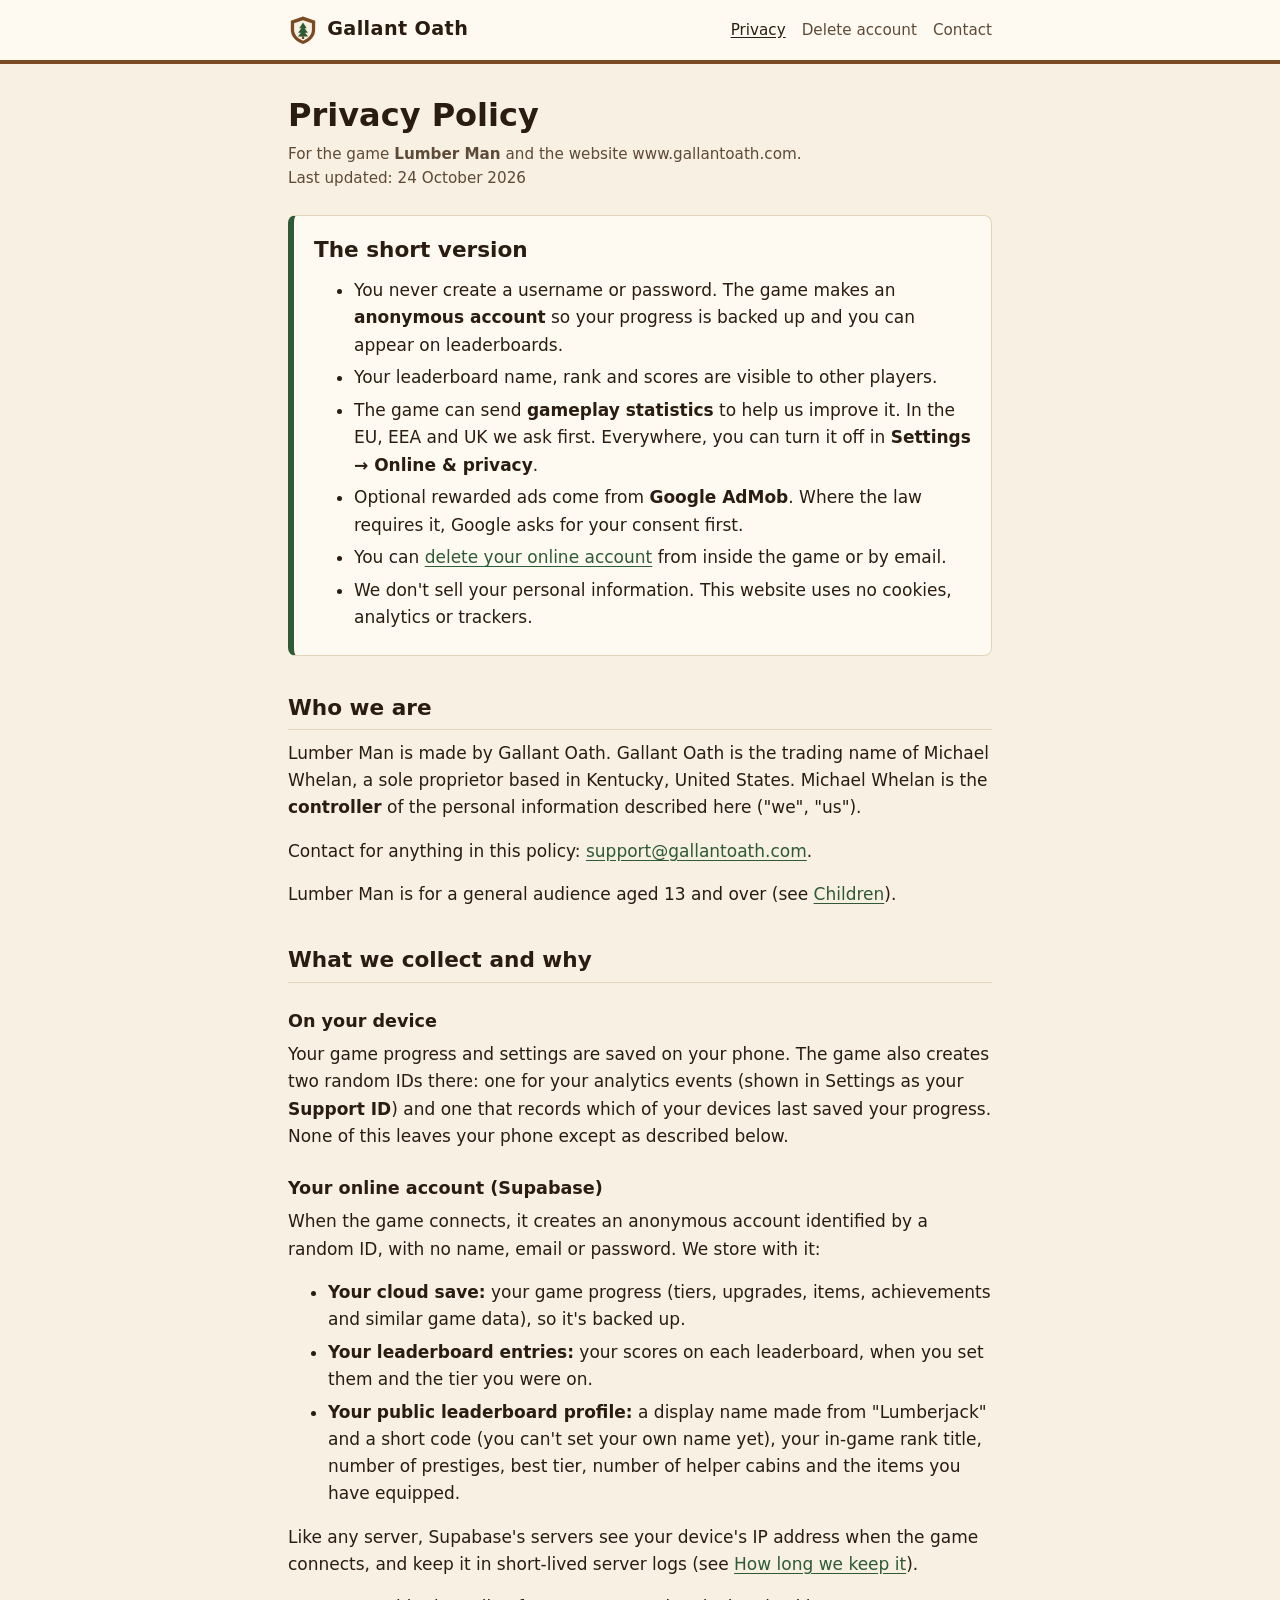
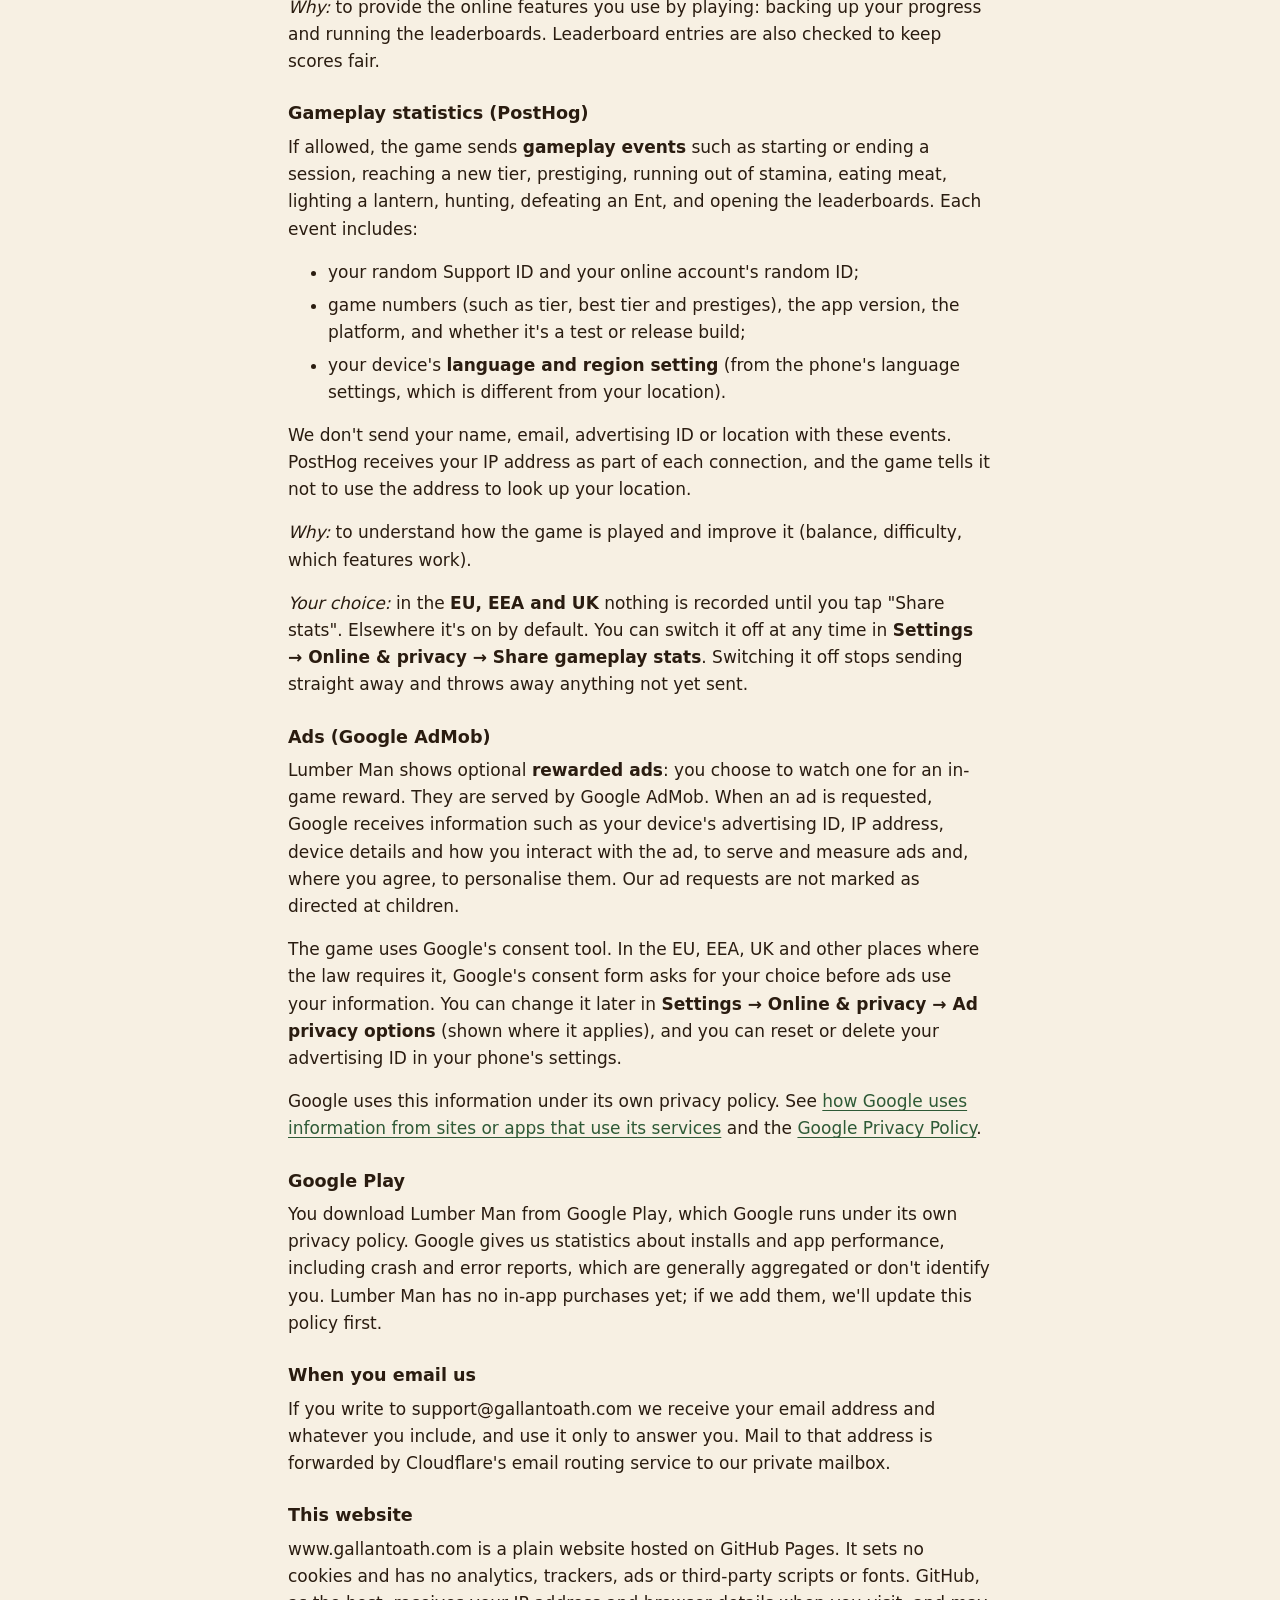
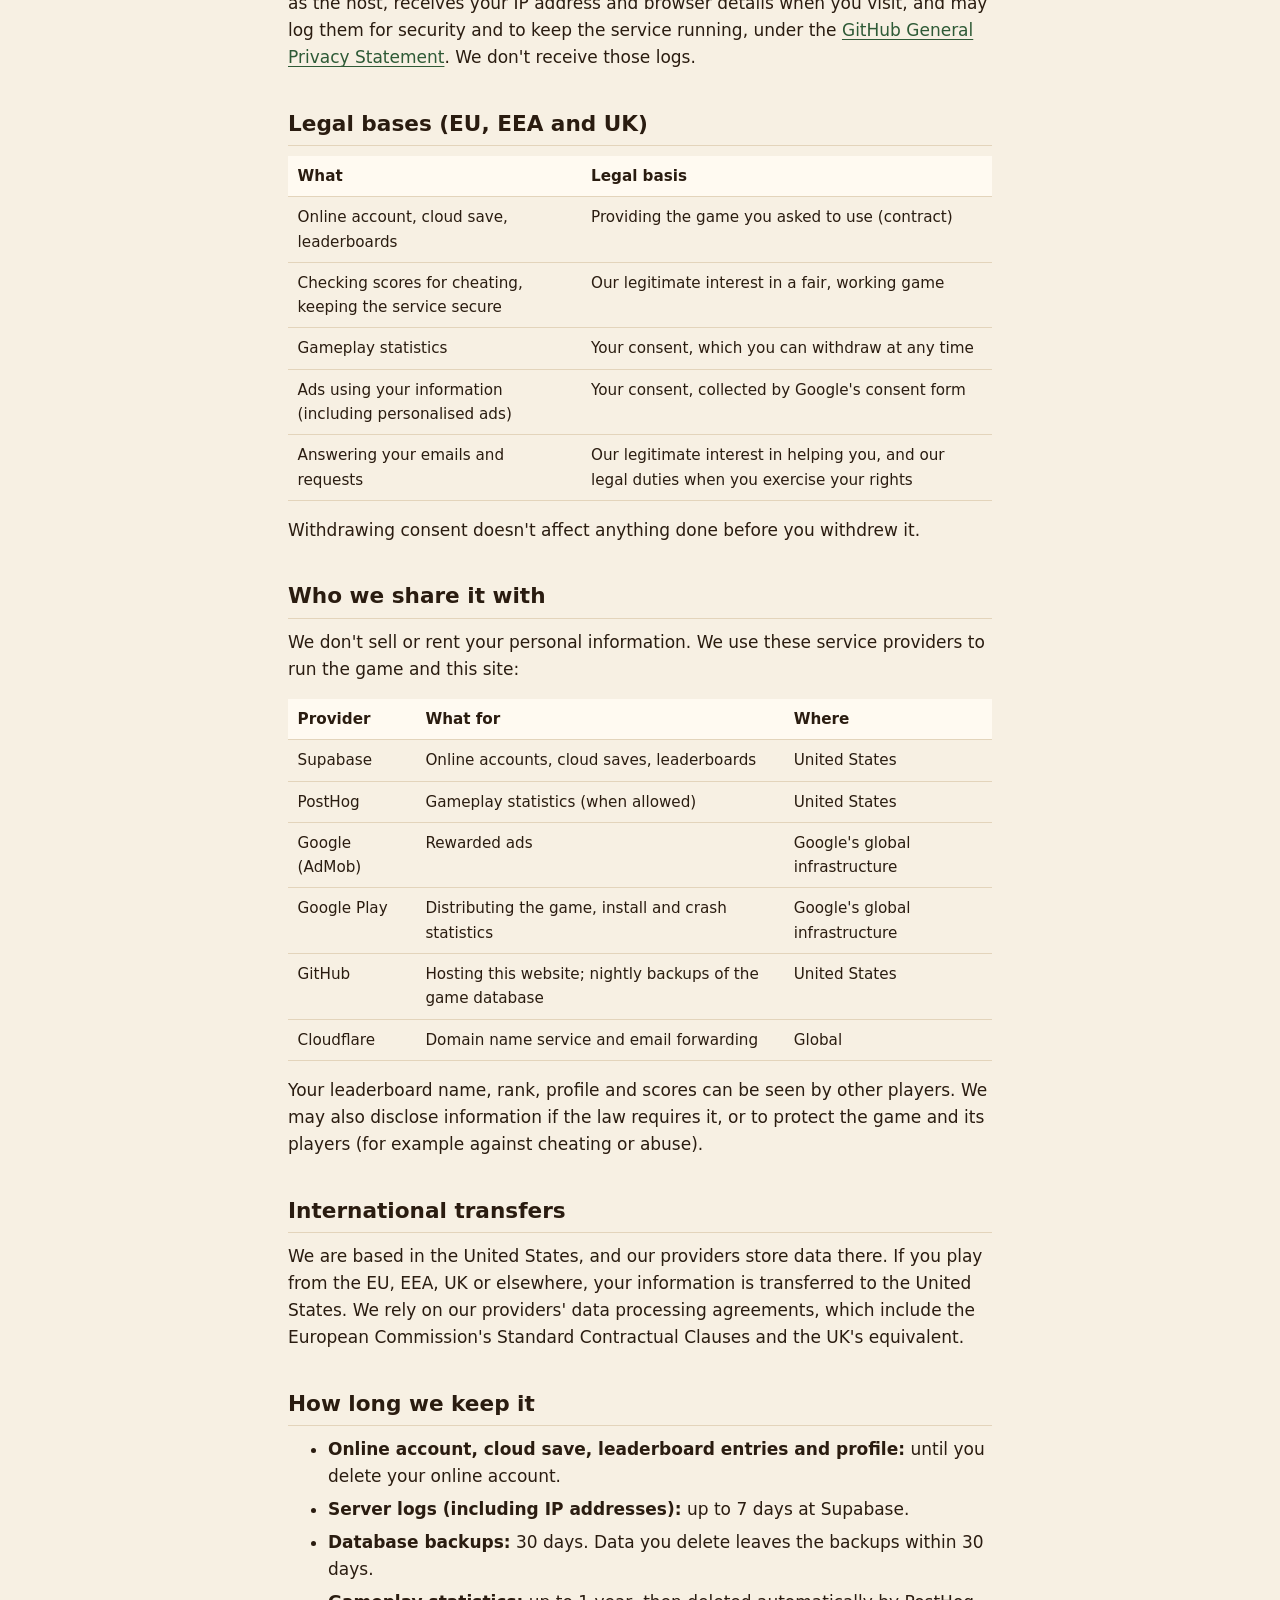
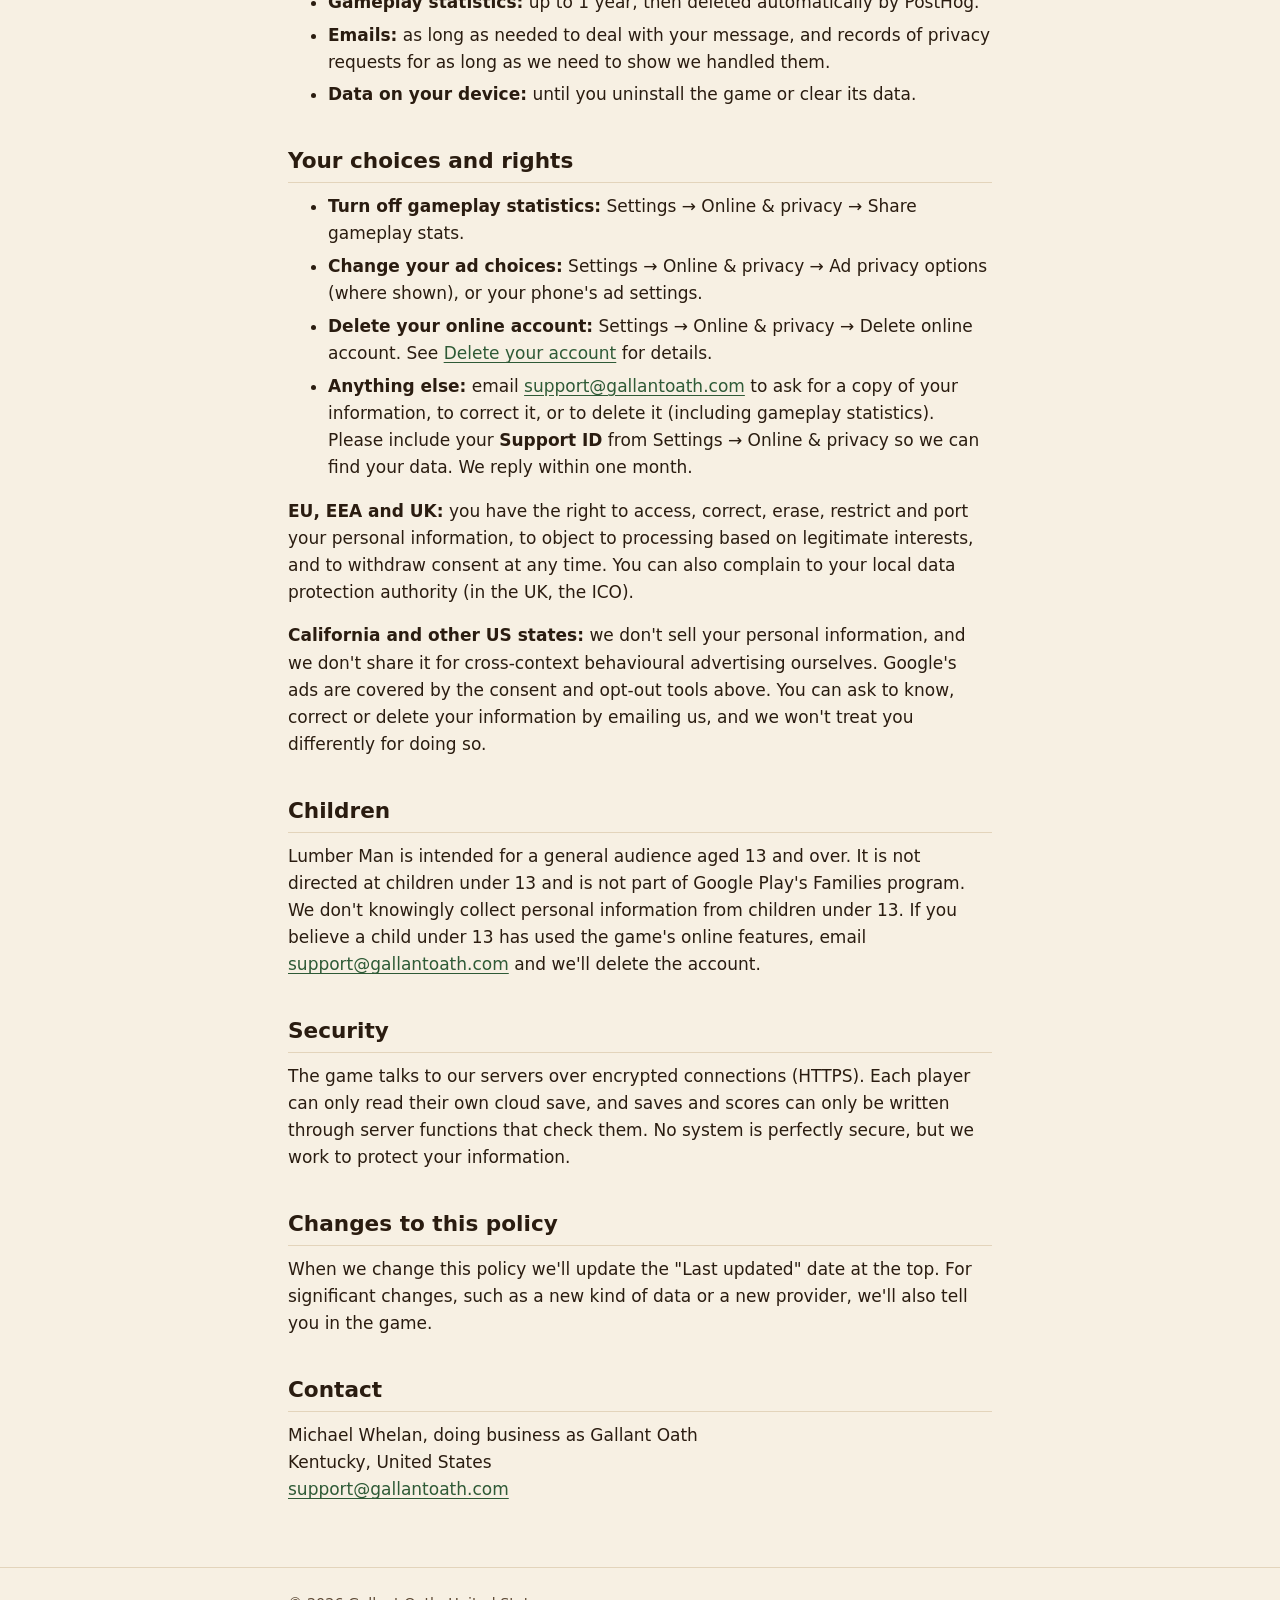
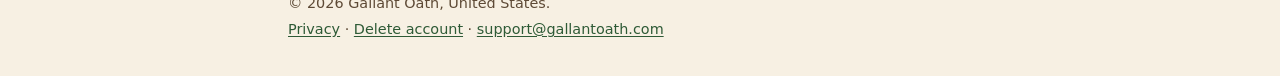
==== privacy/index.html @ 042e388b "Gallant Oath site: landing, privacy policy, account deletion, app-ads.txt, 404" ====
<!doctype html>
<html lang="en">
<head>
<meta charset="utf-8">
<meta name="viewport" content="width=device-width, initial-scale=1">
<title>Privacy Policy · Gallant Oath</title>
<meta name="description" content="How Lumber Man and the Gallant Oath website handle your information.">
<link rel="canonical" href="https://www.gallantoath.com/privacy/">
<link rel="icon" href="/favicon.svg" type="image/svg+xml">
<link rel="stylesheet" href="/style.css">
</head>
<body>
<header class="site">
	<div class="wrap">
		<a class="brand" href="/"><img src="/favicon.svg" alt="" width="30" height="30">Gallant Oath</a>
		<nav class="site" aria-label="Site">
			<a href="/privacy/" aria-current="page">Privacy</a>
			<a href="/delete-account/">Delete account</a>
			<a href="mailto:support@gallantoath.com">Contact</a>
		</nav>
	</div>
</header>

<main>
	<div class="wrap">
		<h1>Privacy Policy</h1>
		<p class="meta">For the game <strong>Lumber Man</strong> and the website www.gallantoath.com.<br>
			Last updated: 24 October 2026</p>

		<div class="card">
			<h2>The short version</h2>
			<ul>
				<li>You never create a username or password. The game makes an <strong>anonymous account</strong> so your
					progress is backed up and you can appear on leaderboards.</li>
				<li>Your leaderboard name, rank and scores are visible to other players.</li>
				<li>The game can send <strong>gameplay statistics</strong> to help us improve it. In the EU, EEA and UK we ask
					first. Everywhere, you can turn it off in <strong>Settings → Online &amp; privacy</strong>.</li>
				<li>Optional rewarded ads come from <strong>Google AdMob</strong>. Where the law requires it, Google asks for
					your consent first.</li>
				<li>You can <a href="/delete-account/">delete your online account</a> from inside the game or by email.</li>
				<li>We don't sell your personal information. This website uses no cookies, analytics or trackers.</li>
			</ul>
		</div>

		<h2 id="who">Who we are</h2>
		<p>Lumber Man is made by Gallant Oath. Gallant Oath is the trading name of Michael Whelan, a sole proprietor
			based in Kentucky, United States. Michael Whelan is the <strong>controller</strong> of the personal
			information described here ("we", "us").</p>
		<p>Contact for anything in this policy: <a href="mailto:support@gallantoath.com">support@gallantoath.com</a>.</p>
		<p>Lumber Man is for a general audience aged 13 and over (see <a href="#children">Children</a>).</p>

		<h2 id="collect">What we collect and why</h2>

		<h3>On your device</h3>
		<p>Your game progress and settings are saved on your phone. The game also creates two random IDs there: one for
			your analytics events (shown in Settings as your <strong>Support ID</strong>) and one that records which of
			your devices last saved your progress. None of this leaves your phone except as described below.</p>

		<h3>Your online account (Supabase)</h3>
		<p>When the game connects, it creates an anonymous account identified by a random ID, with no name, email or
			password. We store with it:</p>
		<ul>
			<li><strong>Your cloud save:</strong> your game progress (tiers, upgrades, items, achievements and similar game
				data), so it's backed up.</li>
			<li><strong>Your leaderboard entries:</strong> your scores on each leaderboard, when you set them and the tier
				you were on.</li>
			<li><strong>Your public leaderboard profile:</strong> a display name made from "Lumberjack" and a short code
				(you can't set your own name yet), your in-game rank title, number of prestiges, best tier, number of helper
				cabins and the items you have equipped.</li>
		</ul>
		<p>Like any server, Supabase's servers see your device's IP address when the game connects, and keep it in
			short-lived server logs (see <a href="#retention">How long we keep it</a>).</p>
		<p><em>Why:</em> to provide the online features you use by playing: backing up your progress and running the
			leaderboards. Leaderboard entries are also checked to keep scores fair.</p>

		<h3>Gameplay statistics (PostHog)</h3>
		<p>If allowed, the game sends <strong>gameplay events</strong> such as starting or ending a session, reaching a
			new tier, prestiging, running out of stamina, eating meat, lighting a lantern, hunting, defeating an Ent,
			and opening the leaderboards. Each event includes:</p>
		<ul>
			<li>your random Support ID and your online account's random ID;</li>
			<li>game numbers (such as tier, best tier and prestiges), the app version, the platform, and whether it's a test
				or release build;</li>
			<li>your device's <strong>language and region setting</strong> (from the phone's language settings, which is
				different from your location).</li>
		</ul>
		<p>We don't send your name, email, advertising ID or location with these events. PostHog receives your IP
			address as part of each connection, and the game tells it not to use the address to look up your
			location.</p>
		<p><em>Why:</em> to understand how the game is played and improve it (balance, difficulty, which features
			work).</p>
		<p><em>Your choice:</em> in the <strong>EU, EEA and UK</strong> nothing is recorded until you tap "Share stats".
			Elsewhere it's on by default. You can switch it off at any time in <strong>Settings → Online &amp; privacy →
			Share gameplay stats</strong>. Switching it off stops sending straight away and throws away anything
			not yet sent.</p>

		<h3>Ads (Google AdMob)</h3>
		<p>Lumber Man shows optional <strong>rewarded ads</strong>: you choose to watch one for an in-game reward. They
			are served by Google AdMob. When an ad is requested, Google receives information such as your device's
			advertising ID, IP address, device details and how you interact with the ad, to serve and measure ads and,
			where you agree, to personalise them. Our ad requests are not marked as directed at children.</p>
		<p>The game uses Google's consent tool. In the EU, EEA, UK and other places where the law requires it, Google's
			consent form asks for your choice before ads use your information. You can change it later in
			<strong>Settings → Online &amp; privacy → Ad privacy options</strong> (shown where it applies), and you can
			reset or delete your advertising ID in your phone's settings.</p>
		<p>Google uses this information under its own privacy policy. See
			<a href="https://policies.google.com/technologies/partner-sites">how Google uses information from sites or
			apps that use its services</a> and the <a href="https://policies.google.com/privacy">Google Privacy
			Policy</a>.</p>

		<h3>Google Play</h3>
		<p>You download Lumber Man from Google Play, which Google runs under its own privacy policy. Google gives us
			statistics about installs and app performance, including crash and error reports, which are generally
			aggregated or don't identify you. Lumber Man has no in-app purchases yet; if we add them, we'll update this
			policy first.</p>

		<h3>When you email us</h3>
		<p>If you write to support@gallantoath.com we receive your email address and whatever you include, and use it
			only to answer you. Mail to that address is forwarded by Cloudflare's email routing service to our private
			mailbox.</p>

		<h3>This website</h3>
		<p>www.gallantoath.com is a plain website hosted on GitHub Pages. It sets no cookies and has no analytics,
			trackers, ads or third-party scripts or fonts. GitHub, as the host, receives your IP address and browser
			details when you visit, and may log them for security and to keep the service running, under the
			<a href="https://docs.github.com/en/site-policy/privacy-policies/github-general-privacy-statement">GitHub
			General Privacy Statement</a>. We don't receive those logs.</p>

		<h2 id="bases">Legal bases (EU, EEA and UK)</h2>
		<div class="table-wrap">
			<table>
				<thead><tr><th>What</th><th>Legal basis</th></tr></thead>
				<tbody>
					<tr><td>Online account, cloud save, leaderboards</td><td>Providing the game you asked to use (contract)</td></tr>
					<tr><td>Checking scores for cheating, keeping the service secure</td><td>Our legitimate interest in a fair, working game</td></tr>
					<tr><td>Gameplay statistics</td><td>Your consent, which you can withdraw at any time</td></tr>
					<tr><td>Ads using your information (including personalised ads)</td><td>Your consent, collected by Google's consent form</td></tr>
					<tr><td>Answering your emails and requests</td><td>Our legitimate interest in helping you, and our legal duties when you exercise your rights</td></tr>
				</tbody>
			</table>
		</div>
		<p>Withdrawing consent doesn't affect anything done before you withdrew it.</p>

		<h2 id="share">Who we share it with</h2>
		<p>We don't sell or rent your personal information. We use these service providers to run the game and this
			site:</p>
		<div class="table-wrap">
			<table>
				<thead><tr><th>Provider</th><th>What for</th><th>Where</th></tr></thead>
				<tbody>
					<tr><td>Supabase</td><td>Online accounts, cloud saves, leaderboards</td><td>United States</td></tr>
					<tr><td>PostHog</td><td>Gameplay statistics (when allowed)</td><td>United States</td></tr>
					<tr><td>Google (AdMob)</td><td>Rewarded ads</td><td>Google's global infrastructure</td></tr>
					<tr><td>Google Play</td><td>Distributing the game, install and crash statistics</td><td>Google's global infrastructure</td></tr>
					<tr><td>GitHub</td><td>Hosting this website; nightly backups of the game database</td><td>United States</td></tr>
					<tr><td>Cloudflare</td><td>Domain name service and email forwarding</td><td>Global</td></tr>
				</tbody>
			</table>
		</div>
		<p>Your leaderboard name, rank, profile and scores can be seen by other players. We may also disclose information
			if the law requires it, or to protect the game and its players (for example against cheating or abuse).</p>

		<h2 id="transfers">International transfers</h2>
		<p>We are based in the United States, and our providers store data there. If you play from the EU, EEA, UK or
			elsewhere, your information is transferred to the United States. We rely on our providers' data processing
			agreements, which include the European Commission's Standard Contractual Clauses and the UK's equivalent.</p>

		<h2 id="retention">How long we keep it</h2>
		<ul>
			<li><strong>Online account, cloud save, leaderboard entries and profile:</strong> until you delete your
				online account.</li>
			<li><strong>Server logs (including IP addresses):</strong> up to 7 days at Supabase.</li>
			<li><strong>Database backups:</strong> 30 days. Data you delete leaves the backups within 30 days.</li>
			<li><strong>Gameplay statistics:</strong> up to 1 year, then deleted automatically by PostHog.</li>
			<li><strong>Emails:</strong> as long as needed to deal with your message, and records of privacy requests
				for as long as we need to show we handled them.</li>
			<li><strong>Data on your device:</strong> until you uninstall the game or clear its data.</li>
		</ul>

		<h2 id="rights">Your choices and rights</h2>
		<ul>
			<li><strong>Turn off gameplay statistics:</strong> Settings → Online &amp; privacy → Share gameplay
				stats.</li>
			<li><strong>Change your ad choices:</strong> Settings → Online &amp; privacy → Ad privacy options (where
				shown), or your phone's ad settings.</li>
			<li><strong>Delete your online account:</strong> Settings → Online &amp; privacy → Delete online account.
				See <a href="/delete-account/">Delete your account</a> for details.</li>
			<li><strong>Anything else:</strong> email <a href="mailto:support@gallantoath.com">support@gallantoath.com</a>
				to ask for a copy of your information, to correct it, or to delete it (including gameplay statistics).
				Please include your <strong>Support ID</strong> from Settings → Online &amp; privacy so we can find your
				data. We reply within one month.</li>
		</ul>
		<p><strong>EU, EEA and UK:</strong> you have the right to access, correct, erase, restrict and port your
			personal information, to object to processing based on legitimate interests, and to withdraw consent at any
			time. You can also complain to your local data protection authority (in the UK, the ICO).</p>
		<p><strong>California and other US states:</strong> we don't sell your personal information, and we don't
			share it for cross-context behavioural advertising ourselves. Google's ads are covered by the consent and
			opt-out tools above. You can ask to know, correct or delete your information by emailing us, and we won't
			treat you differently for doing so.</p>

		<h2 id="children">Children</h2>
		<p>Lumber Man is intended for a general audience aged 13 and over. It is not directed at children under 13
			and is not part of Google Play's Families program. We don't knowingly collect personal information from
			children under 13. If you believe a child under 13 has used the game's online features, email
			<a href="mailto:support@gallantoath.com">support@gallantoath.com</a> and we'll delete the account.</p>

		<h2 id="security">Security</h2>
		<p>The game talks to our servers over encrypted connections (HTTPS). Each player can only read their own cloud
			save, and saves and scores can only be written through server functions that check them. No system is
			perfectly secure, but we work to protect your information.</p>

		<h2 id="changes">Changes to this policy</h2>
		<p>When we change this policy we'll update the "Last updated" date at the top. For significant changes, such as
			a new kind of data or a new provider, we'll also tell you in the game.</p>

		<h2 id="contact">Contact</h2>
		<p>Michael Whelan, doing business as Gallant Oath<br>
			Kentucky, United States<br>
			<a href="mailto:support@gallantoath.com">support@gallantoath.com</a></p>
	</div>
</main>

<footer class="site">
	<div class="wrap">
		<p>&copy; 2026 Gallant Oath, United States.</p>
		<p><a href="/privacy/">Privacy</a> &middot; <a href="/delete-account/">Delete account</a> &middot;
			<a href="mailto:support@gallantoath.com">support@gallantoath.com</a></p>
	</div>
</footer>
</body>
</html>
---- style.css ----
/* Gallant Oath: one small stylesheet, system fonts only. */

:root {
	--bg: #f7f0e3;
	--paper: #fffaf1;
	--ink: #2a1c10;
	--muted: #5e4a36;
	--wood: #7a4a22;
	--forest: #2e5a36;
	--line: #e3d4bb;
	--todo-bg: #ffe7a3;
	--todo-ink: #4a3300;
	color-scheme: light dark;
}

@media (prefers-color-scheme: dark) {
	:root {
		--bg: #1b140d;
		--paper: #241a11;
		--ink: #f3e8d6;
		--muted: #cbb699;
		--wood: #e0a76a;
		--forest: #8fc79a;
		--line: #3d2e1f;
		--todo-bg: #5a4300;
		--todo-ink: #ffefc2;
	}
}

* { box-sizing: border-box; }

html { -webkit-text-size-adjust: 100%; }

body {
	margin: 0;
	background: var(--bg);
	color: var(--ink);
	font: 1.0625rem/1.6 system-ui, -apple-system, "Segoe UI", Roboto, "Helvetica Neue", Arial, sans-serif;
}

a { color: var(--forest); text-underline-offset: 0.15em; }
a:hover { color: var(--wood); }

.wrap { max-width: 46rem; margin: 0 auto; padding: 0 1rem; }

header.site {
	border-bottom: 4px solid var(--wood);
	background: var(--paper);
}
header.site .wrap {
	display: flex;
	flex-wrap: wrap;
	align-items: center;
	justify-content: space-between;
	gap: 0.5rem 1.25rem;
	padding-top: 0.9rem;
	padding-bottom: 0.9rem;
}
.brand {
	display: inline-flex;
	align-items: center;
	gap: 0.55rem;
	color: var(--ink);
	font-weight: 700;
	font-size: 1.2rem;
	letter-spacing: 0.02em;
	text-decoration: none;
}
.brand img { width: 1.9rem; height: 1.9rem; flex: none; }
nav.site { display: flex; flex-wrap: wrap; gap: 0.25rem 1rem; font-size: 0.95rem; }
nav.site a { color: var(--muted); text-decoration: none; }
nav.site a:hover, nav.site a[aria-current="page"] { color: var(--ink); text-decoration: underline; }

main { padding: 2rem 0 3rem; }

h1 { font-size: 2rem; line-height: 1.2; margin: 0 0 0.5rem; }
h2 { font-size: 1.35rem; margin: 2.2rem 0 0.6rem; padding-bottom: 0.25rem; border-bottom: 1px solid var(--line); }
h3 { font-size: 1.1rem; margin: 1.5rem 0 0.4rem; }
p, ul, ol { margin: 0 0 1rem; }
li { margin-bottom: 0.35rem; }

.lede { font-size: 1.2rem; color: var(--muted); }
.meta { color: var(--muted); font-size: 0.95rem; }

.card {
	background: var(--paper);
	border: 1px solid var(--line);
	border-left: 6px solid var(--forest);
	border-radius: 8px;
	padding: 1.1rem 1.25rem;
	margin: 1.5rem 0;
}
.card h2, .card h3 { margin-top: 0; border: 0; padding: 0; }
.card > :last-child { margin-bottom: 0; }

.hero { padding: 1rem 0 0.5rem; }
.hero h1 { font-size: 2.4rem; }

.links { list-style: none; padding: 0; }
.links li { margin-bottom: 0.6rem; }

.table-wrap { overflow-x: auto; margin: 0 0 1rem; }
table { border-collapse: collapse; width: 100%; font-size: 0.95rem; }
th, td { text-align: left; vertical-align: top; padding: 0.5rem 0.6rem; border-bottom: 1px solid var(--line); }
th { background: var(--paper); }

.todo {
	background: var(--todo-bg);
	color: var(--todo-ink);
	padding: 0.05rem 0.3rem;
	border-radius: 3px;
	font-weight: 600;
}

footer.site {
	border-top: 1px solid var(--line);
	color: var(--muted);
	font-size: 0.9rem;
	padding: 1.25rem 0 2rem;
}
footer.site p { margin: 0.2rem 0; }
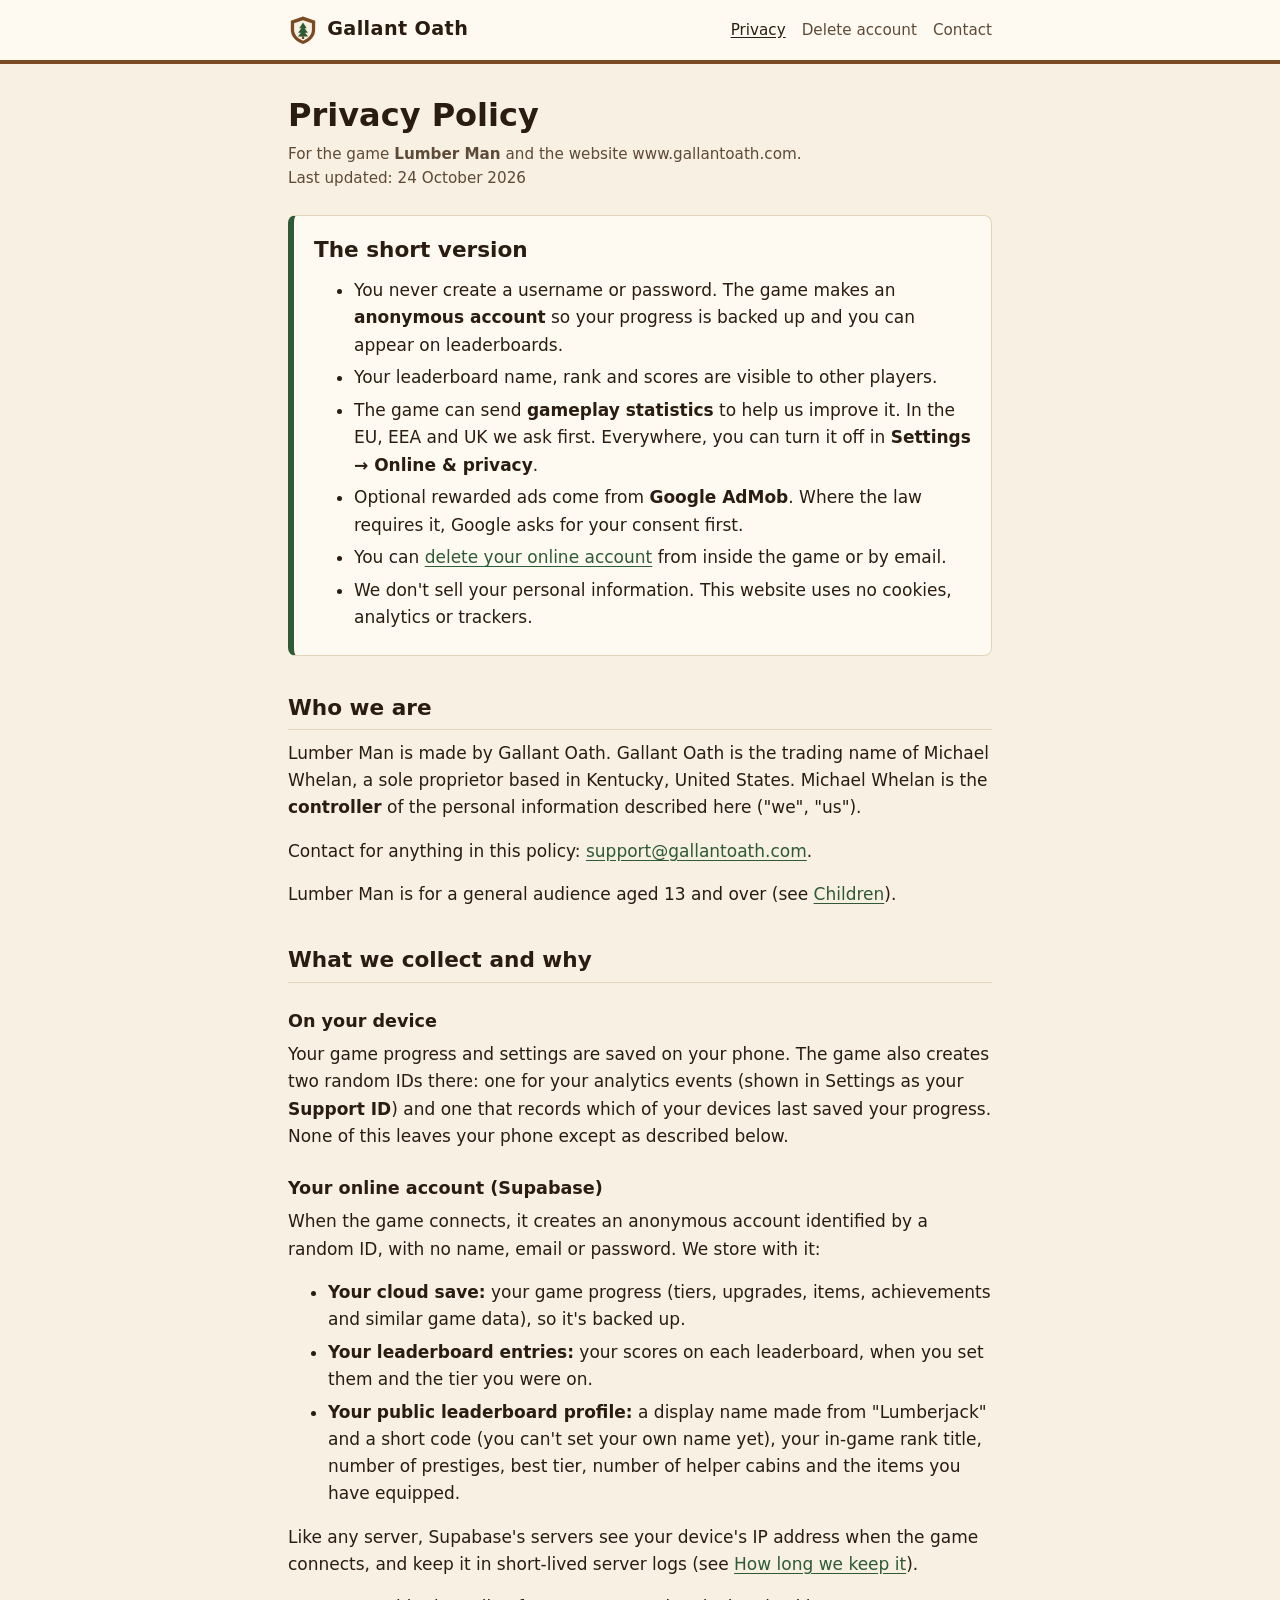
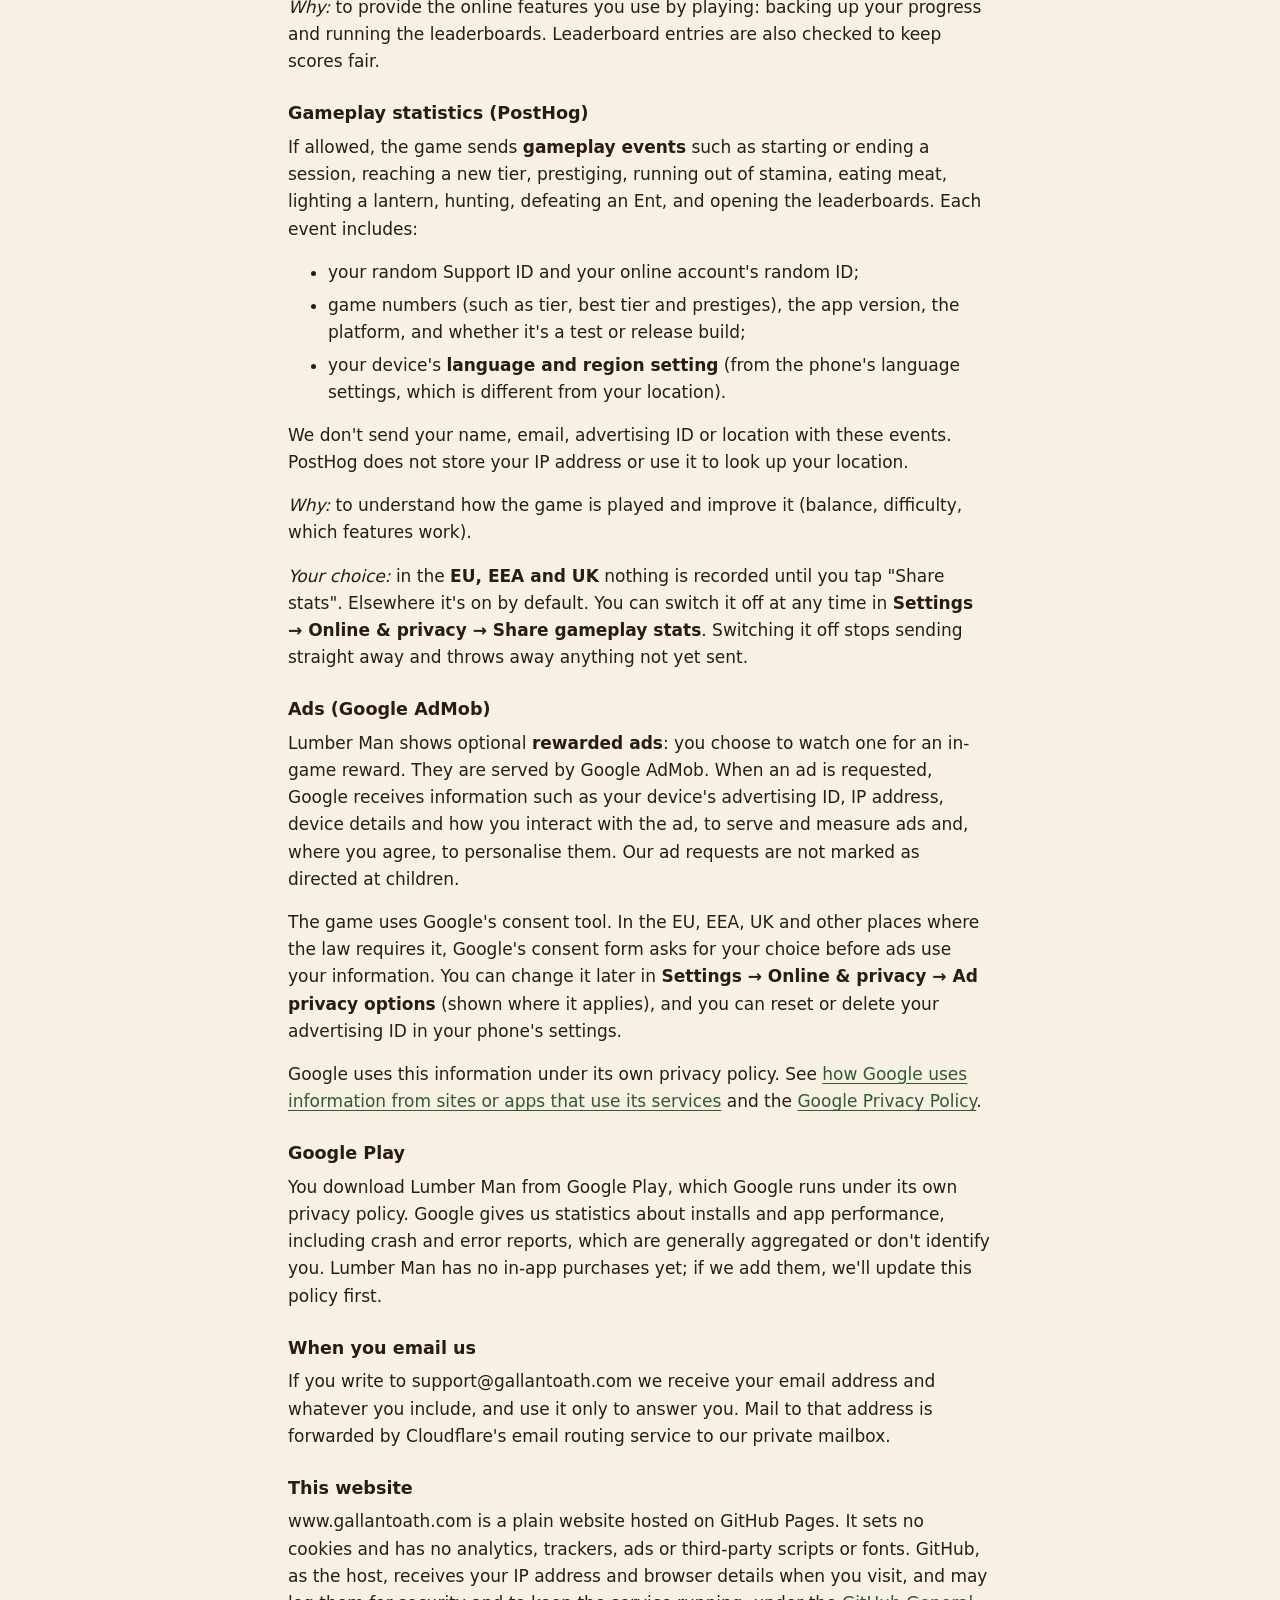
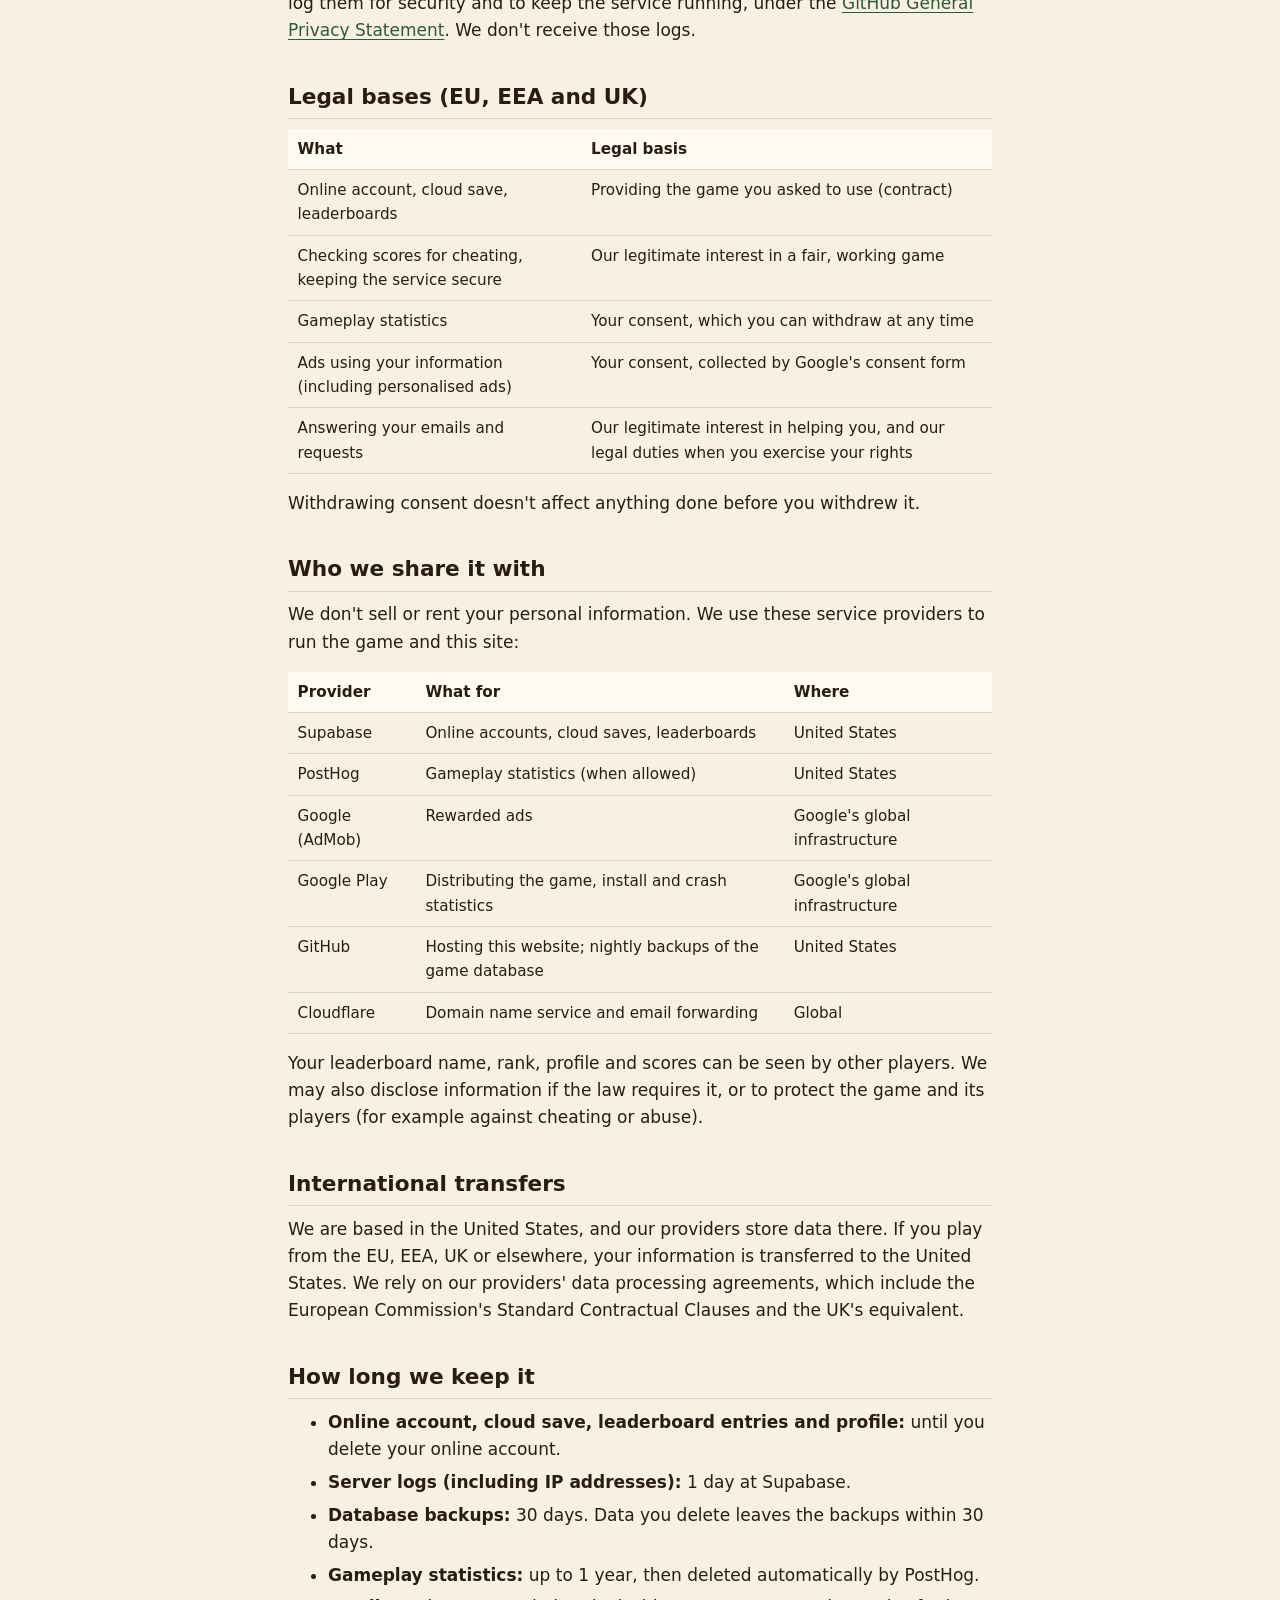
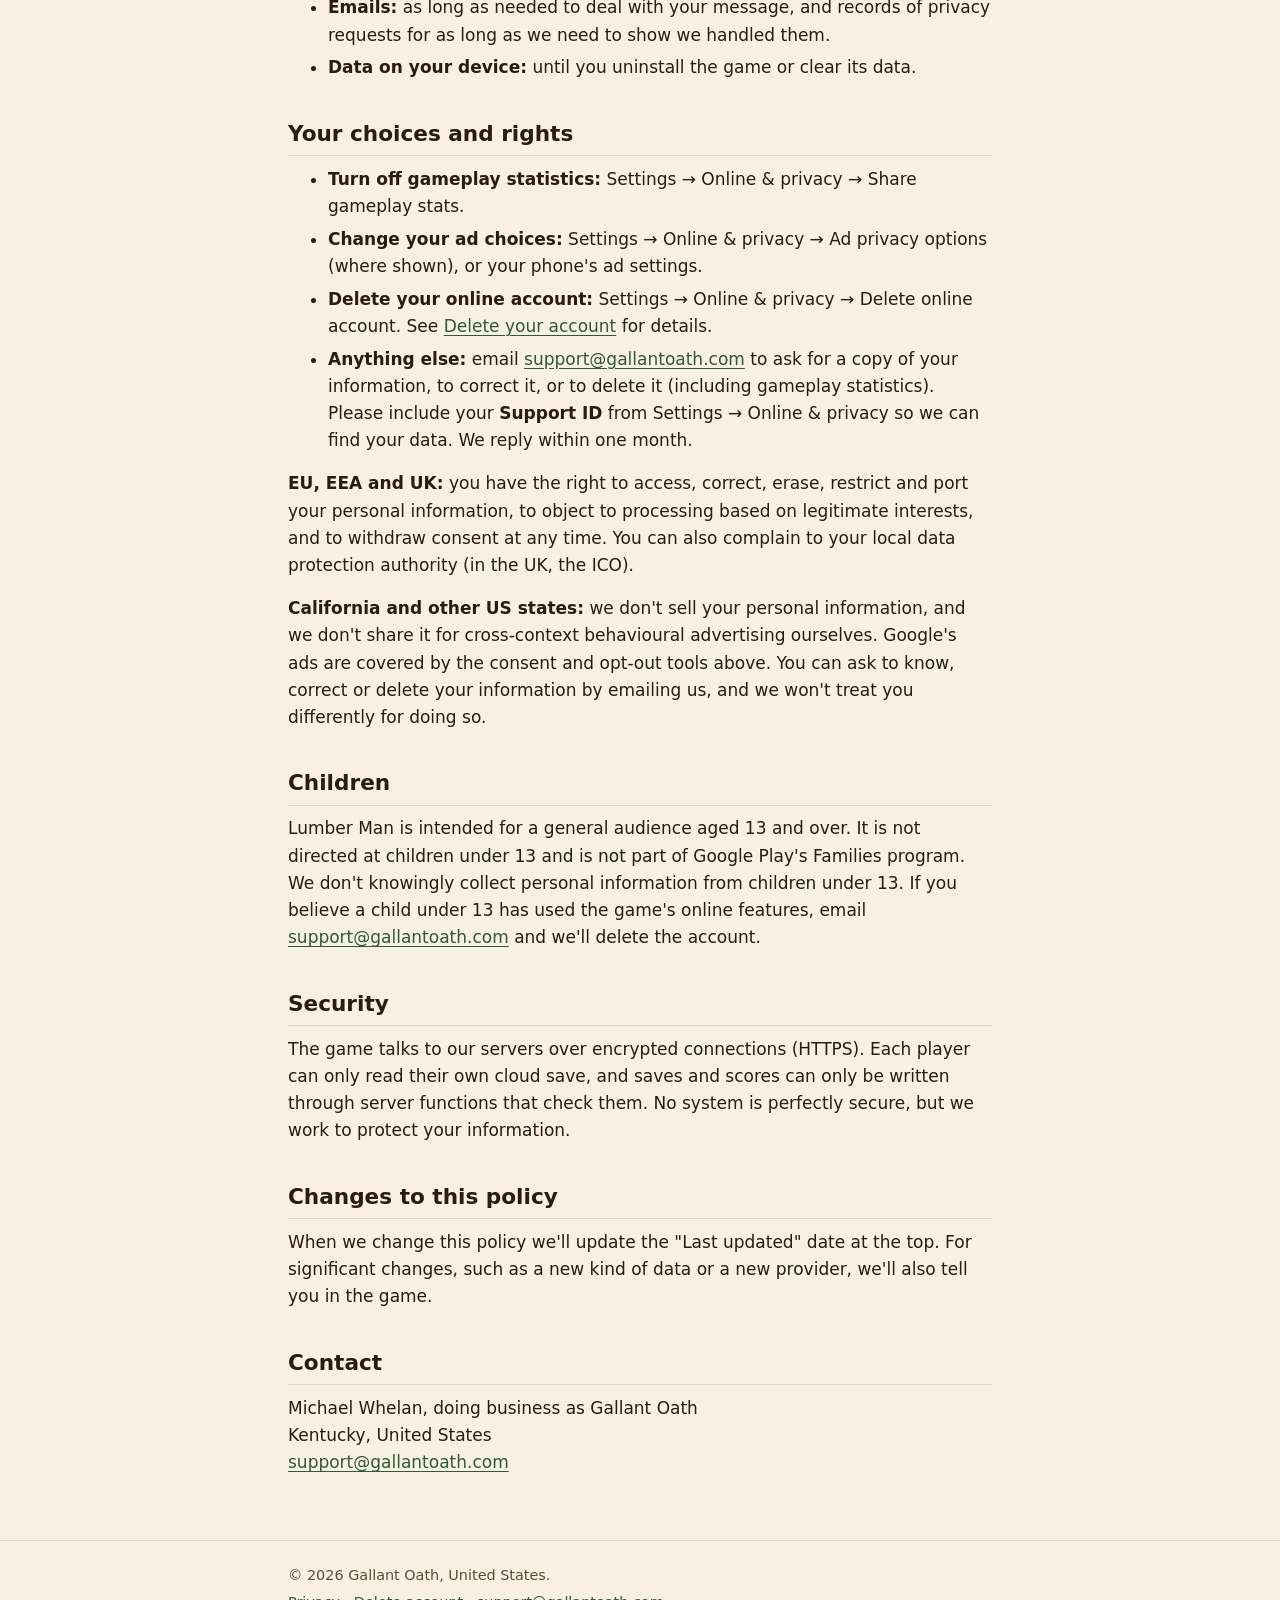
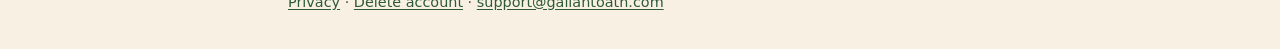
==== commit 2015904d: "Privacy policy: Supabase logs kept 1 day, PostHog stores no IP addresses" ====
--- a/privacy/index.html
+++ b/privacy/index.html
@@ -84,9 +84,8 @@
 			<li>your device's <strong>language and region setting</strong> (from the phone's language settings, which is
 				different from your location).</li>
 		</ul>
-		<p>We don't send your name, email, advertising ID or location with these events. PostHog receives your IP
-			address as part of each connection, and the game tells it not to use the address to look up your
-			location.</p>
+		<p>We don't send your name, email, advertising ID or location with these events. PostHog does not store your
+			IP address or use it to look up your location.</p>
 		<p><em>Why:</em> to understand how the game is played and improve it (balance, difficulty, which features
 			work).</p>
 		<p><em>Your choice:</em> in the <strong>EU, EEA and UK</strong> nothing is recorded until you tap "Share stats".
@@ -169,7 +168,7 @@
 		<ul>
 			<li><strong>Online account, cloud save, leaderboard entries and profile:</strong> until you delete your
 				online account.</li>
-			<li><strong>Server logs (including IP addresses):</strong> up to 7 days at Supabase.</li>
+			<li><strong>Server logs (including IP addresses):</strong> 1 day at Supabase.</li>
 			<li><strong>Database backups:</strong> 30 days. Data you delete leaves the backups within 30 days.</li>
 			<li><strong>Gameplay statistics:</strong> up to 1 year, then deleted automatically by PostHog.</li>
 			<li><strong>Emails:</strong> as long as needed to deal with your message, and records of privacy requests
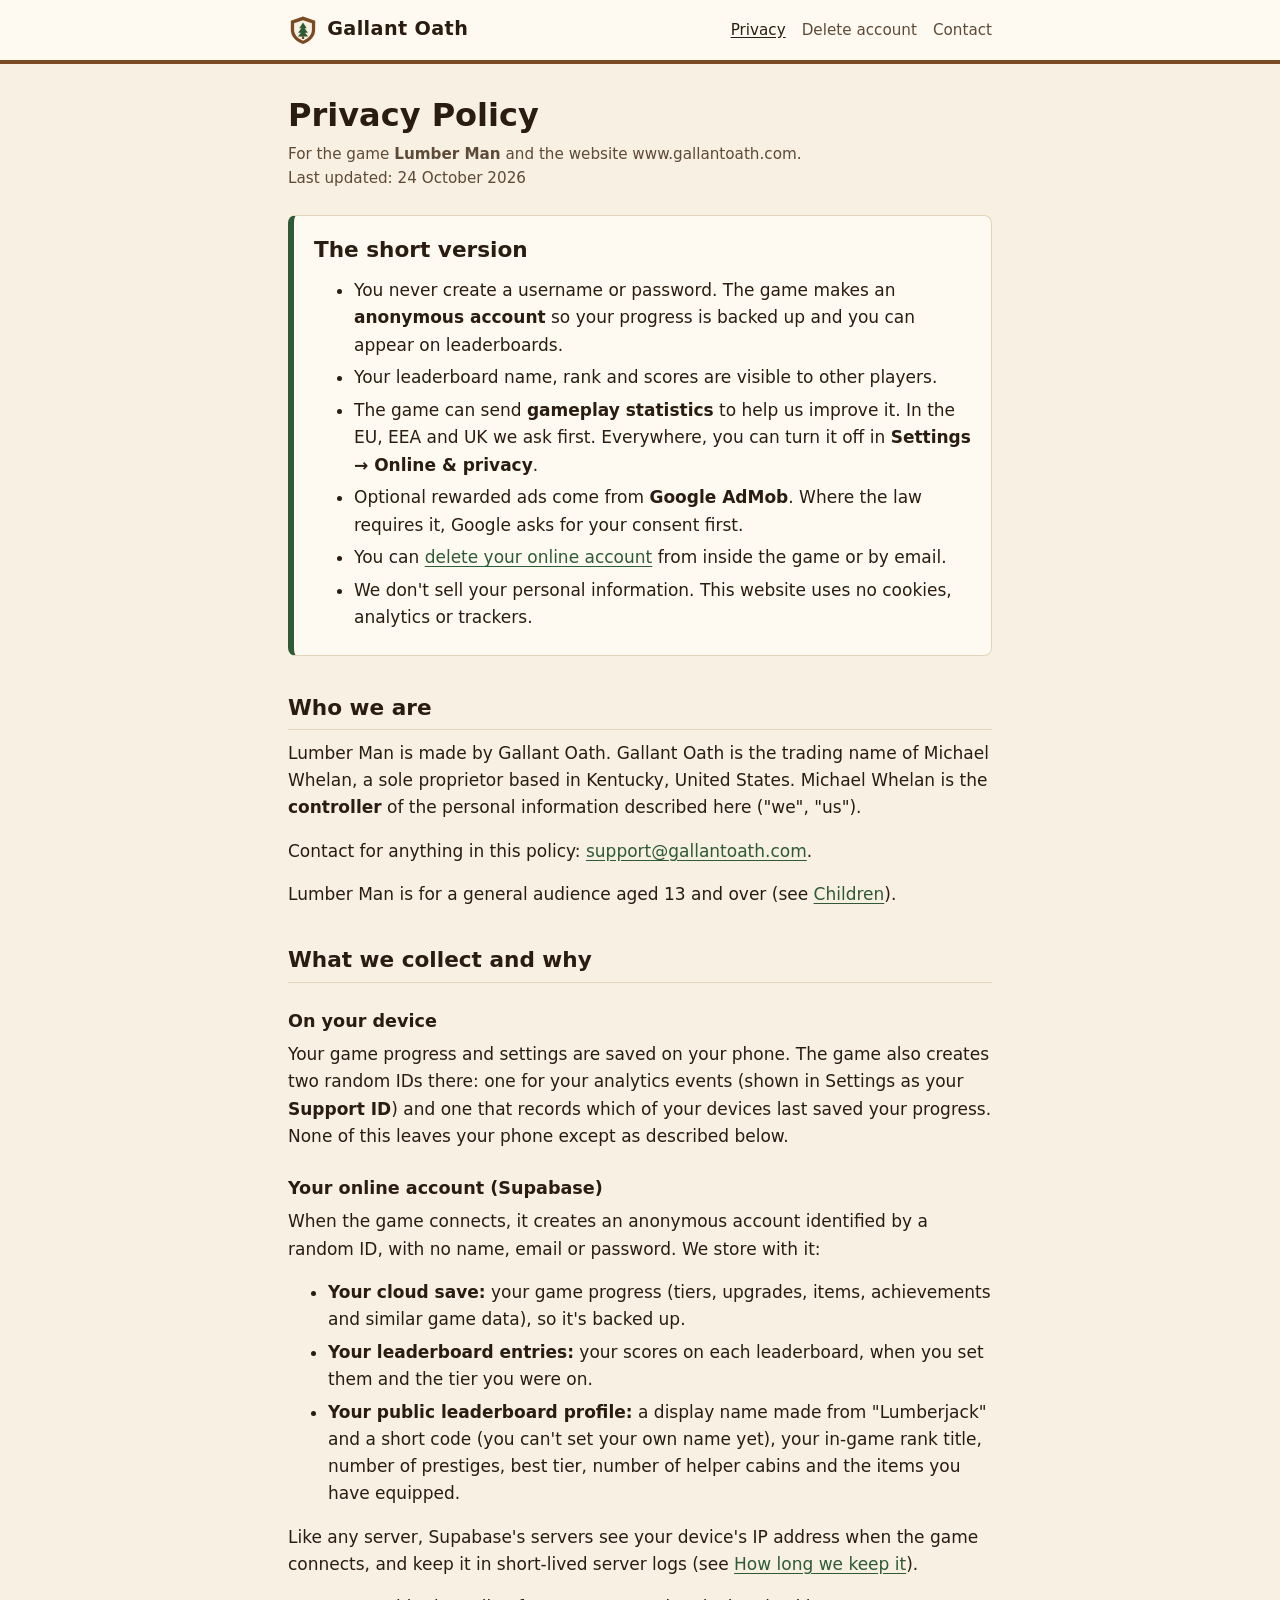
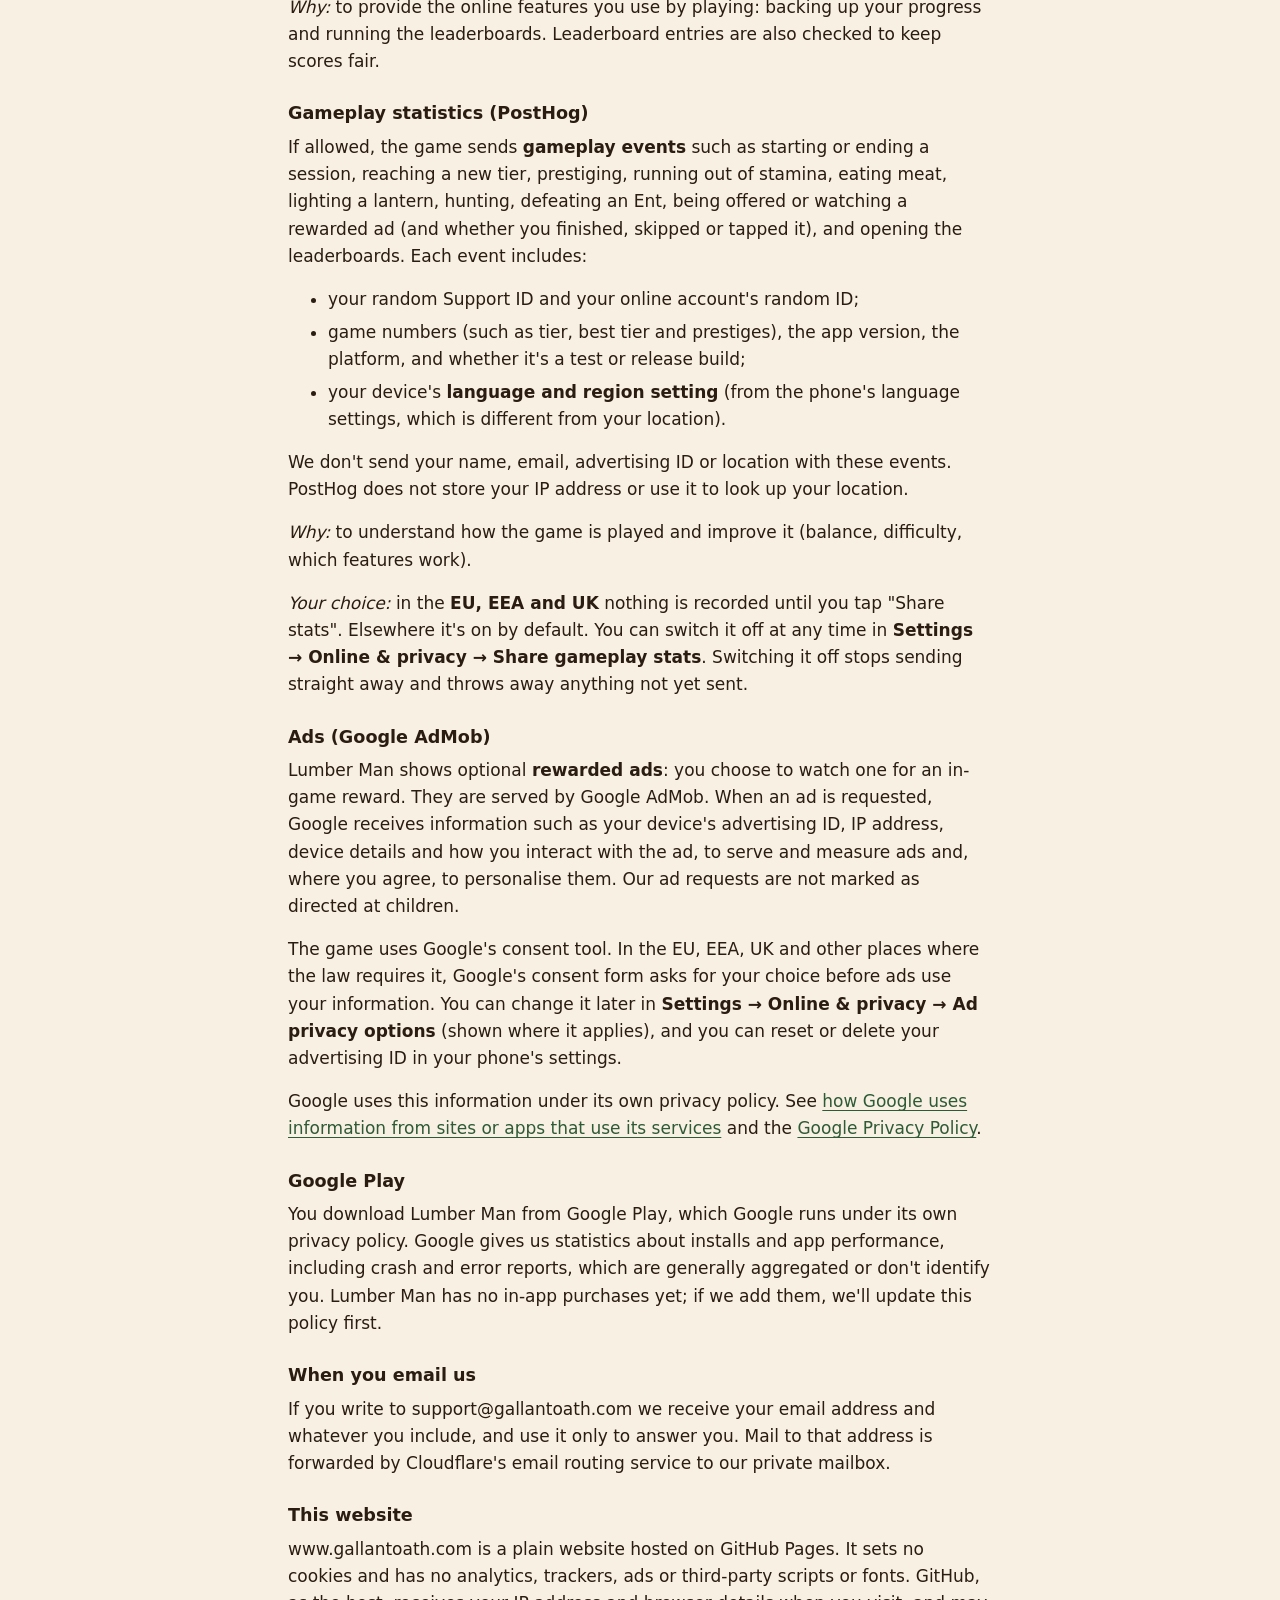
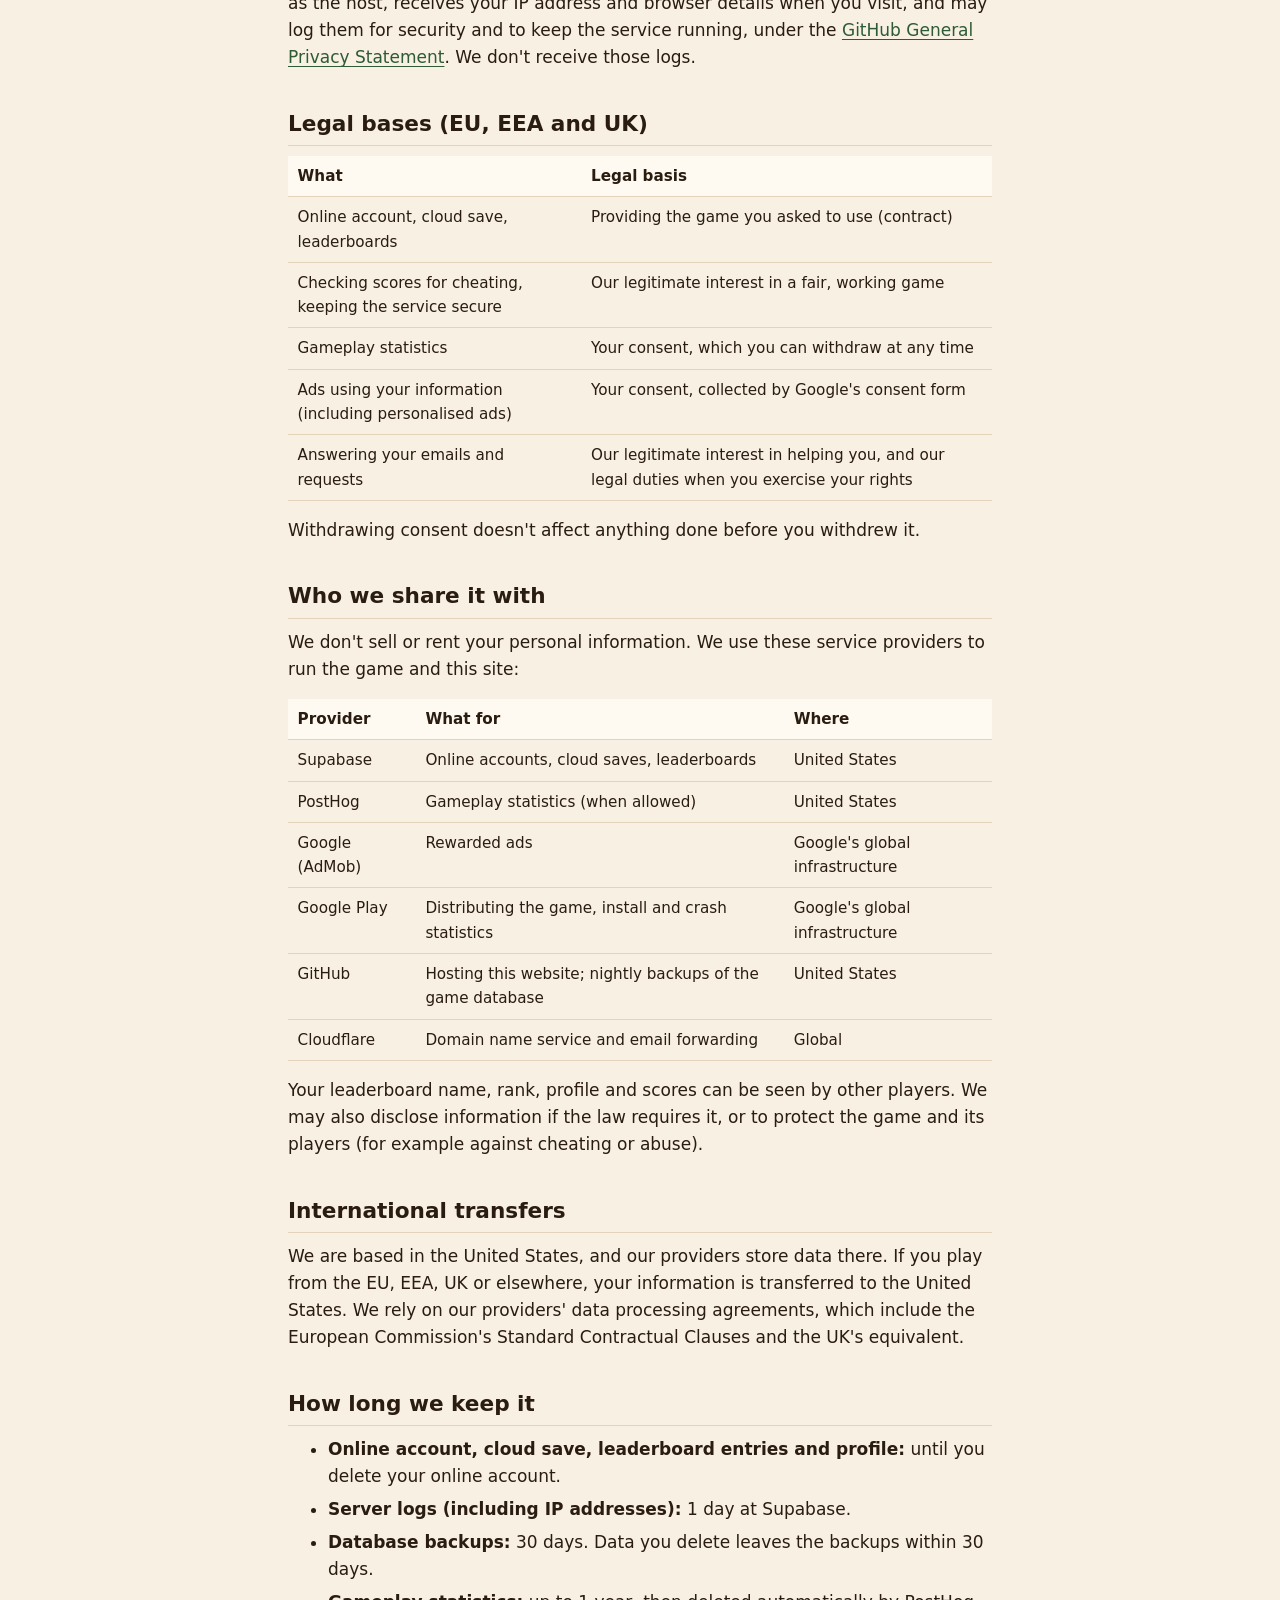
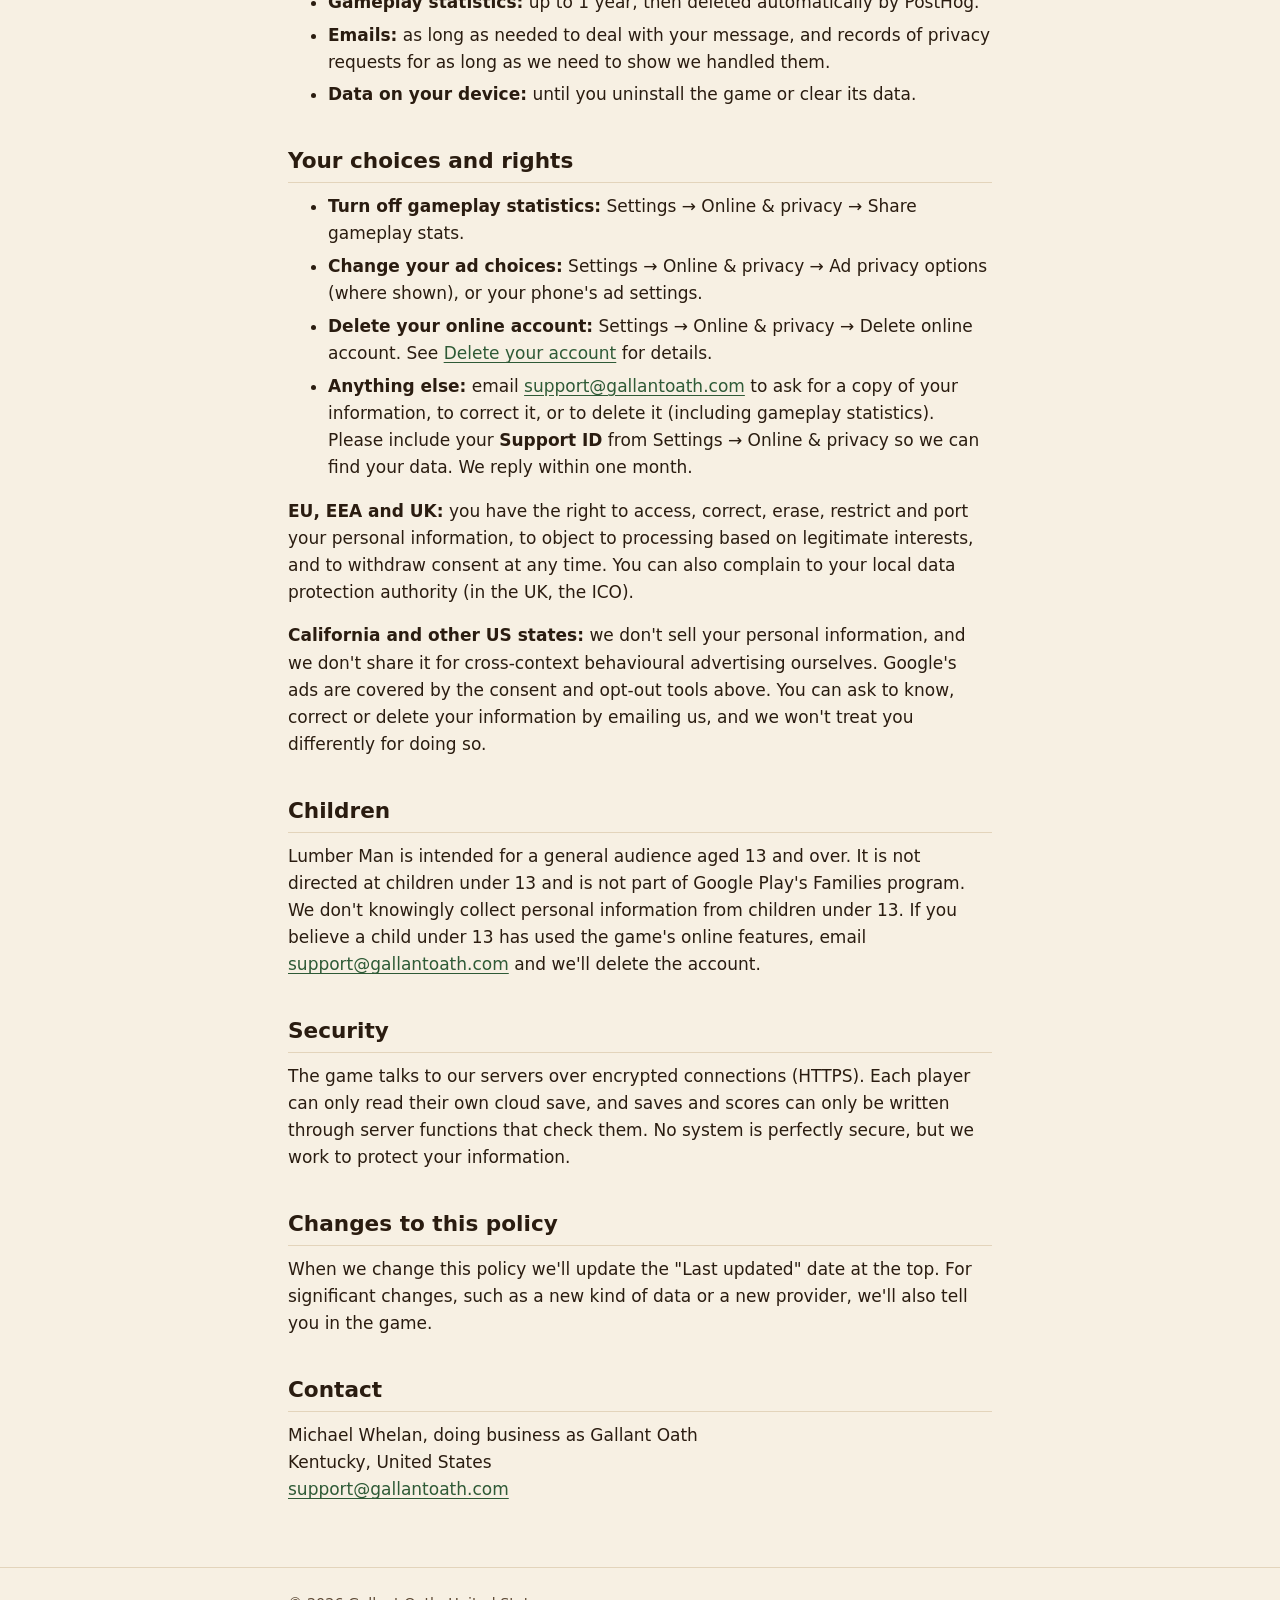
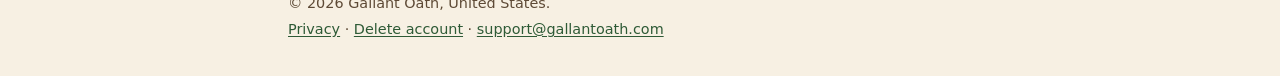
==== commit 6ba83e0a: "Privacy policy: rewarded-ad analytics events" ====
--- a/privacy/index.html
+++ b/privacy/index.html
@@ -76,7 +76,8 @@
 		<h3>Gameplay statistics (PostHog)</h3>
 		<p>If allowed, the game sends <strong>gameplay events</strong> such as starting or ending a session, reaching a
 			new tier, prestiging, running out of stamina, eating meat, lighting a lantern, hunting, defeating an Ent,
-			and opening the leaderboards. Each event includes:</p>
+			being offered or watching a rewarded ad (and whether you finished, skipped or tapped it), and opening the
+			leaderboards. Each event includes:</p>
 		<ul>
 			<li>your random Support ID and your online account's random ID;</li>
 			<li>game numbers (such as tier, best tier and prestiges), the app version, the platform, and whether it's a test
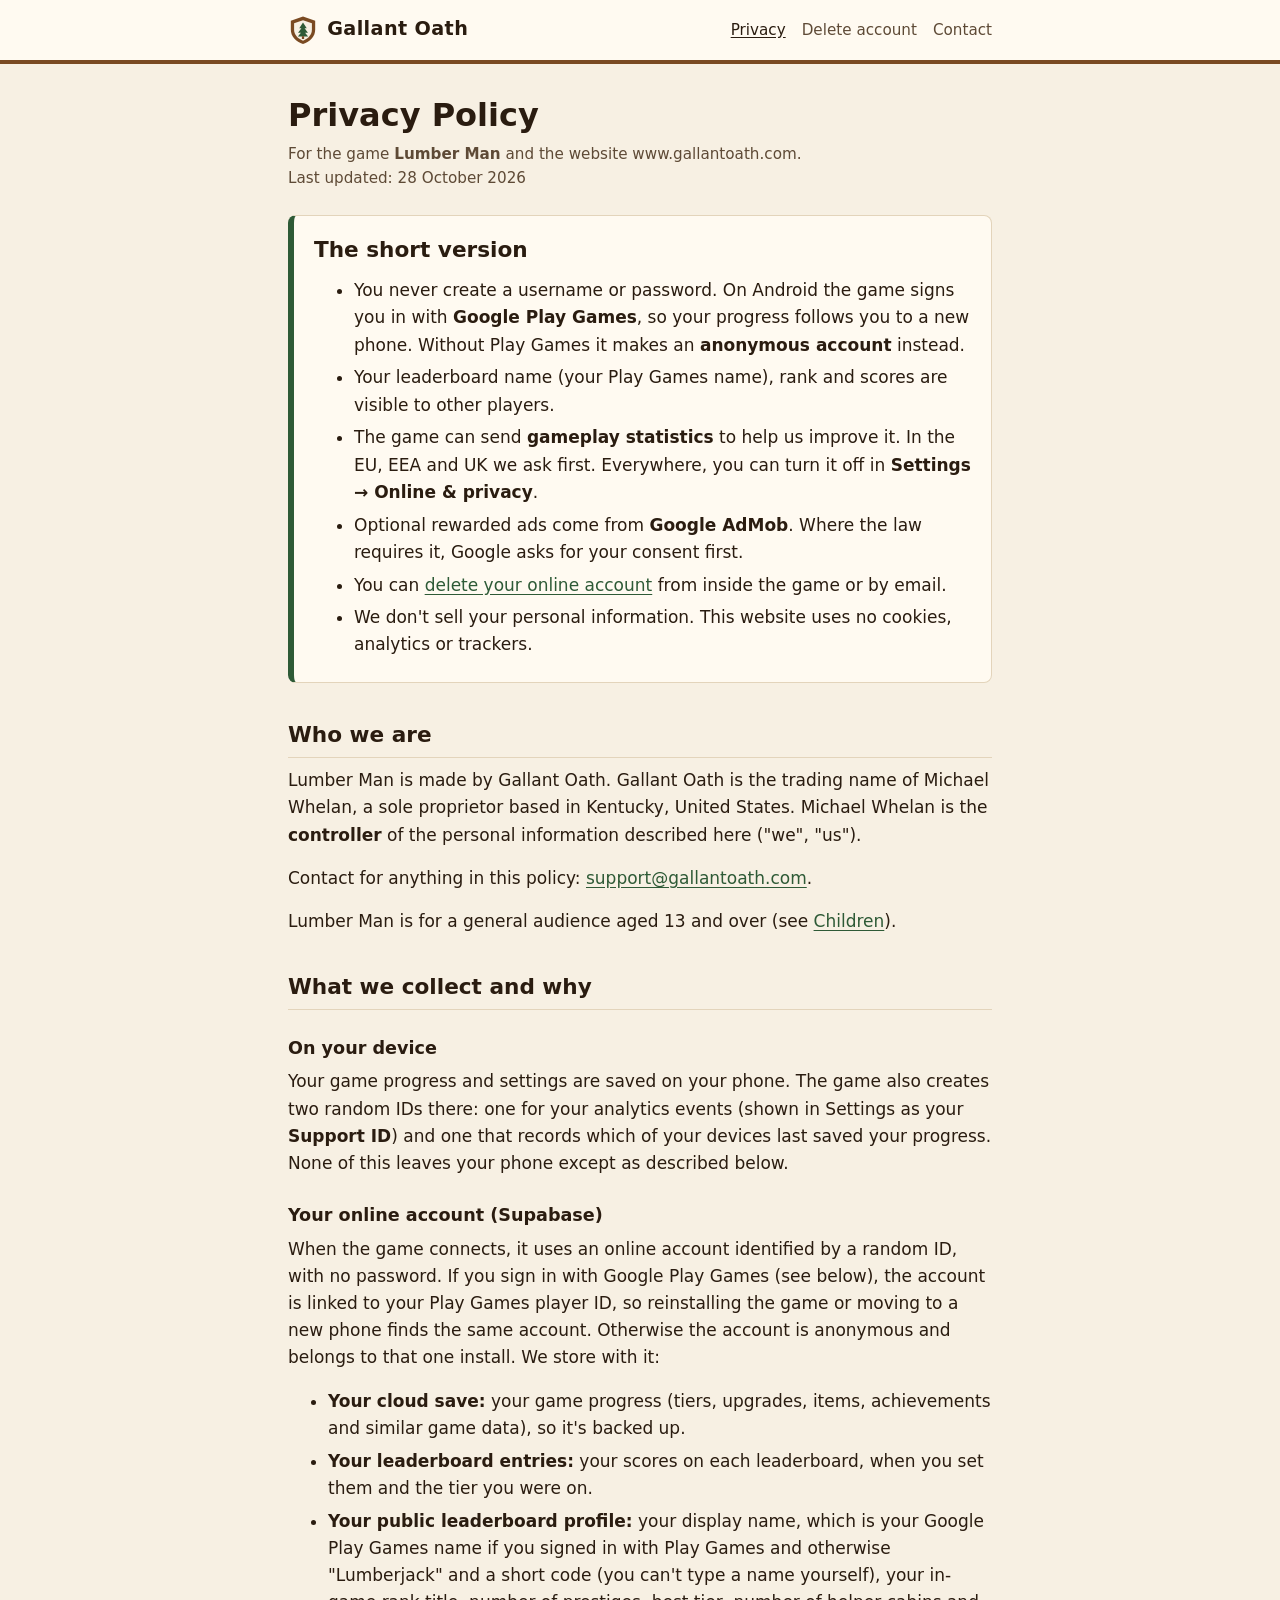
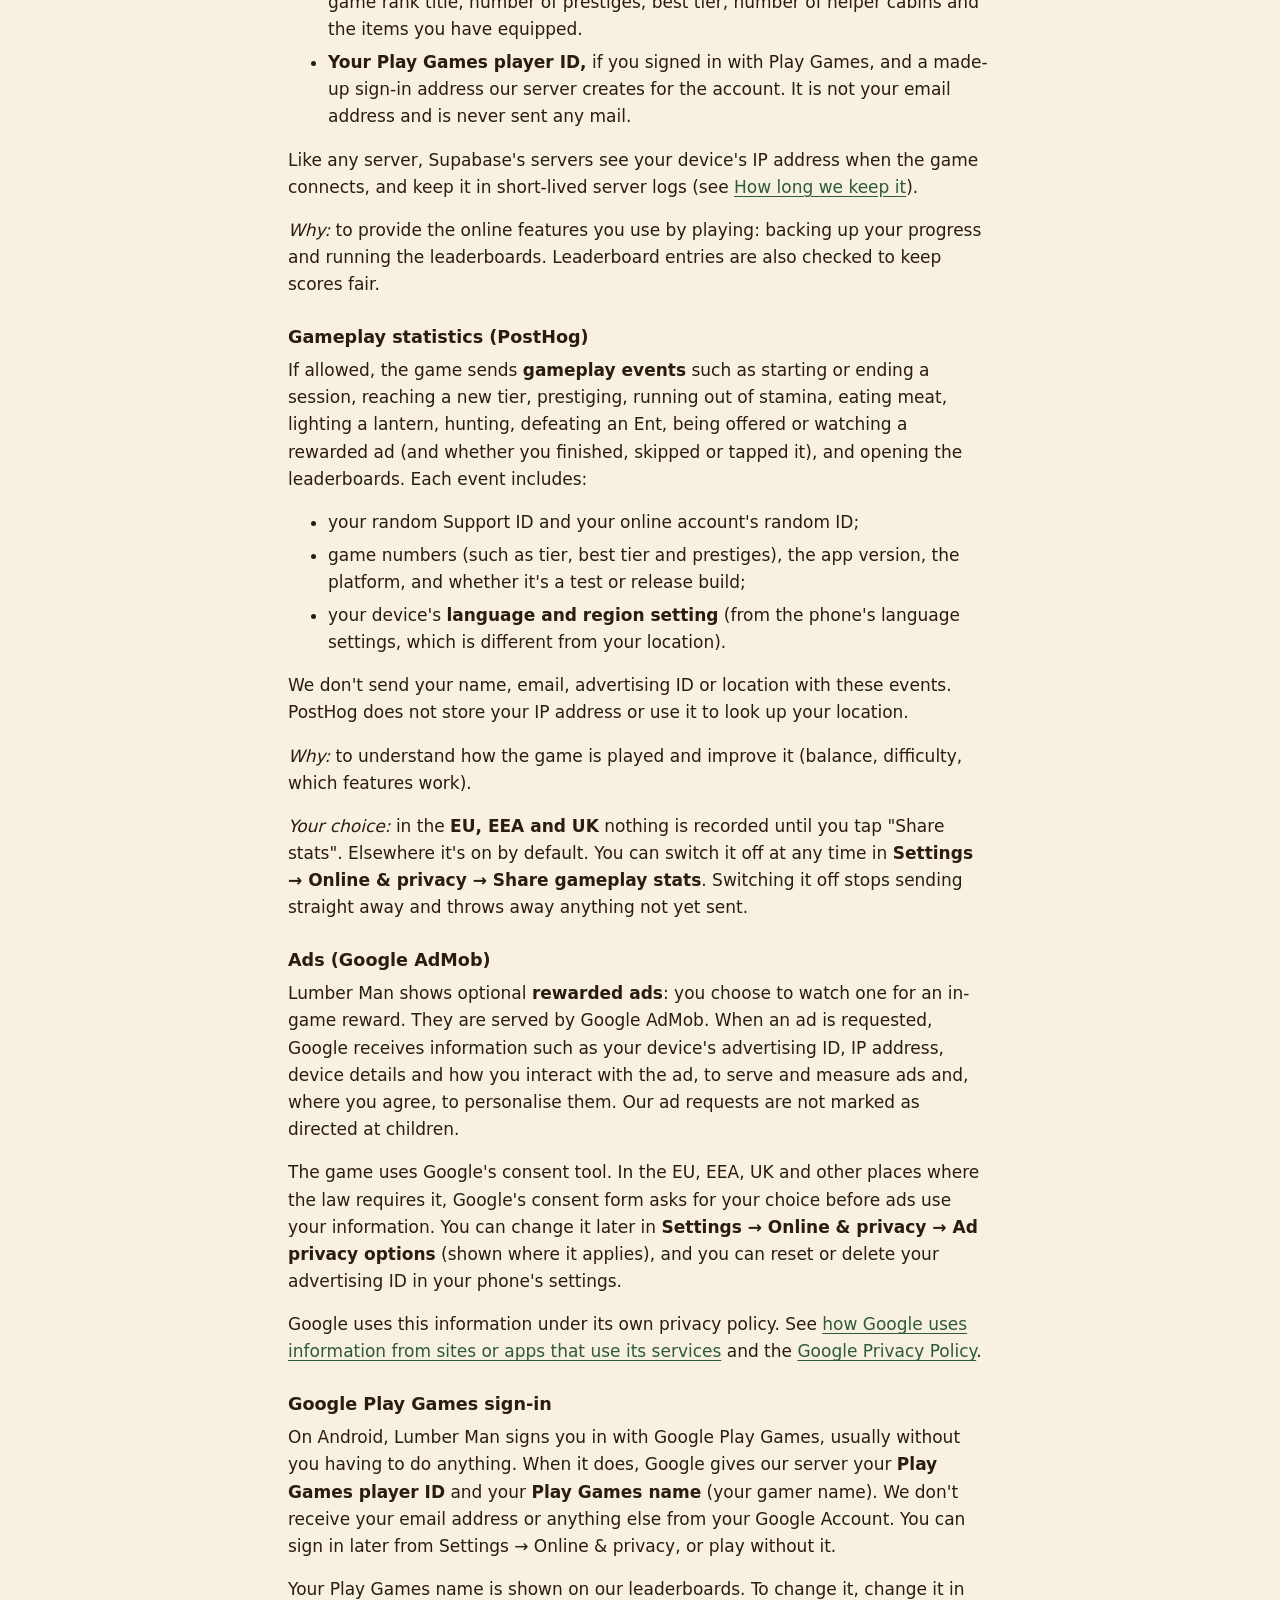
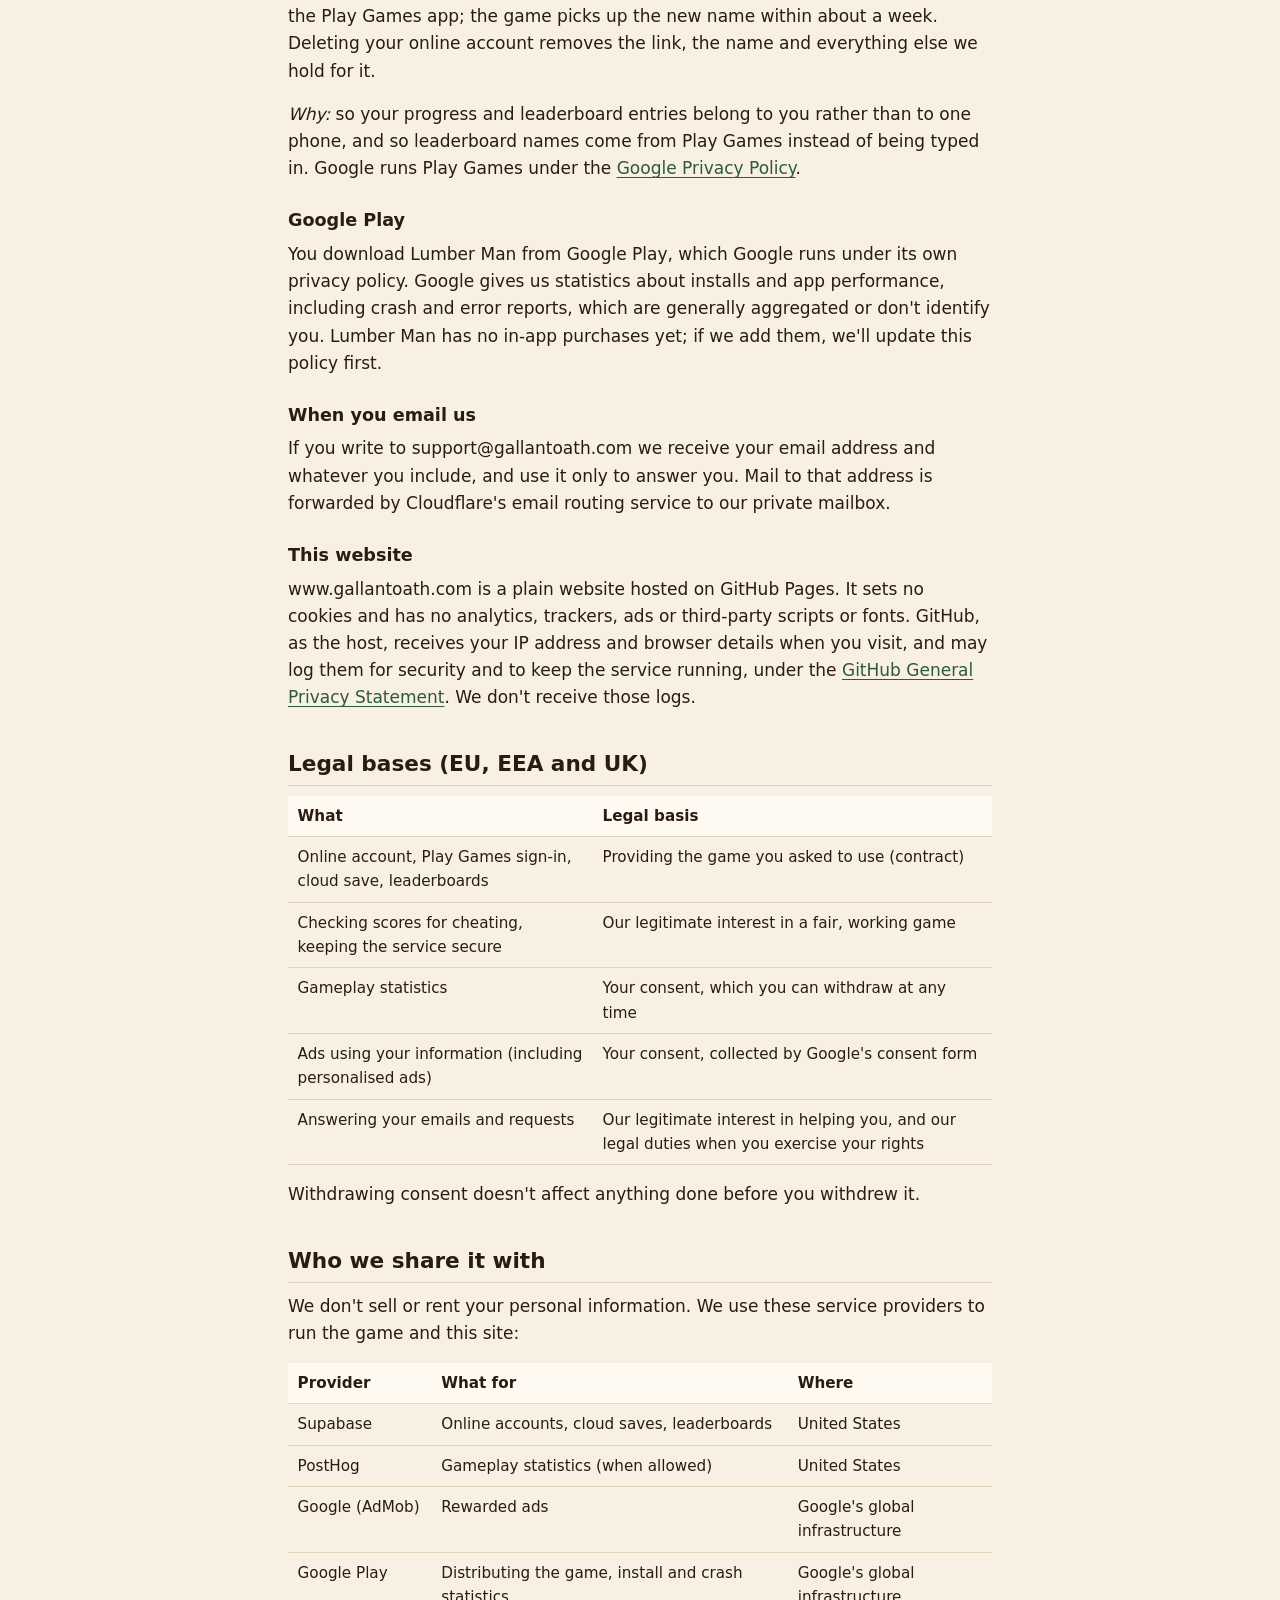
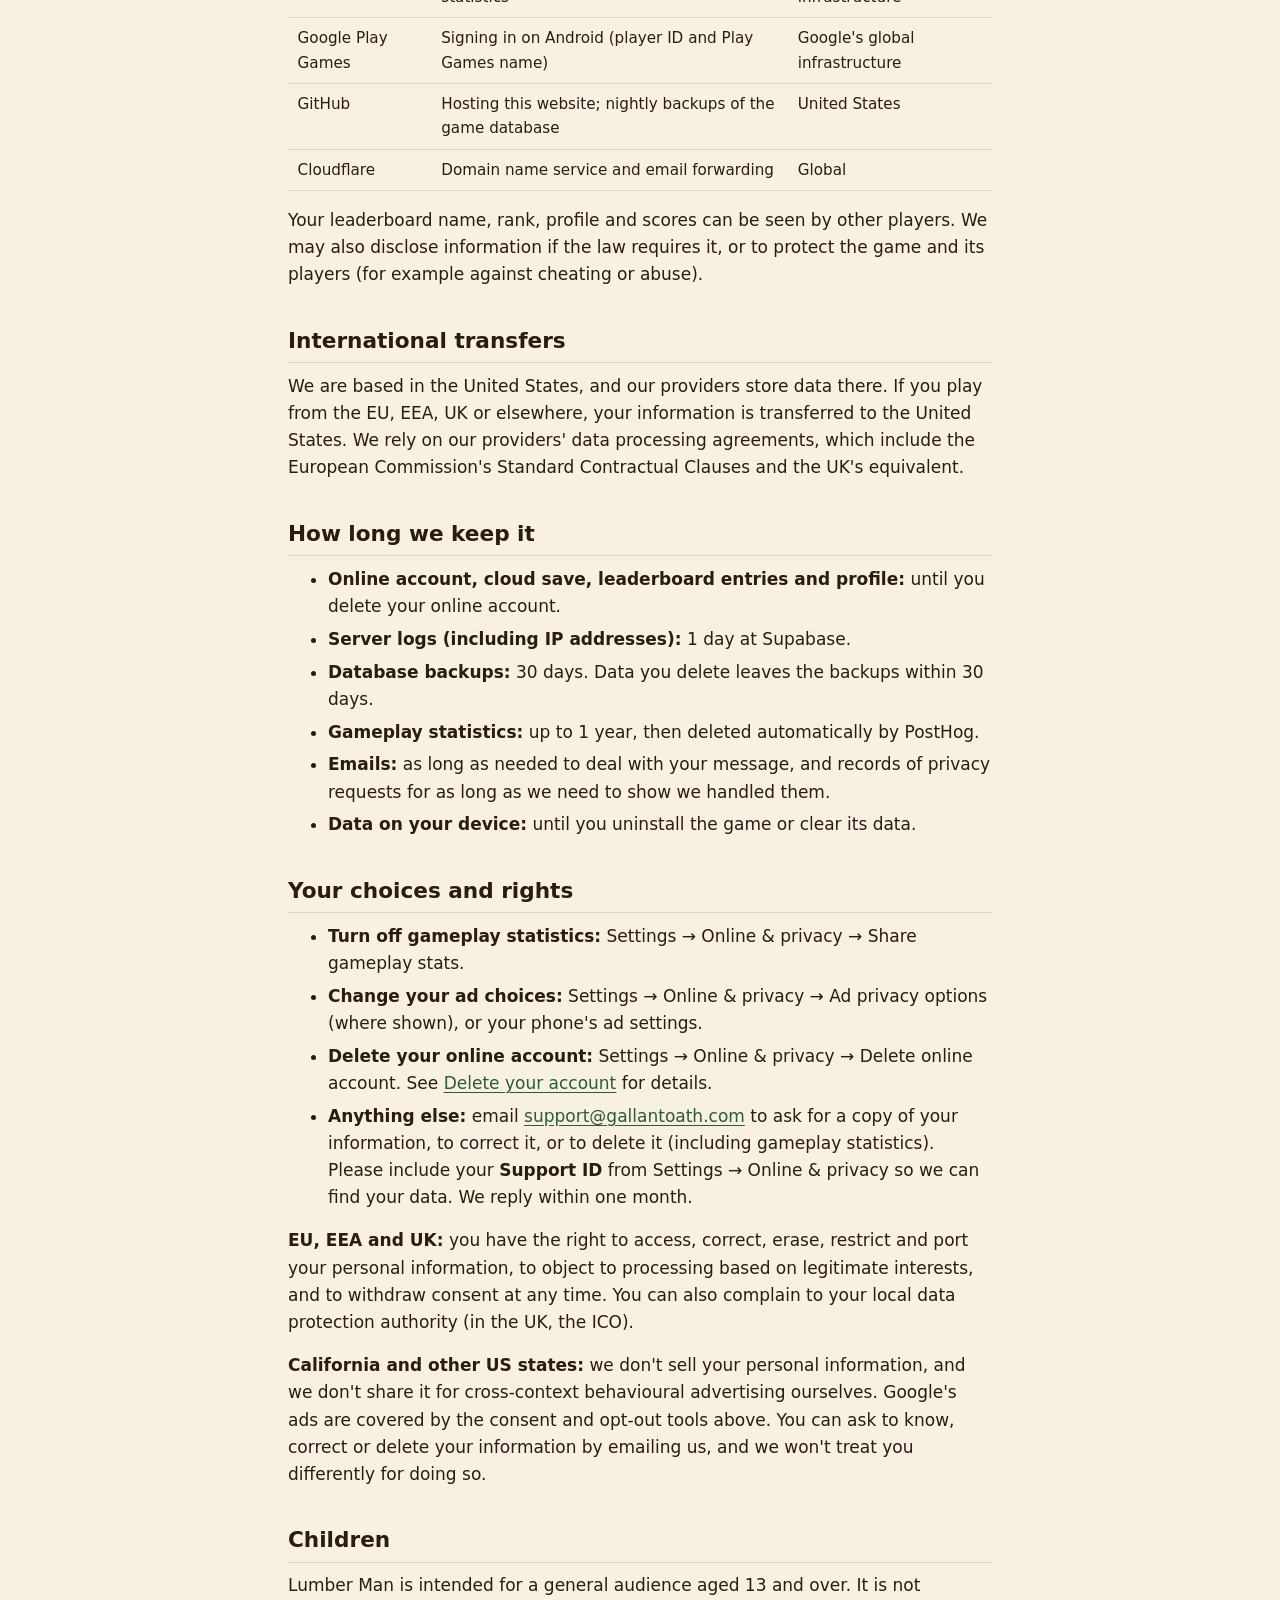
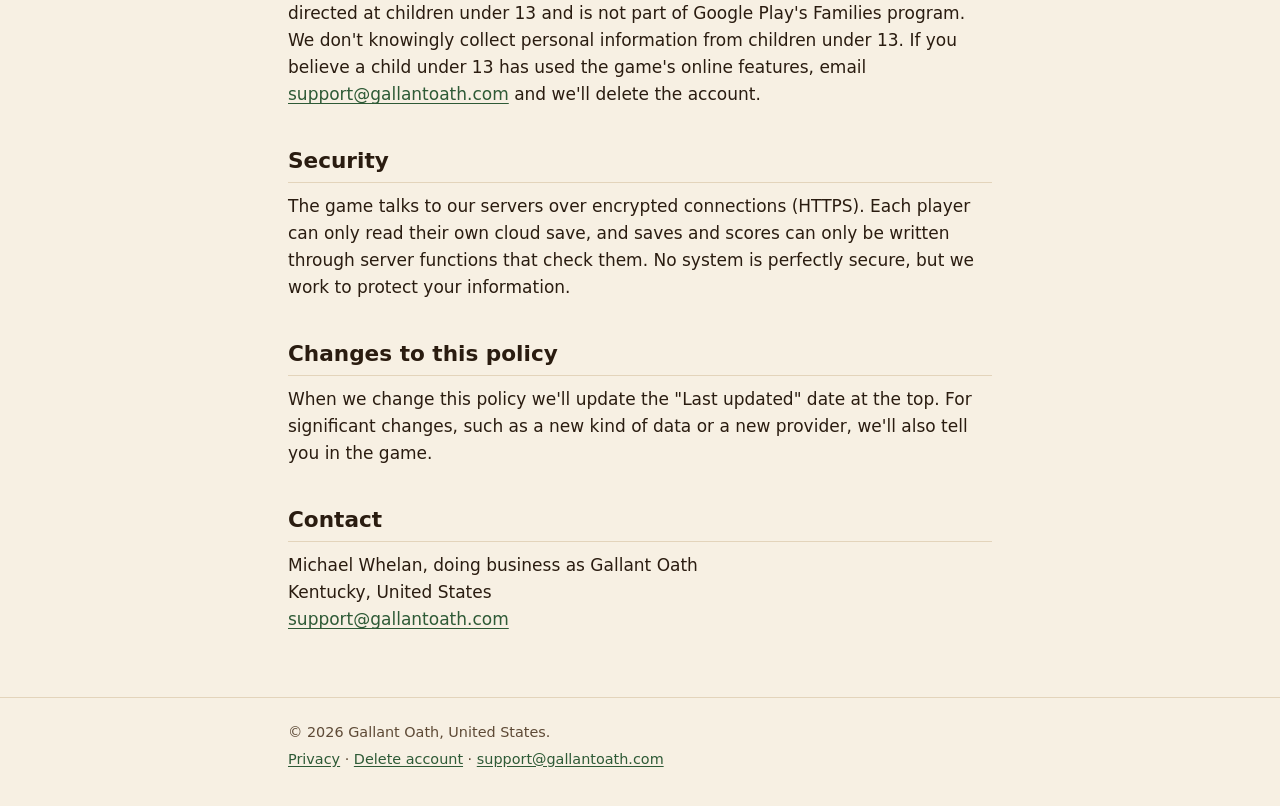
==== commit c8b4a7f8: "Privacy policy and deletion page: Google Play Games sign-in (player ID, Play Games name on leaderboa" ====
--- a/privacy/index.html
+++ b/privacy/index.html
@@ -25,14 +25,15 @@
 	<div class="wrap">
 		<h1>Privacy Policy</h1>
 		<p class="meta">For the game <strong>Lumber Man</strong> and the website www.gallantoath.com.<br>
-			Last updated: 24 October 2026</p>
+			Last updated: 28 October 2026</p>
 
 		<div class="card">
 			<h2>The short version</h2>
 			<ul>
-				<li>You never create a username or password. The game makes an <strong>anonymous account</strong> so your
-					progress is backed up and you can appear on leaderboards.</li>
-				<li>Your leaderboard name, rank and scores are visible to other players.</li>
+				<li>You never create a username or password. On Android the game signs you in with <strong>Google Play
+					Games</strong>, so your progress follows you to a new phone. Without Play Games it makes an
+					<strong>anonymous account</strong> instead.</li>
+				<li>Your leaderboard name (your Play Games name), rank and scores are visible to other players.</li>
 				<li>The game can send <strong>gameplay statistics</strong> to help us improve it. In the EU, EEA and UK we ask
 					first. Everywhere, you can turn it off in <strong>Settings → Online &amp; privacy</strong>.</li>
 				<li>Optional rewarded ads come from <strong>Google AdMob</strong>. Where the law requires it, Google asks for
@@ -57,16 +58,21 @@
 			your devices last saved your progress. None of this leaves your phone except as described below.</p>
 
 		<h3>Your online account (Supabase)</h3>
-		<p>When the game connects, it creates an anonymous account identified by a random ID, with no name, email or
-			password. We store with it:</p>
+		<p>When the game connects, it uses an online account identified by a random ID, with no password. If you sign in
+			with Google Play Games (see below), the account is linked to your Play Games player ID, so reinstalling the game
+			or moving to a new phone finds the same account. Otherwise the account is anonymous and belongs to that one
+			install. We store with it:</p>
 		<ul>
 			<li><strong>Your cloud save:</strong> your game progress (tiers, upgrades, items, achievements and similar game
 				data), so it's backed up.</li>
 			<li><strong>Your leaderboard entries:</strong> your scores on each leaderboard, when you set them and the tier
 				you were on.</li>
-			<li><strong>Your public leaderboard profile:</strong> a display name made from "Lumberjack" and a short code
-				(you can't set your own name yet), your in-game rank title, number of prestiges, best tier, number of helper
-				cabins and the items you have equipped.</li>
+			<li><strong>Your public leaderboard profile:</strong> your display name, which is your Google Play Games name
+				if you signed in with Play Games and otherwise "Lumberjack" and a short code (you can't type a name
+				yourself), your in-game rank title, number of prestiges, best tier, number of helper cabins and the items
+				you have equipped.</li>
+			<li><strong>Your Play Games player ID,</strong> if you signed in with Play Games, and a made-up sign-in address
+				our server creates for the account. It is not your email address and is never sent any mail.</li>
 		</ul>
 		<p>Like any server, Supabase's servers see your device's IP address when the game connects, and keep it in
 			short-lived server logs (see <a href="#retention">How long we keep it</a>).</p>
@@ -108,6 +114,18 @@
 			apps that use its services</a> and the <a href="https://policies.google.com/privacy">Google Privacy
 			Policy</a>.</p>
 
+		<h3>Google Play Games sign-in</h3>
+		<p>On Android, Lumber Man signs you in with Google Play Games, usually without you having to do anything. When it
+			does, Google gives our server your <strong>Play Games player ID</strong> and your <strong>Play Games
+			name</strong> (your gamer name). We don't receive your email address or anything else from your Google
+			Account. You can sign in later from Settings → Online &amp; privacy, or play without it.</p>
+		<p>Your Play Games name is shown on our leaderboards. To change it, change it in the Play Games app; the game
+			picks up the new name within about a week. Deleting your online account removes the link,
+			the name and everything else we hold for it.</p>
+		<p><em>Why:</em> so your progress and leaderboard entries belong to you rather than to one phone, and so
+			leaderboard names come from Play Games instead of being typed in. Google runs Play Games under the
+			<a href="https://policies.google.com/privacy">Google Privacy Policy</a>.</p>
+
 		<h3>Google Play</h3>
 		<p>You download Lumber Man from Google Play, which Google runs under its own privacy policy. Google gives us
 			statistics about installs and app performance, including crash and error reports, which are generally
@@ -131,7 +149,7 @@
 			<table>
 				<thead><tr><th>What</th><th>Legal basis</th></tr></thead>
 				<tbody>
-					<tr><td>Online account, cloud save, leaderboards</td><td>Providing the game you asked to use (contract)</td></tr>
+					<tr><td>Online account, Play Games sign-in, cloud save, leaderboards</td><td>Providing the game you asked to use (contract)</td></tr>
 					<tr><td>Checking scores for cheating, keeping the service secure</td><td>Our legitimate interest in a fair, working game</td></tr>
 					<tr><td>Gameplay statistics</td><td>Your consent, which you can withdraw at any time</td></tr>
 					<tr><td>Ads using your information (including personalised ads)</td><td>Your consent, collected by Google's consent form</td></tr>
@@ -152,6 +170,7 @@
 					<tr><td>PostHog</td><td>Gameplay statistics (when allowed)</td><td>United States</td></tr>
 					<tr><td>Google (AdMob)</td><td>Rewarded ads</td><td>Google's global infrastructure</td></tr>
 					<tr><td>Google Play</td><td>Distributing the game, install and crash statistics</td><td>Google's global infrastructure</td></tr>
+					<tr><td>Google Play Games</td><td>Signing in on Android (player ID and Play Games name)</td><td>Google's global infrastructure</td></tr>
 					<tr><td>GitHub</td><td>Hosting this website; nightly backups of the game database</td><td>United States</td></tr>
 					<tr><td>Cloudflare</td><td>Domain name service and email forwarding</td><td>Global</td></tr>
 				</tbody>
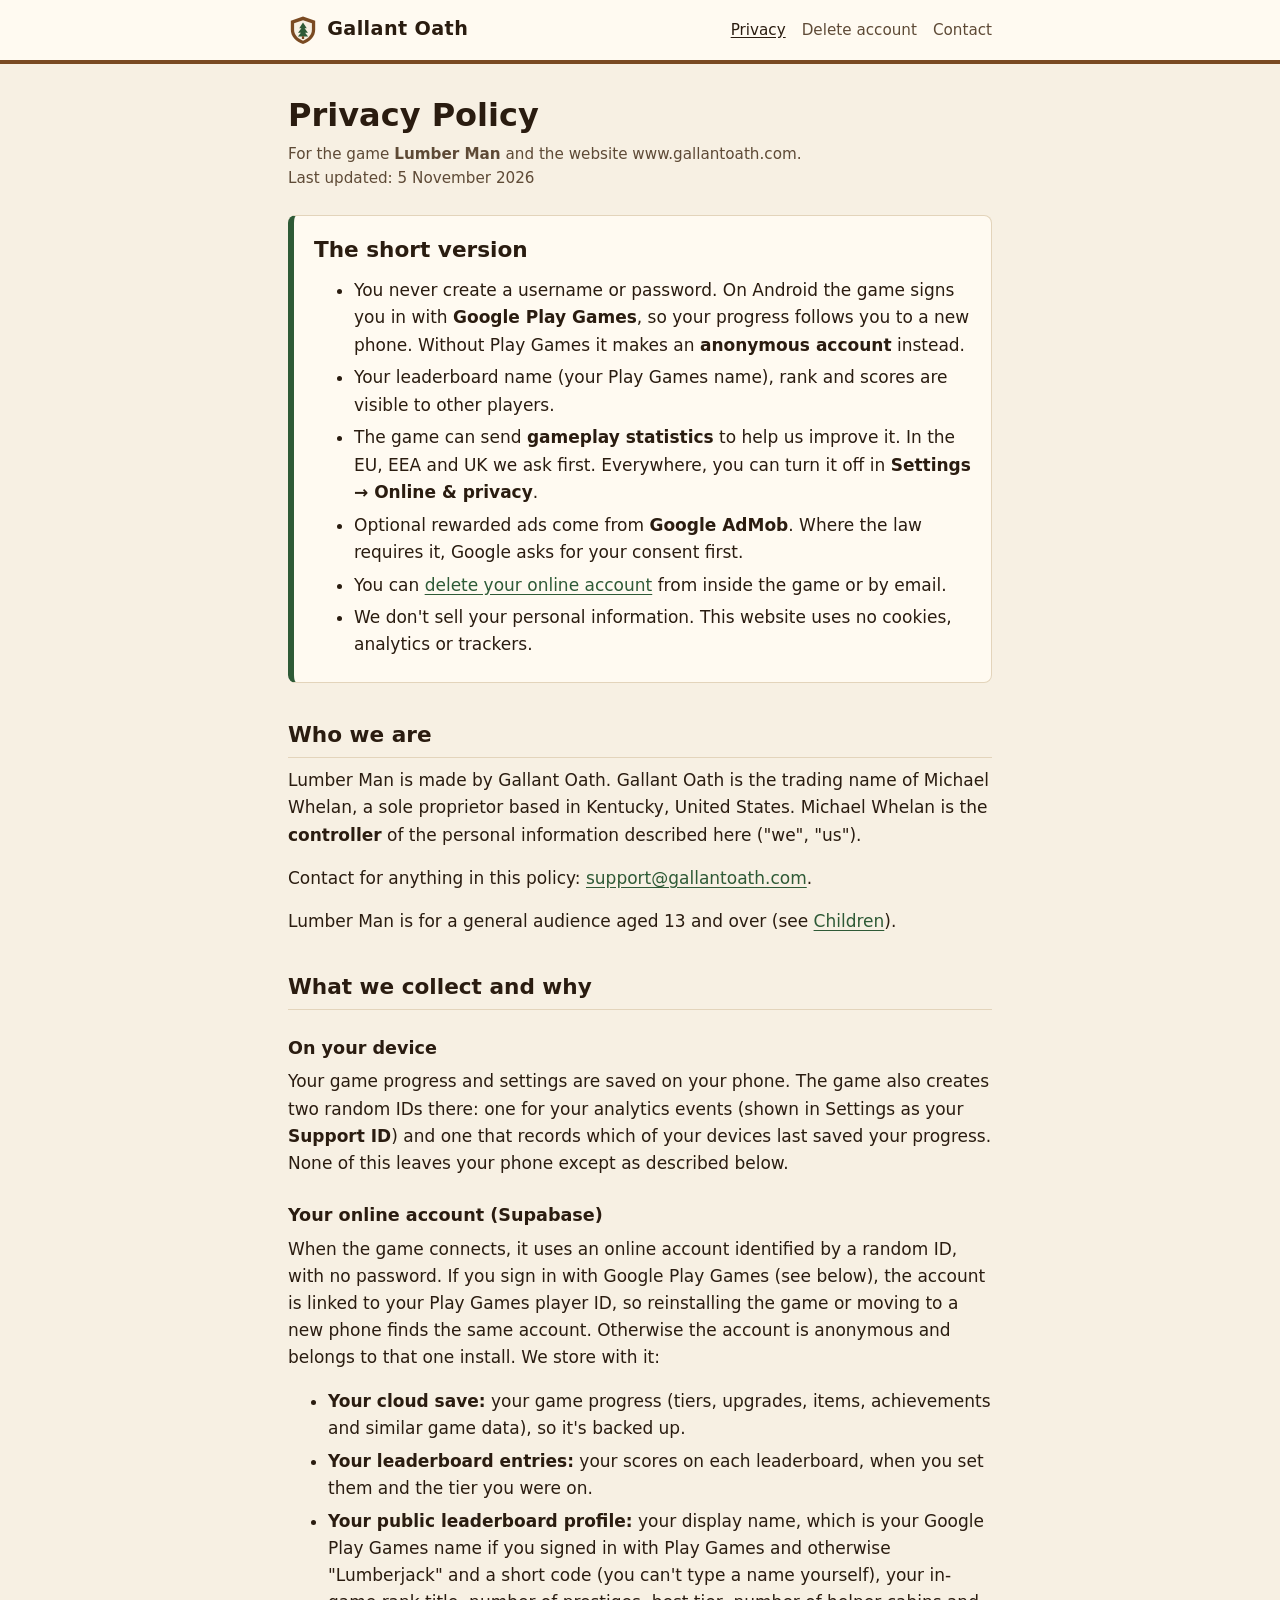
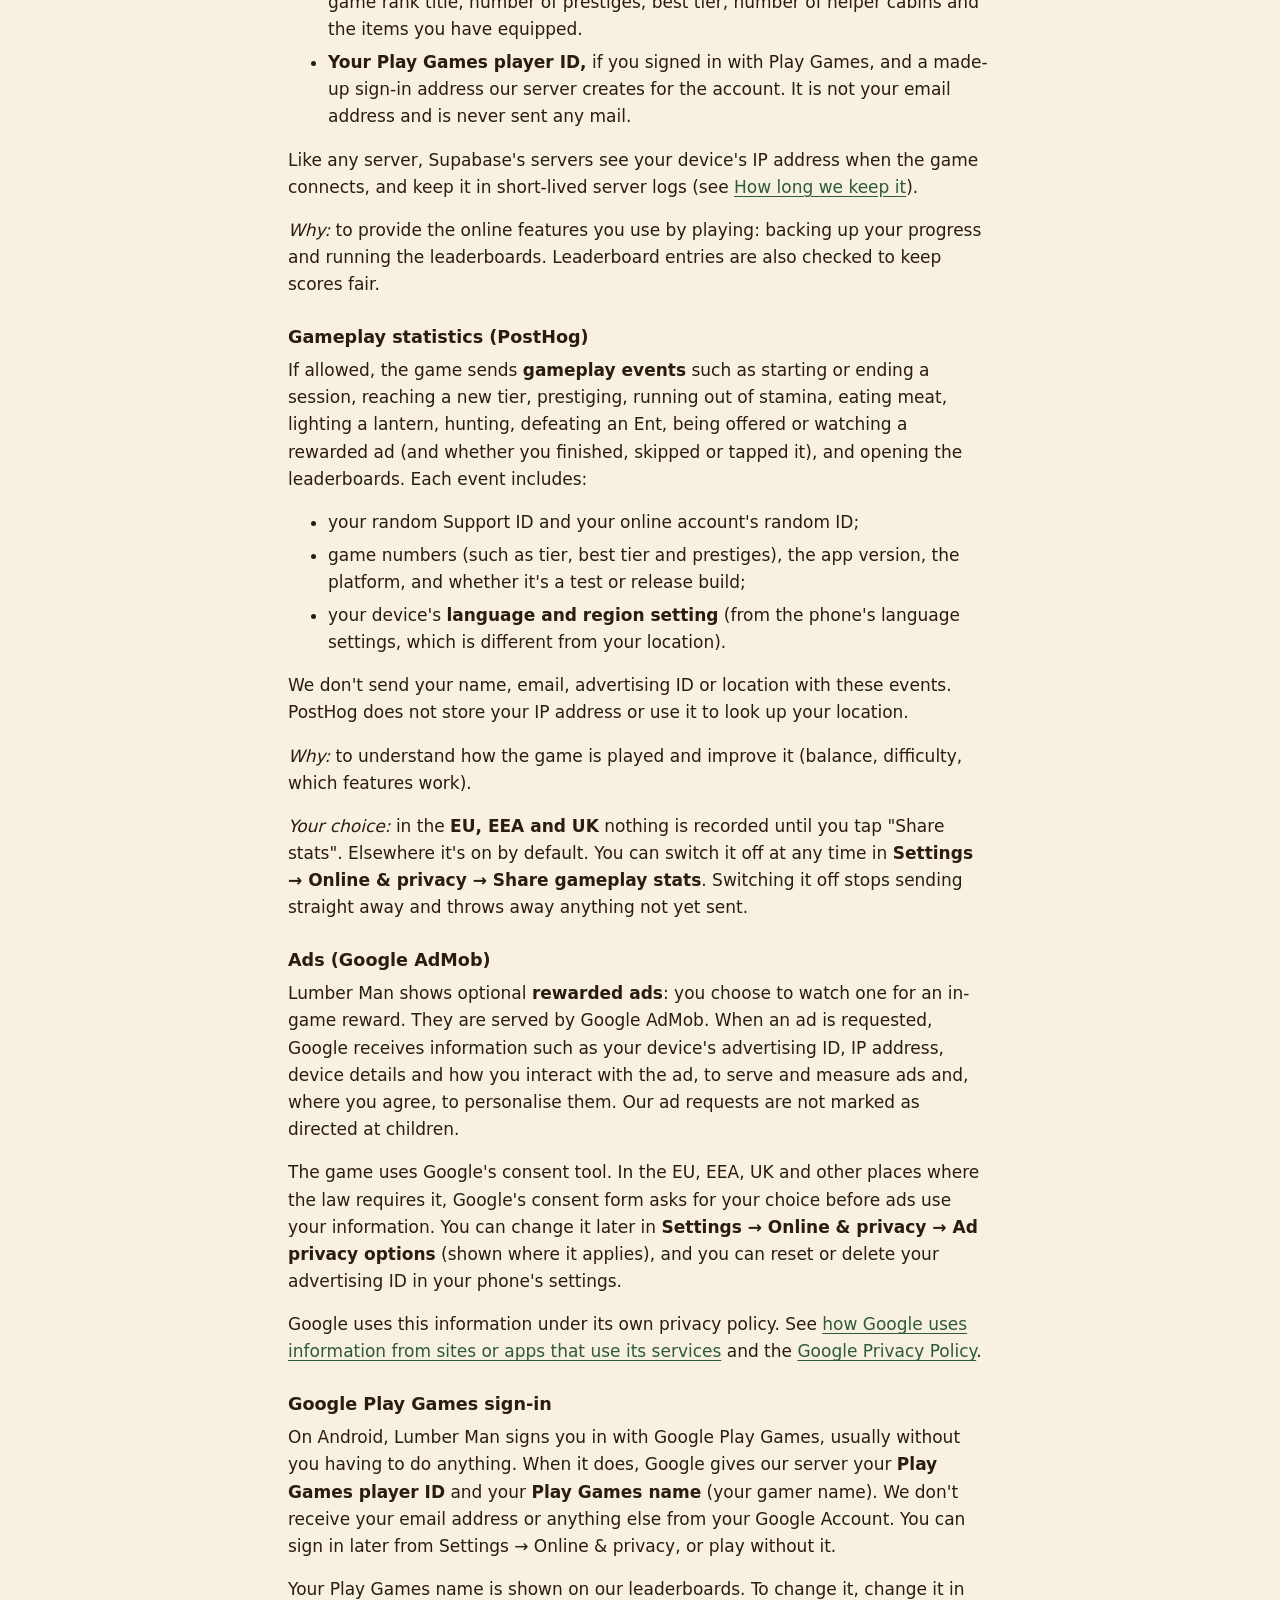
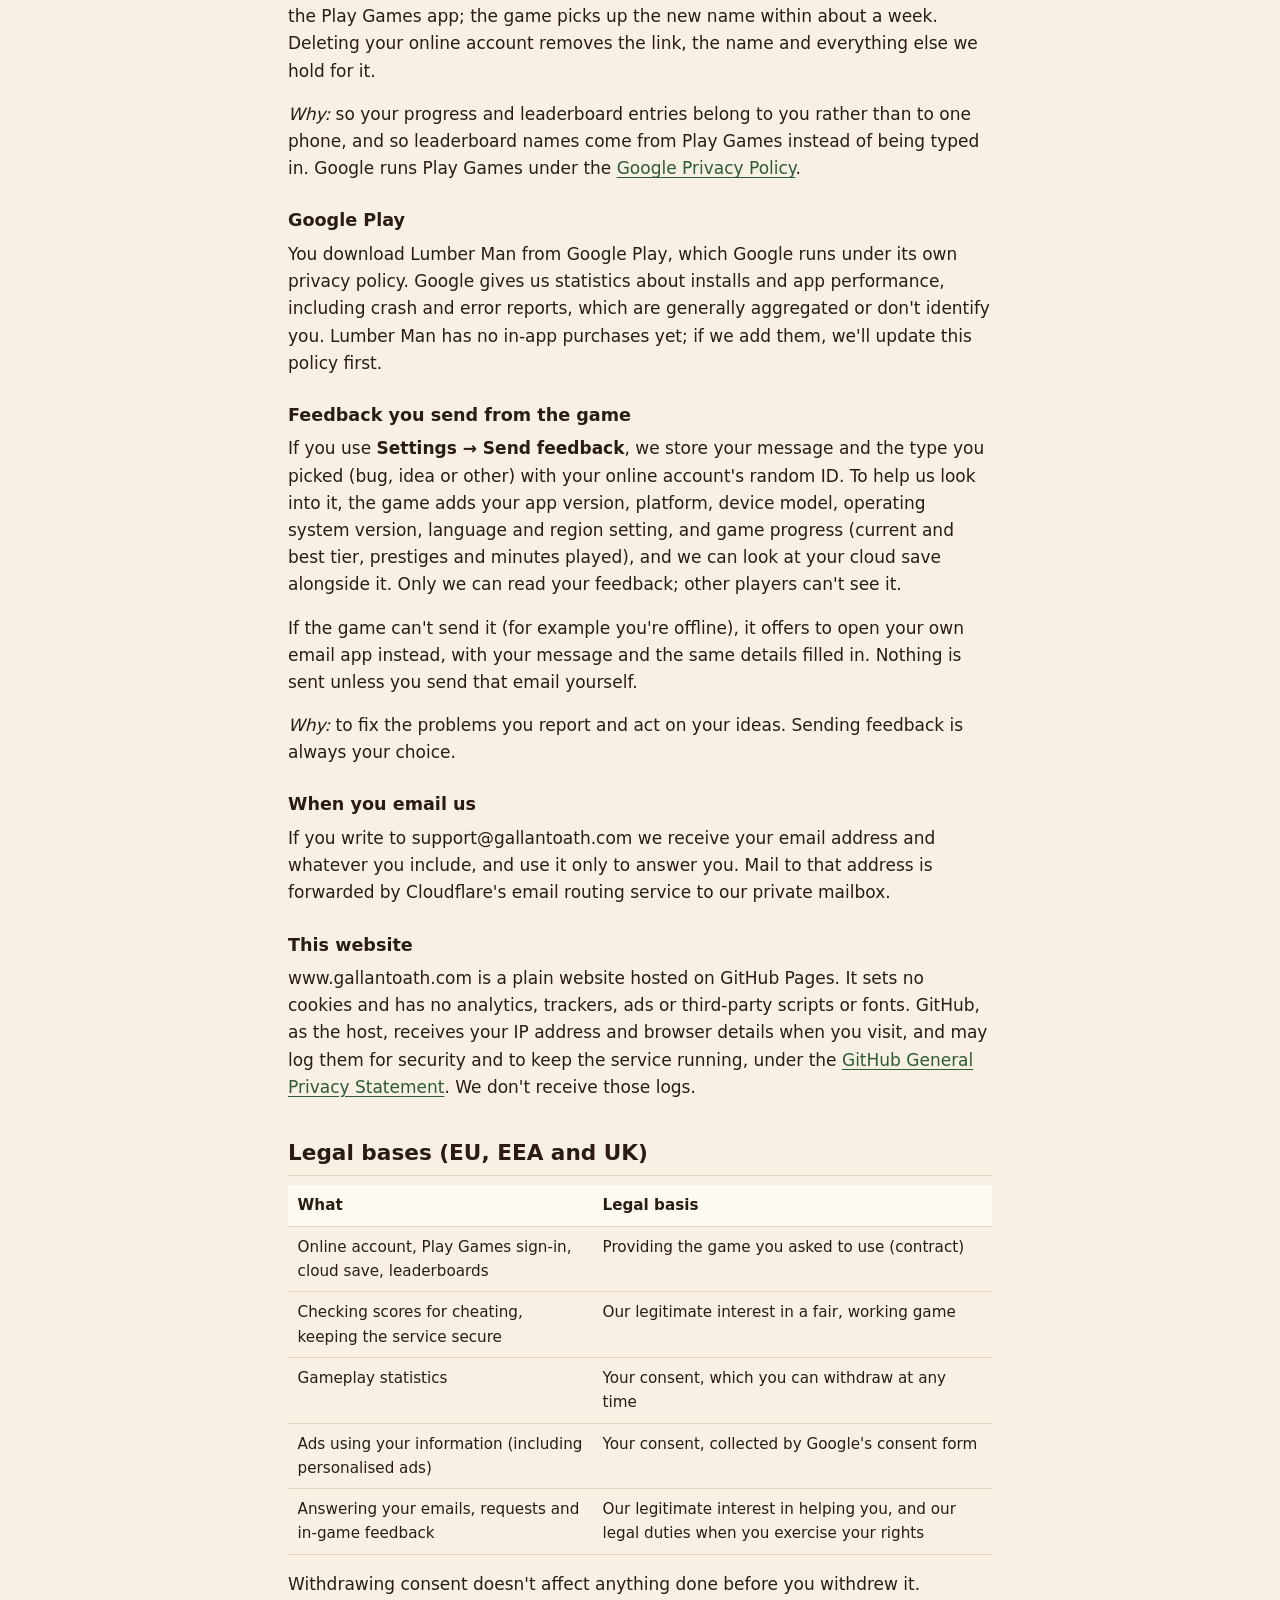
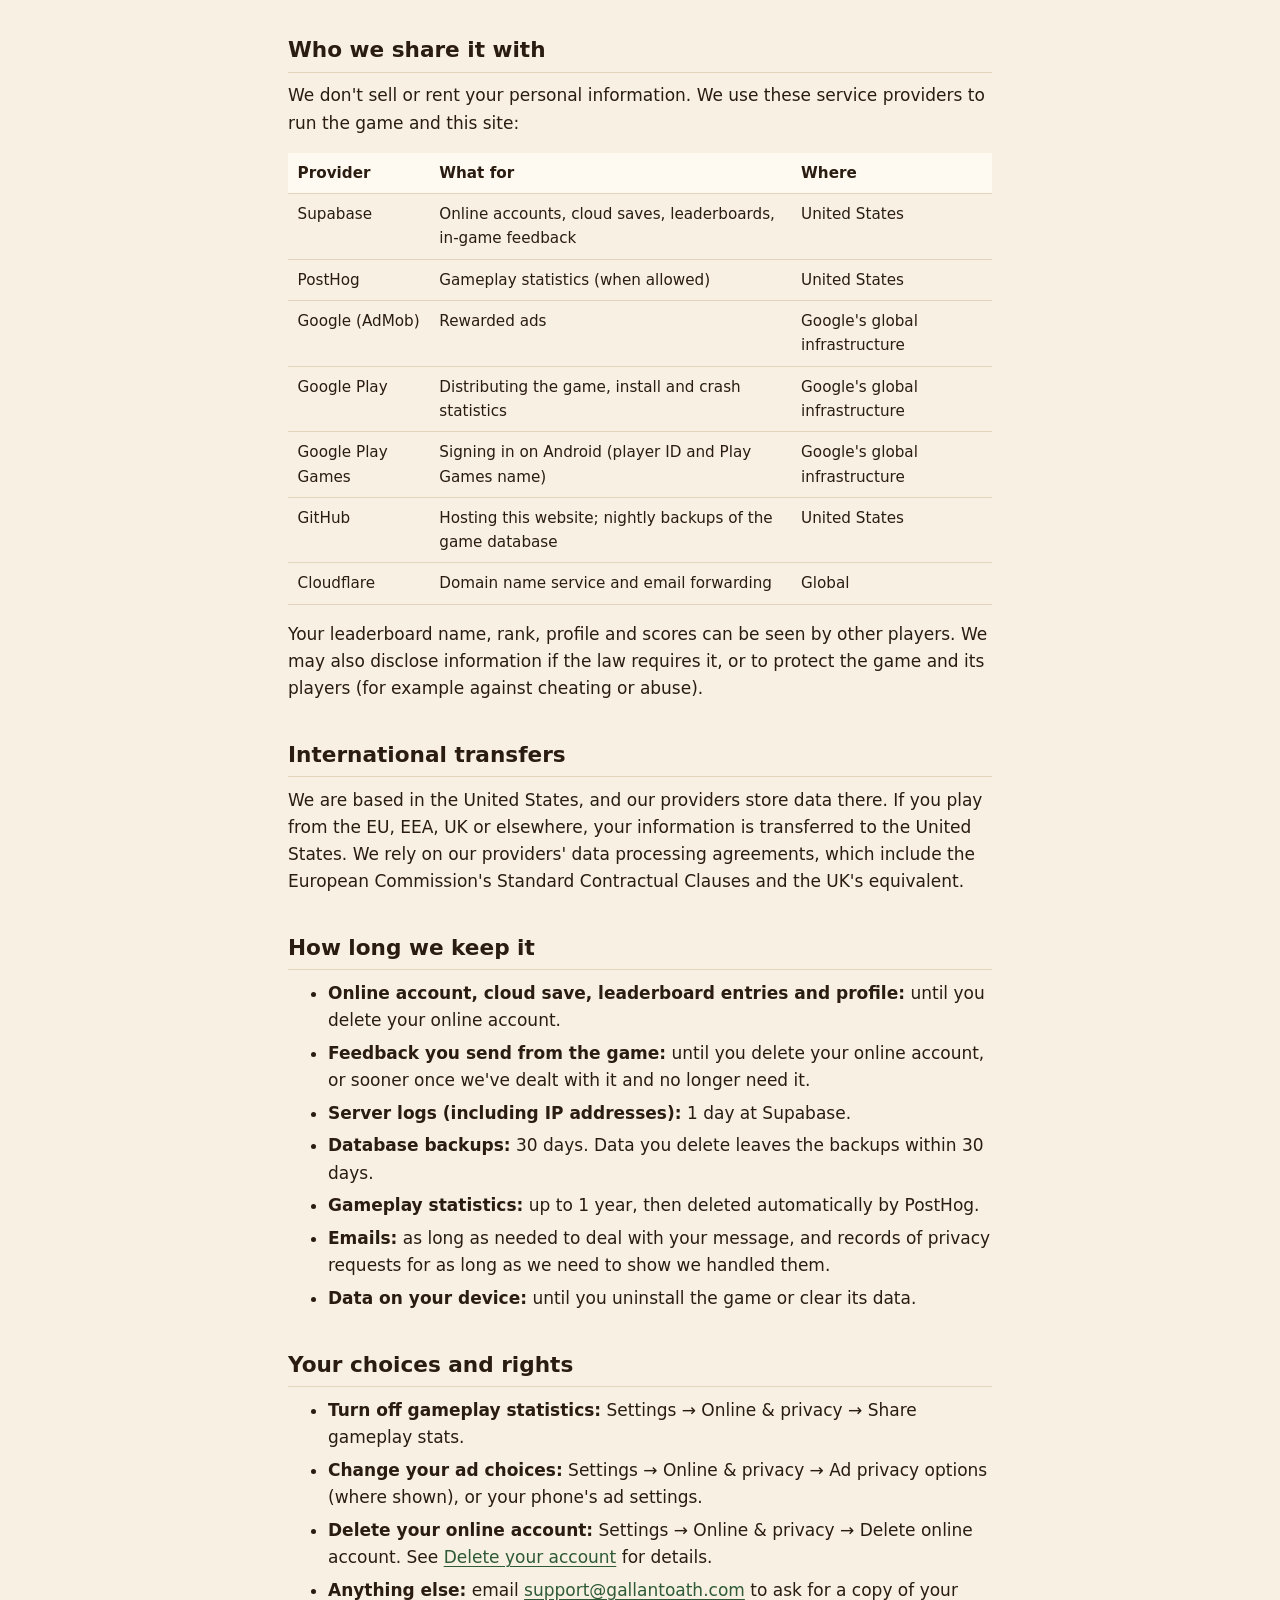
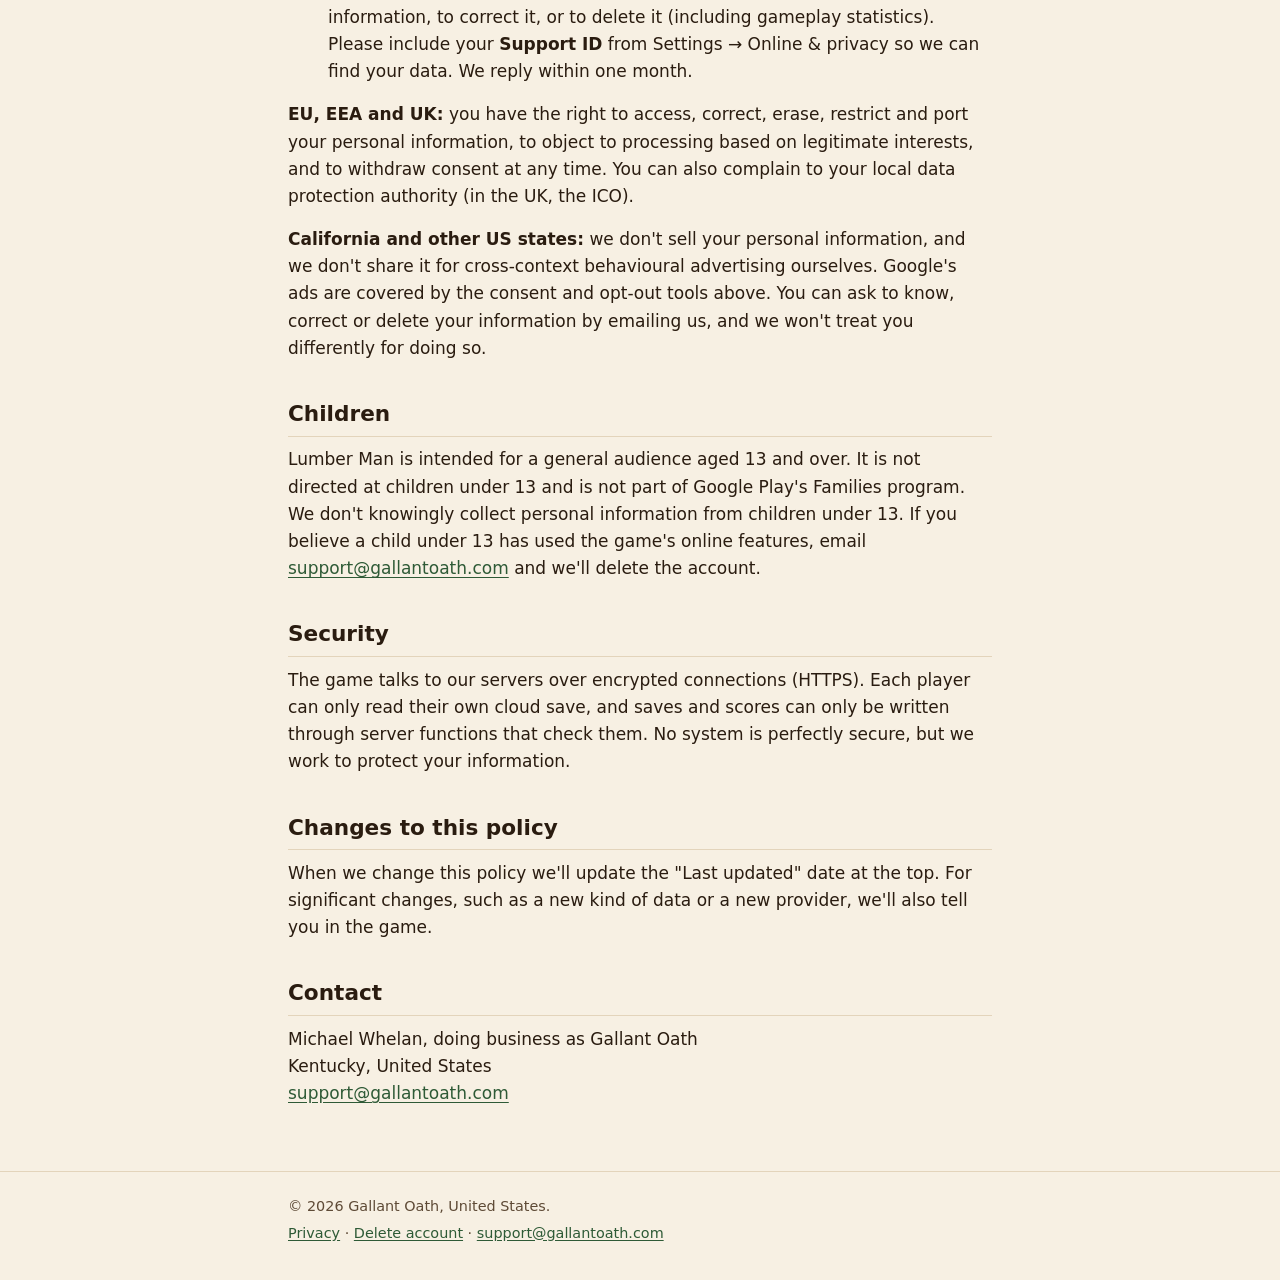
==== commit f17a3d43: "Privacy policy and deletion page: in-game feedback" ====
--- a/privacy/index.html
+++ b/privacy/index.html
@@ -25,7 +25,7 @@
 	<div class="wrap">
 		<h1>Privacy Policy</h1>
 		<p class="meta">For the game <strong>Lumber Man</strong> and the website www.gallantoath.com.<br>
-			Last updated: 28 October 2026</p>
+			Last updated: 5 November 2026</p>
 
 		<div class="card">
 			<h2>The short version</h2>
@@ -132,6 +132,16 @@
 			aggregated or don't identify you. Lumber Man has no in-app purchases yet; if we add them, we'll update this
 			policy first.</p>
 
+		<h3>Feedback you send from the game</h3>
+		<p>If you use <strong>Settings → Send feedback</strong>, we store your message and the type you picked (bug, idea
+			or other) with your online account's random ID. To help us look into it, the game adds your app version,
+			platform, device model, operating system version, language and region setting, and game progress (current
+			and best tier, prestiges and minutes played), and we can look at your cloud save alongside it. Only we can
+			read your feedback; other players can't see it.</p>
+		<p>If the game can't send it (for example you're offline), it offers to open your own email app instead, with
+			your message and the same details filled in. Nothing is sent unless you send that email yourself.</p>
+		<p><em>Why:</em> to fix the problems you report and act on your ideas. Sending feedback is always your choice.</p>
+
 		<h3>When you email us</h3>
 		<p>If you write to support@gallantoath.com we receive your email address and whatever you include, and use it
 			only to answer you. Mail to that address is forwarded by Cloudflare's email routing service to our private
@@ -153,7 +163,7 @@
 					<tr><td>Checking scores for cheating, keeping the service secure</td><td>Our legitimate interest in a fair, working game</td></tr>
 					<tr><td>Gameplay statistics</td><td>Your consent, which you can withdraw at any time</td></tr>
 					<tr><td>Ads using your information (including personalised ads)</td><td>Your consent, collected by Google's consent form</td></tr>
-					<tr><td>Answering your emails and requests</td><td>Our legitimate interest in helping you, and our legal duties when you exercise your rights</td></tr>
+					<tr><td>Answering your emails, requests and in-game feedback</td><td>Our legitimate interest in helping you, and our legal duties when you exercise your rights</td></tr>
 				</tbody>
 			</table>
 		</div>
@@ -166,7 +176,7 @@
 			<table>
 				<thead><tr><th>Provider</th><th>What for</th><th>Where</th></tr></thead>
 				<tbody>
-					<tr><td>Supabase</td><td>Online accounts, cloud saves, leaderboards</td><td>United States</td></tr>
+					<tr><td>Supabase</td><td>Online accounts, cloud saves, leaderboards, in-game feedback</td><td>United States</td></tr>
 					<tr><td>PostHog</td><td>Gameplay statistics (when allowed)</td><td>United States</td></tr>
 					<tr><td>Google (AdMob)</td><td>Rewarded ads</td><td>Google's global infrastructure</td></tr>
 					<tr><td>Google Play</td><td>Distributing the game, install and crash statistics</td><td>Google's global infrastructure</td></tr>
@@ -188,6 +198,8 @@
 		<ul>
 			<li><strong>Online account, cloud save, leaderboard entries and profile:</strong> until you delete your
 				online account.</li>
+			<li><strong>Feedback you send from the game:</strong> until you delete your online account, or sooner once
+				we've dealt with it and no longer need it.</li>
 			<li><strong>Server logs (including IP addresses):</strong> 1 day at Supabase.</li>
 			<li><strong>Database backups:</strong> 30 days. Data you delete leaves the backups within 30 days.</li>
 			<li><strong>Gameplay statistics:</strong> up to 1 year, then deleted automatically by PostHog.</li>
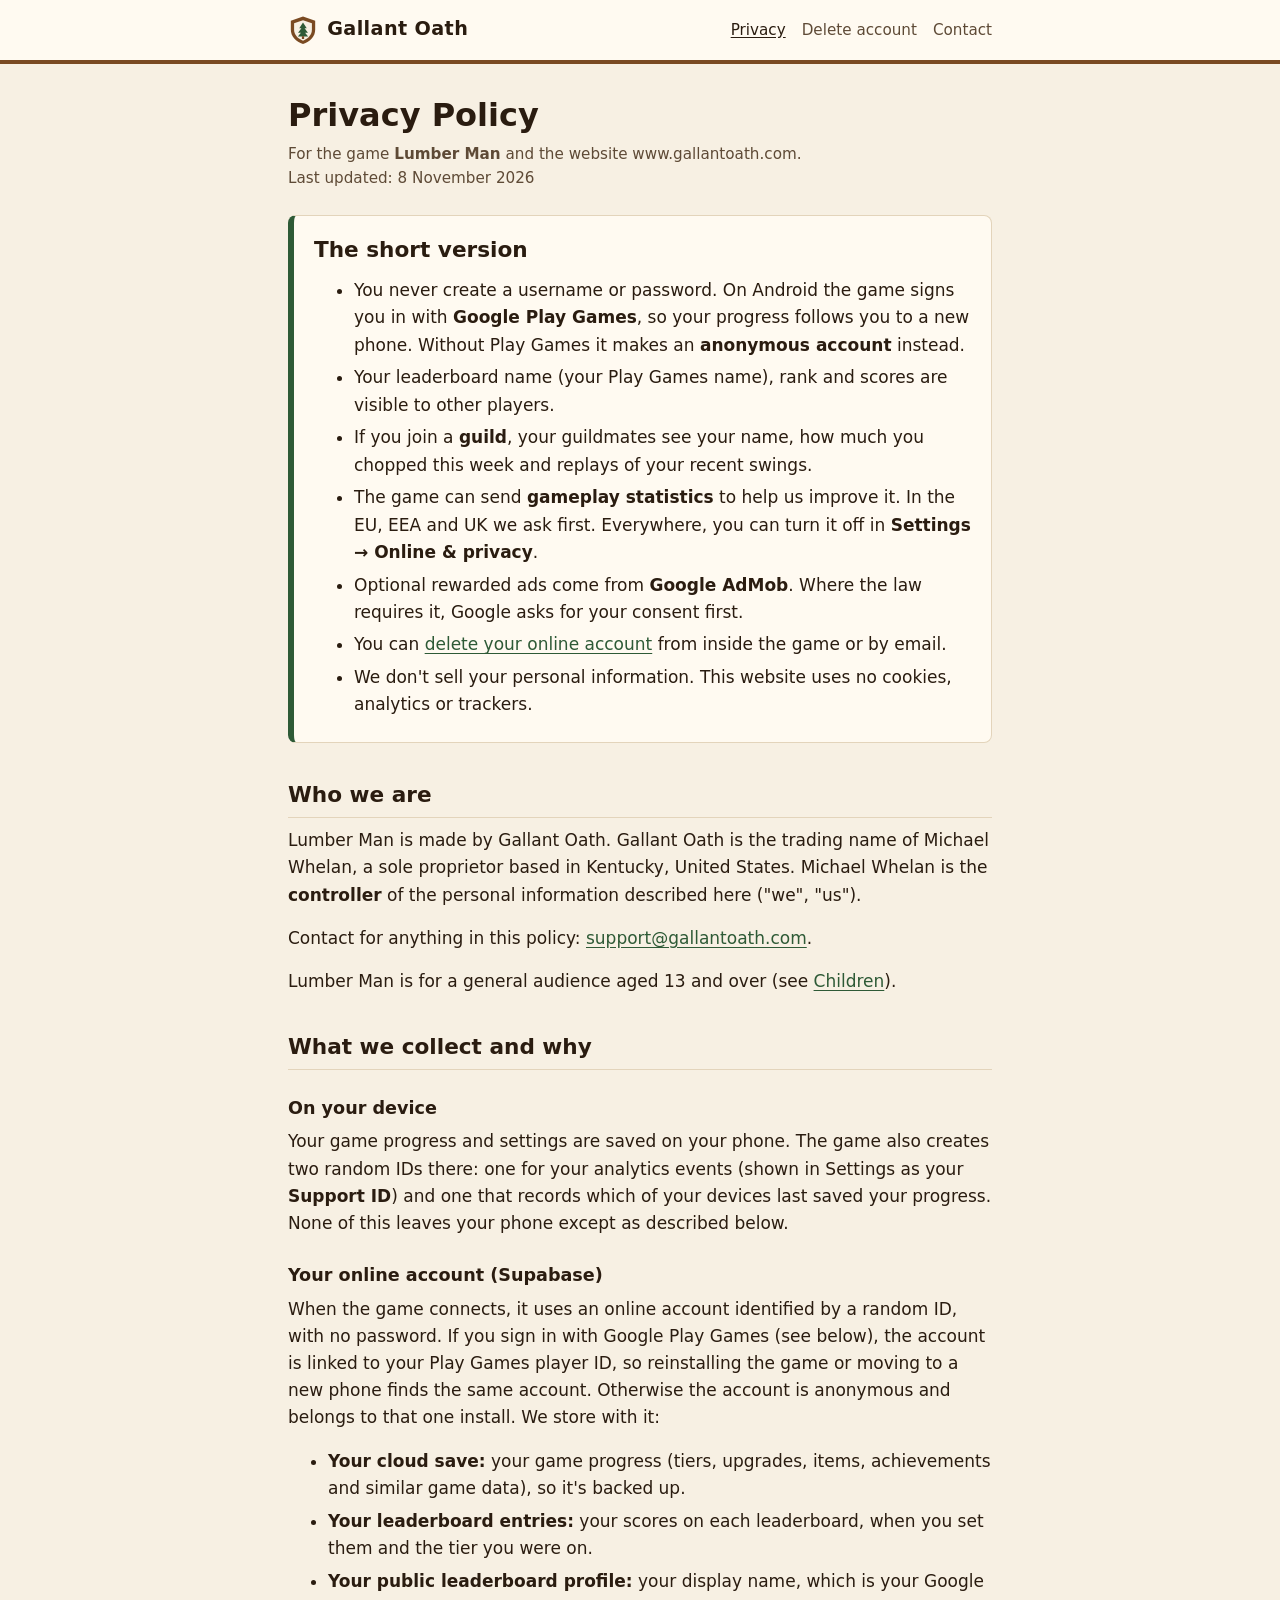
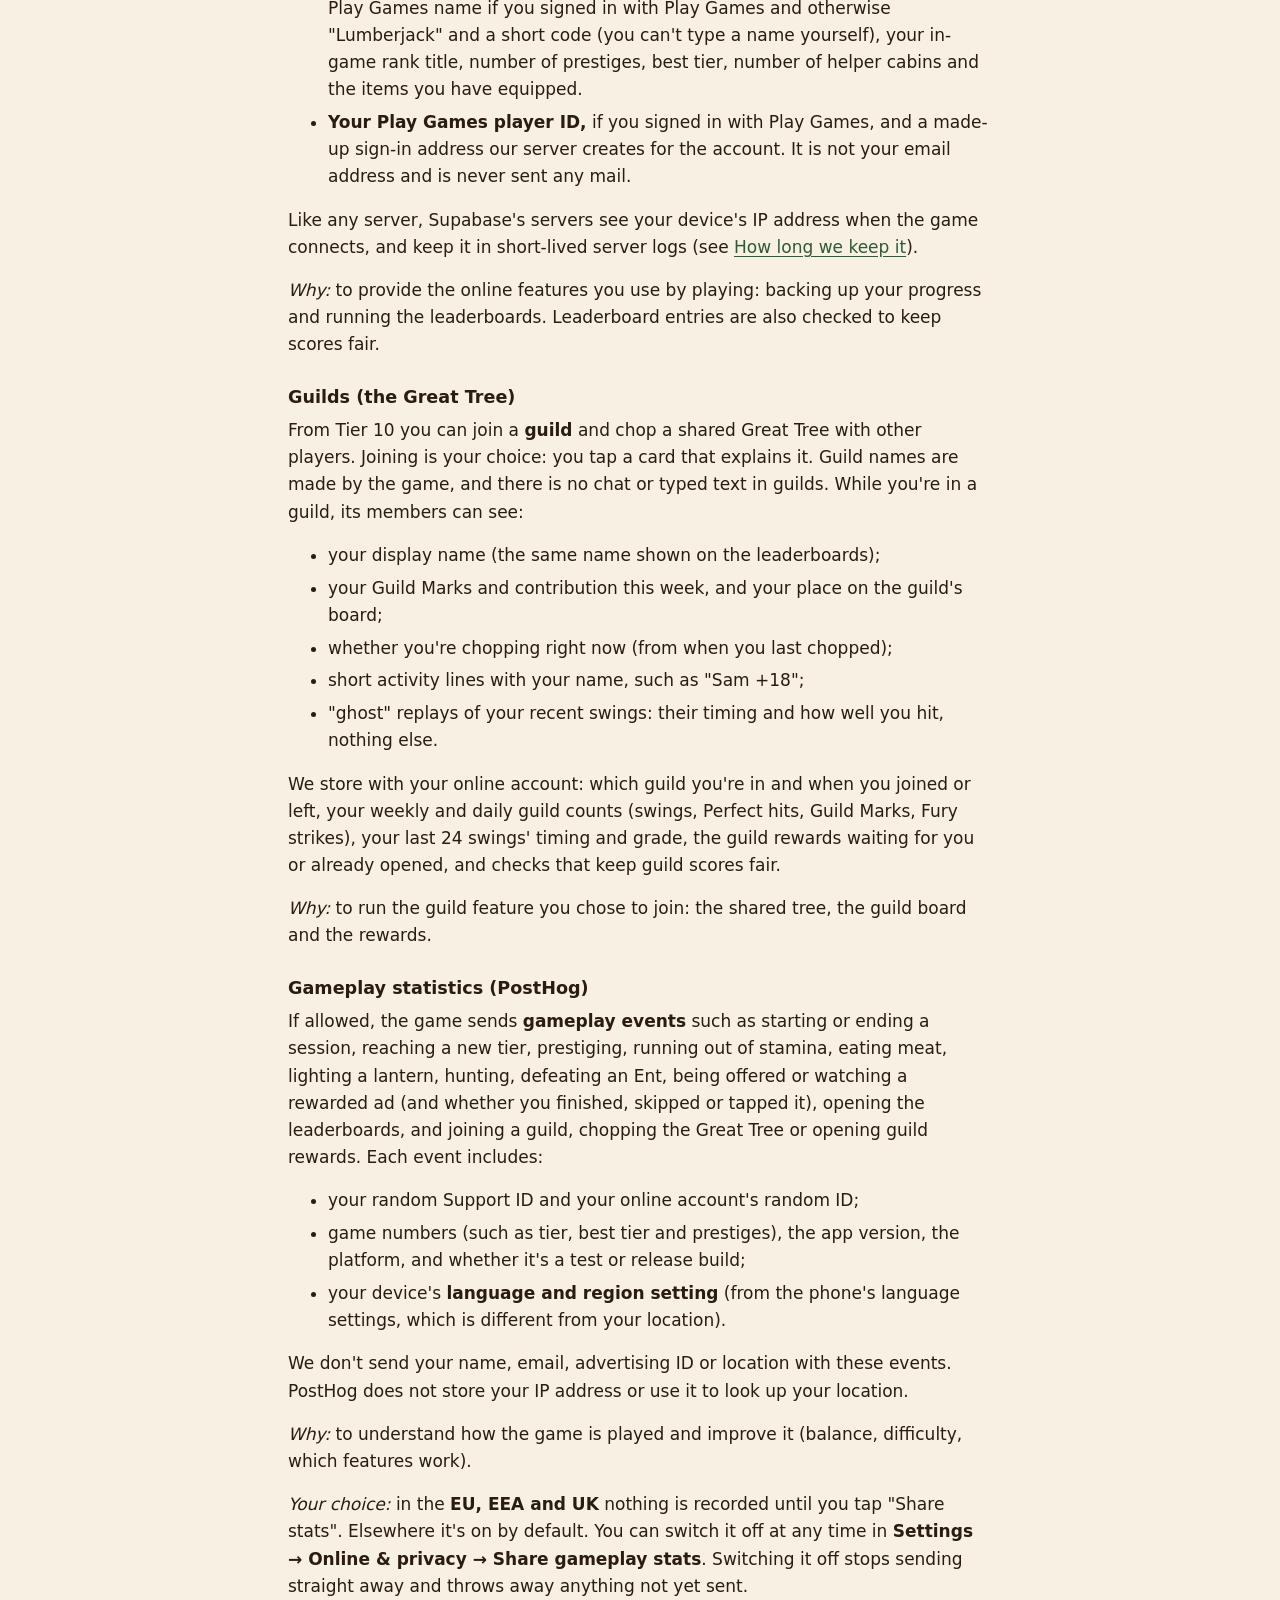
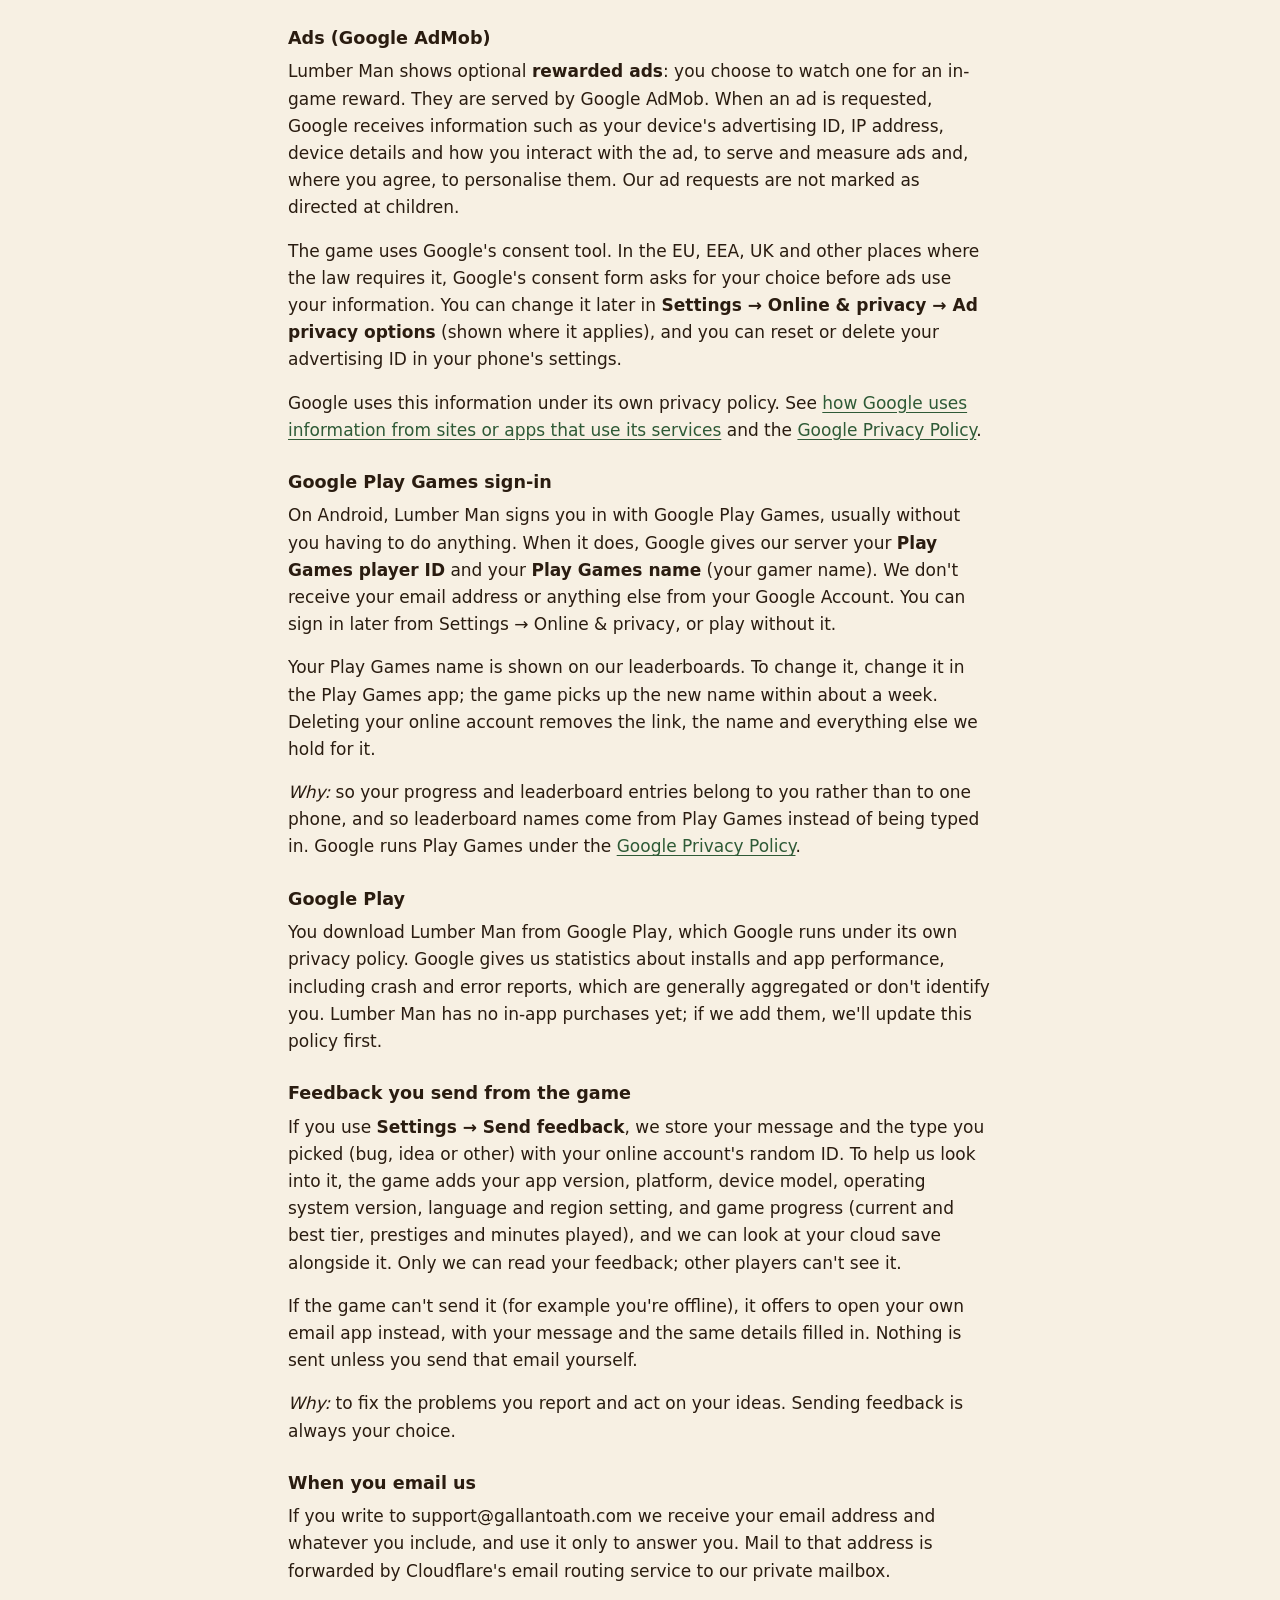
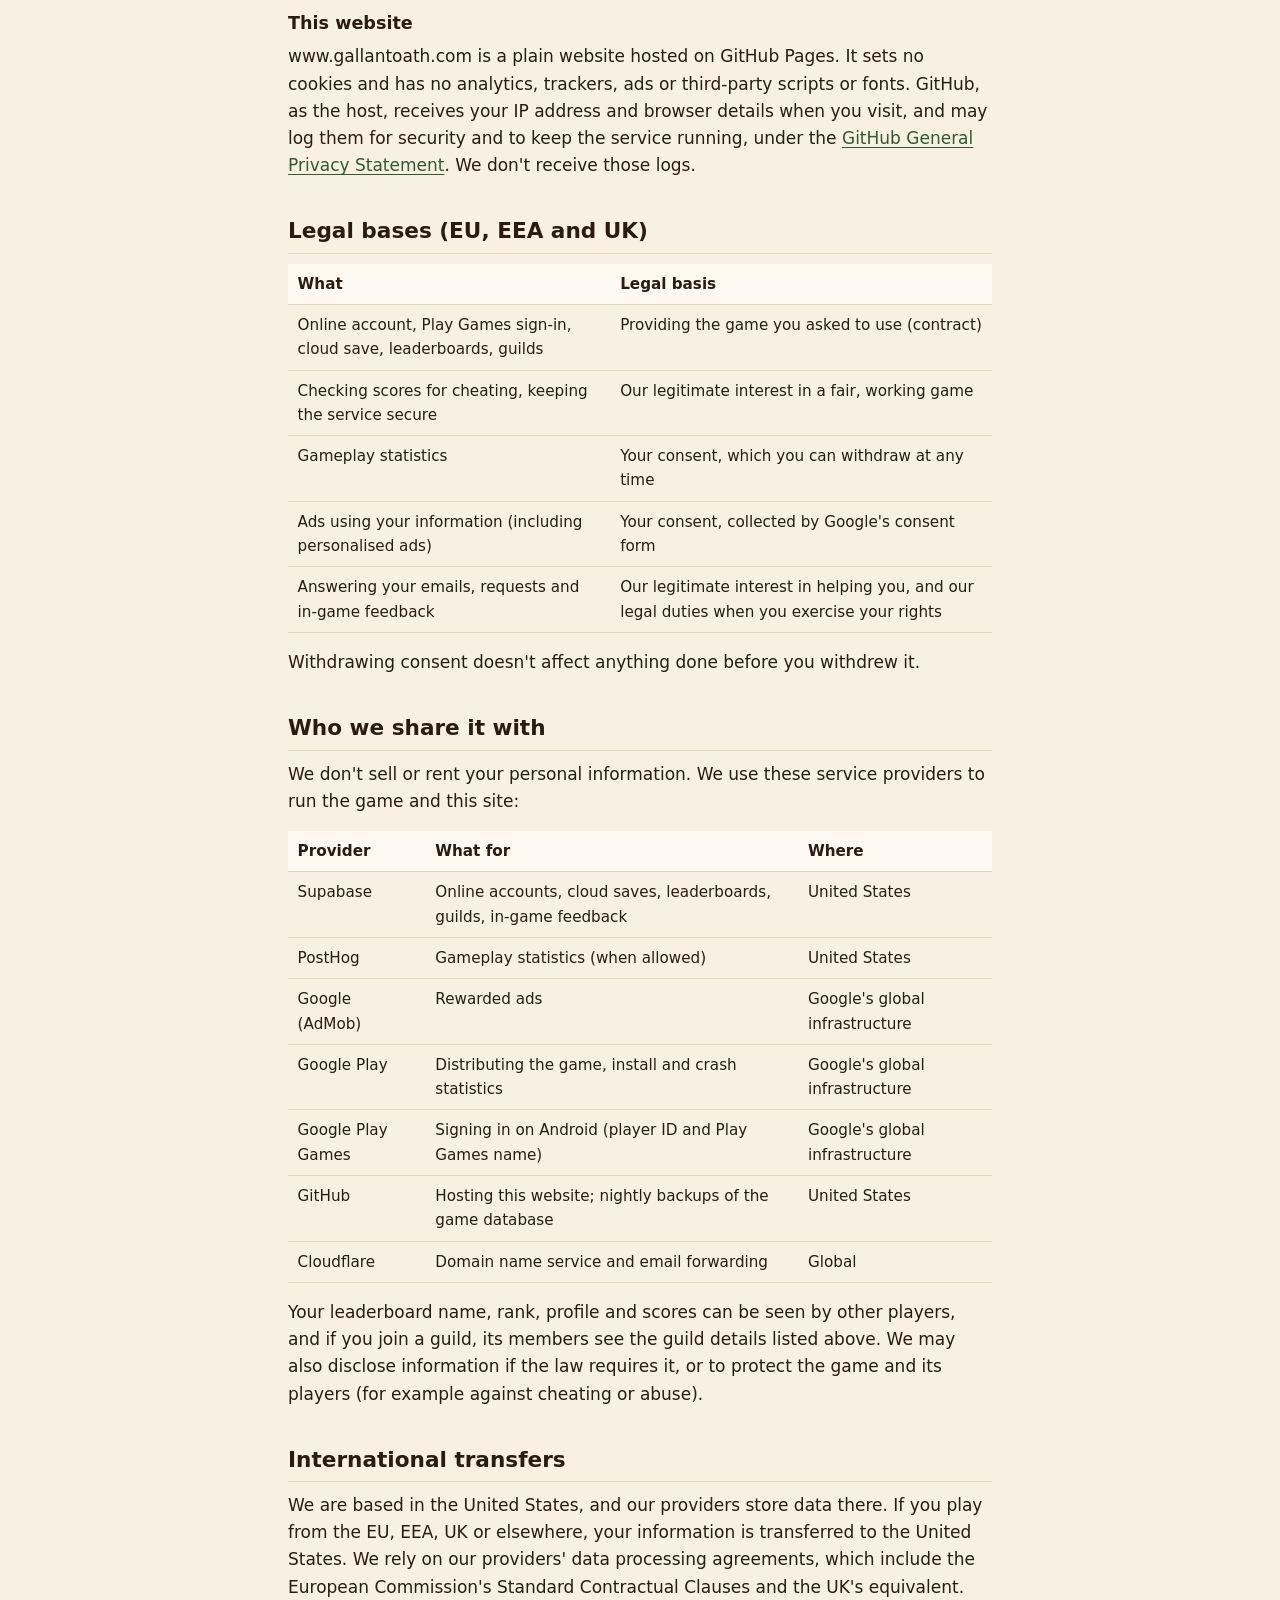
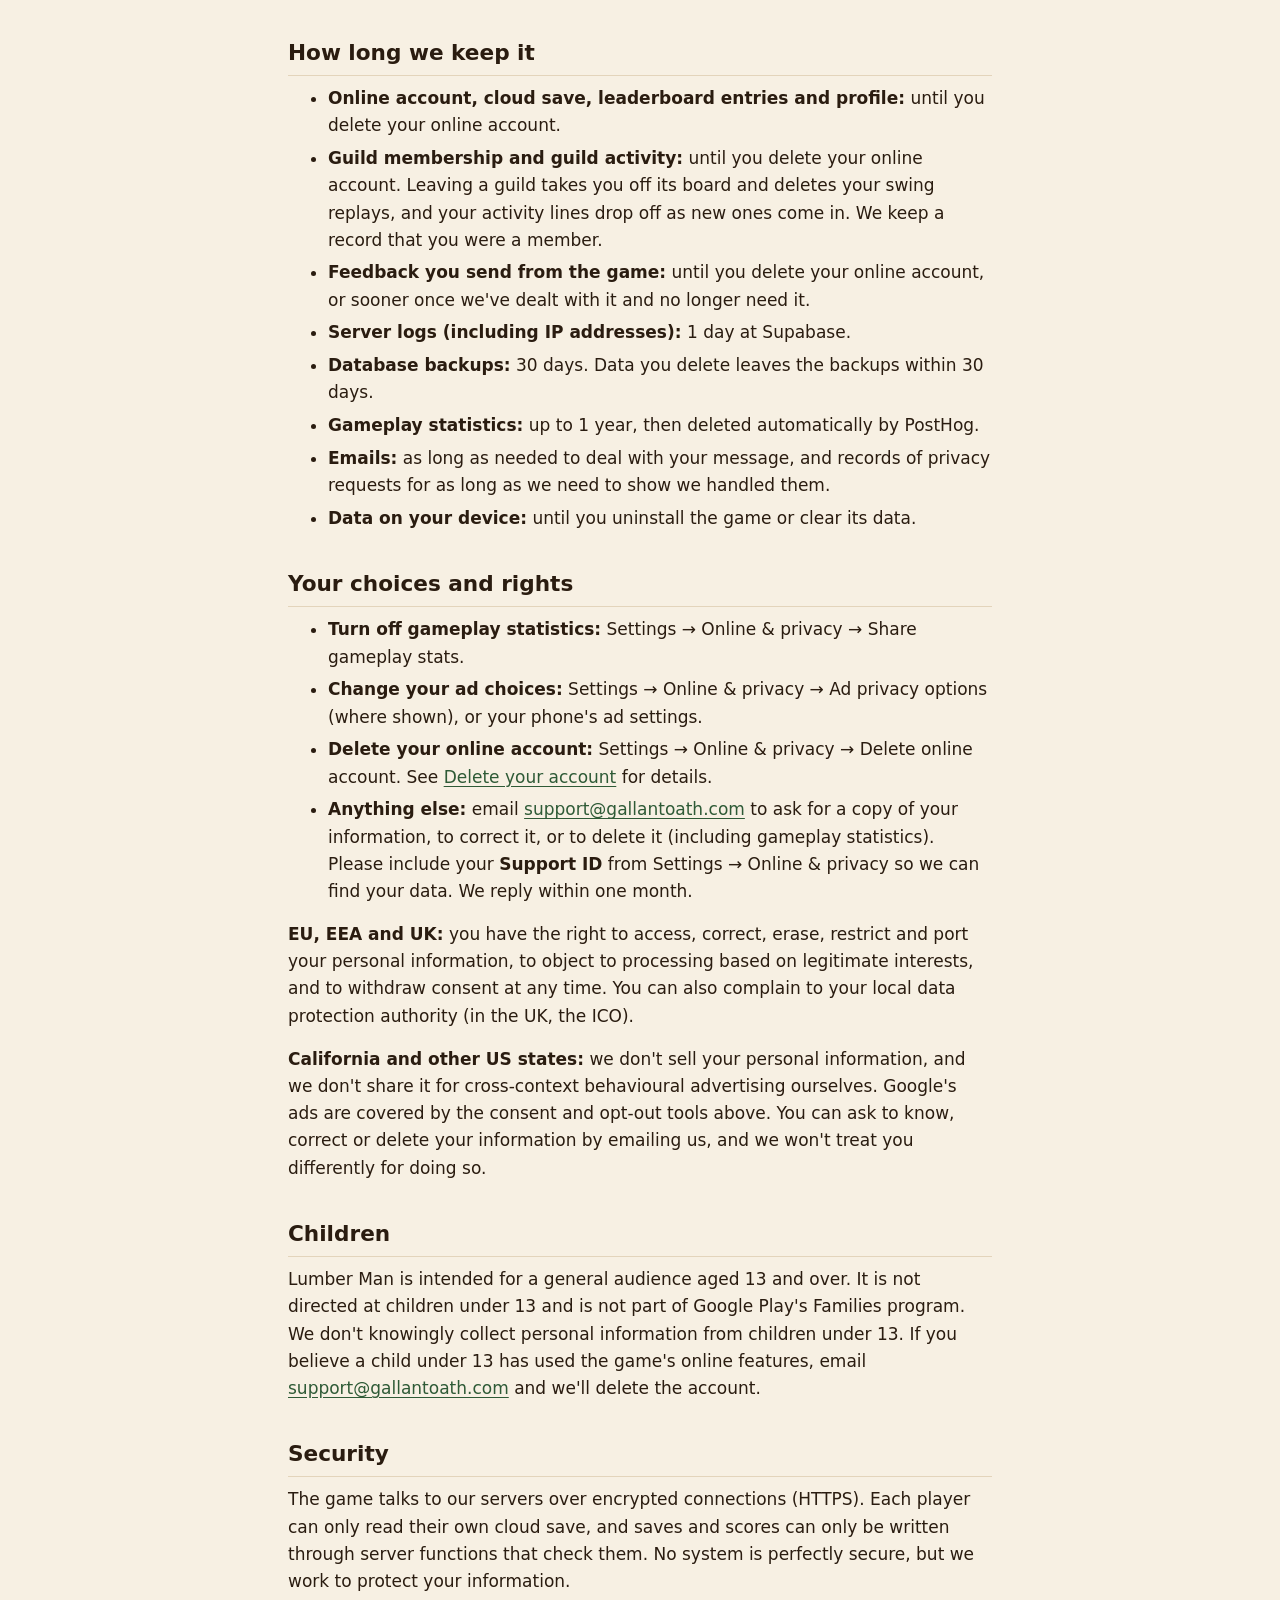
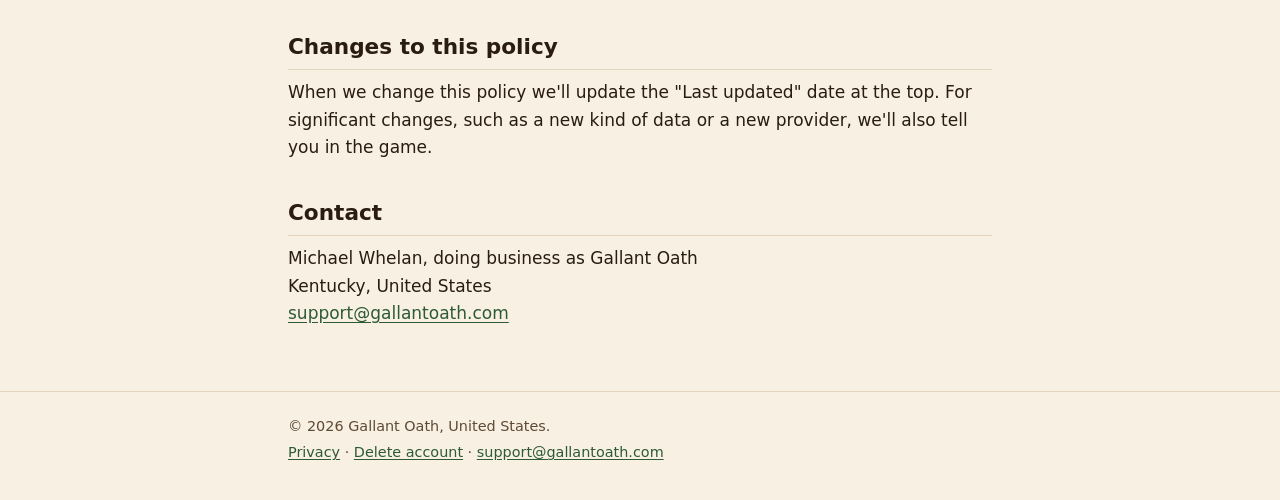
==== commit 8e6c7d93: "Privacy policy and deletion page: guilds (the Great Tree): what guildmates see, what's stored, reten" ====
--- a/privacy/index.html
+++ b/privacy/index.html
@@ -25,7 +25,7 @@
 	<div class="wrap">
 		<h1>Privacy Policy</h1>
 		<p class="meta">For the game <strong>Lumber Man</strong> and the website www.gallantoath.com.<br>
-			Last updated: 5 November 2026</p>
+			Last updated: 8 November 2026</p>
 
 		<div class="card">
 			<h2>The short version</h2>
@@ -34,6 +34,8 @@
 					Games</strong>, so your progress follows you to a new phone. Without Play Games it makes an
 					<strong>anonymous account</strong> instead.</li>
 				<li>Your leaderboard name (your Play Games name), rank and scores are visible to other players.</li>
+				<li>If you join a <strong>guild</strong>, your guildmates see your name, how much you chopped this week
+					and replays of your recent swings.</li>
 				<li>The game can send <strong>gameplay statistics</strong> to help us improve it. In the EU, EEA and UK we ask
 					first. Everywhere, you can turn it off in <strong>Settings → Online &amp; privacy</strong>.</li>
 				<li>Optional rewarded ads come from <strong>Google AdMob</strong>. Where the law requires it, Google asks for
@@ -79,11 +81,28 @@
 		<p><em>Why:</em> to provide the online features you use by playing: backing up your progress and running the
 			leaderboards. Leaderboard entries are also checked to keep scores fair.</p>
 
+		<h3>Guilds (the Great Tree)</h3>
+		<p>From Tier 10 you can join a <strong>guild</strong> and chop a shared Great Tree with other players. Joining
+			is your choice: you tap a card that explains it. Guild names are made by the game, and there is no chat or
+			typed text in guilds. While you're in a guild, its members can see:</p>
+		<ul>
+			<li>your display name (the same name shown on the leaderboards);</li>
+			<li>your Guild Marks and contribution this week, and your place on the guild's board;</li>
+			<li>whether you're chopping right now (from when you last chopped);</li>
+			<li>short activity lines with your name, such as "Sam +18";</li>
+			<li>"ghost" replays of your recent swings: their timing and how well you hit, nothing else.</li>
+		</ul>
+		<p>We store with your online account: which guild you're in and when you joined or left, your weekly and daily
+			guild counts (swings, Perfect hits, Guild Marks, Fury strikes), your last 24 swings' timing and grade, the
+			guild rewards waiting for you or already opened, and checks that keep guild scores fair.</p>
+		<p><em>Why:</em> to run the guild feature you chose to join: the shared tree, the guild board and the
+			rewards.</p>
+
 		<h3>Gameplay statistics (PostHog)</h3>
 		<p>If allowed, the game sends <strong>gameplay events</strong> such as starting or ending a session, reaching a
 			new tier, prestiging, running out of stamina, eating meat, lighting a lantern, hunting, defeating an Ent,
-			being offered or watching a rewarded ad (and whether you finished, skipped or tapped it), and opening the
-			leaderboards. Each event includes:</p>
+			being offered or watching a rewarded ad (and whether you finished, skipped or tapped it), opening the
+			leaderboards, and joining a guild, chopping the Great Tree or opening guild rewards. Each event includes:</p>
 		<ul>
 			<li>your random Support ID and your online account's random ID;</li>
 			<li>game numbers (such as tier, best tier and prestiges), the app version, the platform, and whether it's a test
@@ -159,7 +178,7 @@
 			<table>
 				<thead><tr><th>What</th><th>Legal basis</th></tr></thead>
 				<tbody>
-					<tr><td>Online account, Play Games sign-in, cloud save, leaderboards</td><td>Providing the game you asked to use (contract)</td></tr>
+					<tr><td>Online account, Play Games sign-in, cloud save, leaderboards, guilds</td><td>Providing the game you asked to use (contract)</td></tr>
 					<tr><td>Checking scores for cheating, keeping the service secure</td><td>Our legitimate interest in a fair, working game</td></tr>
 					<tr><td>Gameplay statistics</td><td>Your consent, which you can withdraw at any time</td></tr>
 					<tr><td>Ads using your information (including personalised ads)</td><td>Your consent, collected by Google's consent form</td></tr>
@@ -176,7 +195,7 @@
 			<table>
 				<thead><tr><th>Provider</th><th>What for</th><th>Where</th></tr></thead>
 				<tbody>
-					<tr><td>Supabase</td><td>Online accounts, cloud saves, leaderboards, in-game feedback</td><td>United States</td></tr>
+					<tr><td>Supabase</td><td>Online accounts, cloud saves, leaderboards, guilds, in-game feedback</td><td>United States</td></tr>
 					<tr><td>PostHog</td><td>Gameplay statistics (when allowed)</td><td>United States</td></tr>
 					<tr><td>Google (AdMob)</td><td>Rewarded ads</td><td>Google's global infrastructure</td></tr>
 					<tr><td>Google Play</td><td>Distributing the game, install and crash statistics</td><td>Google's global infrastructure</td></tr>
@@ -186,7 +205,8 @@
 				</tbody>
 			</table>
 		</div>
-		<p>Your leaderboard name, rank, profile and scores can be seen by other players. We may also disclose information
+		<p>Your leaderboard name, rank, profile and scores can be seen by other players, and if you join a guild,
+			its members see the guild details listed above. We may also disclose information
 			if the law requires it, or to protect the game and its players (for example against cheating or abuse).</p>
 
 		<h2 id="transfers">International transfers</h2>
@@ -198,6 +218,9 @@
 		<ul>
 			<li><strong>Online account, cloud save, leaderboard entries and profile:</strong> until you delete your
 				online account.</li>
+			<li><strong>Guild membership and guild activity:</strong> until you delete your online account. Leaving a
+				guild takes you off its board and deletes your swing replays, and your activity lines drop off as new
+				ones come in. We keep a record that you were a member.</li>
 			<li><strong>Feedback you send from the game:</strong> until you delete your online account, or sooner once
 				we've dealt with it and no longer need it.</li>
 			<li><strong>Server logs (including IP addresses):</strong> 1 day at Supabase.</li>
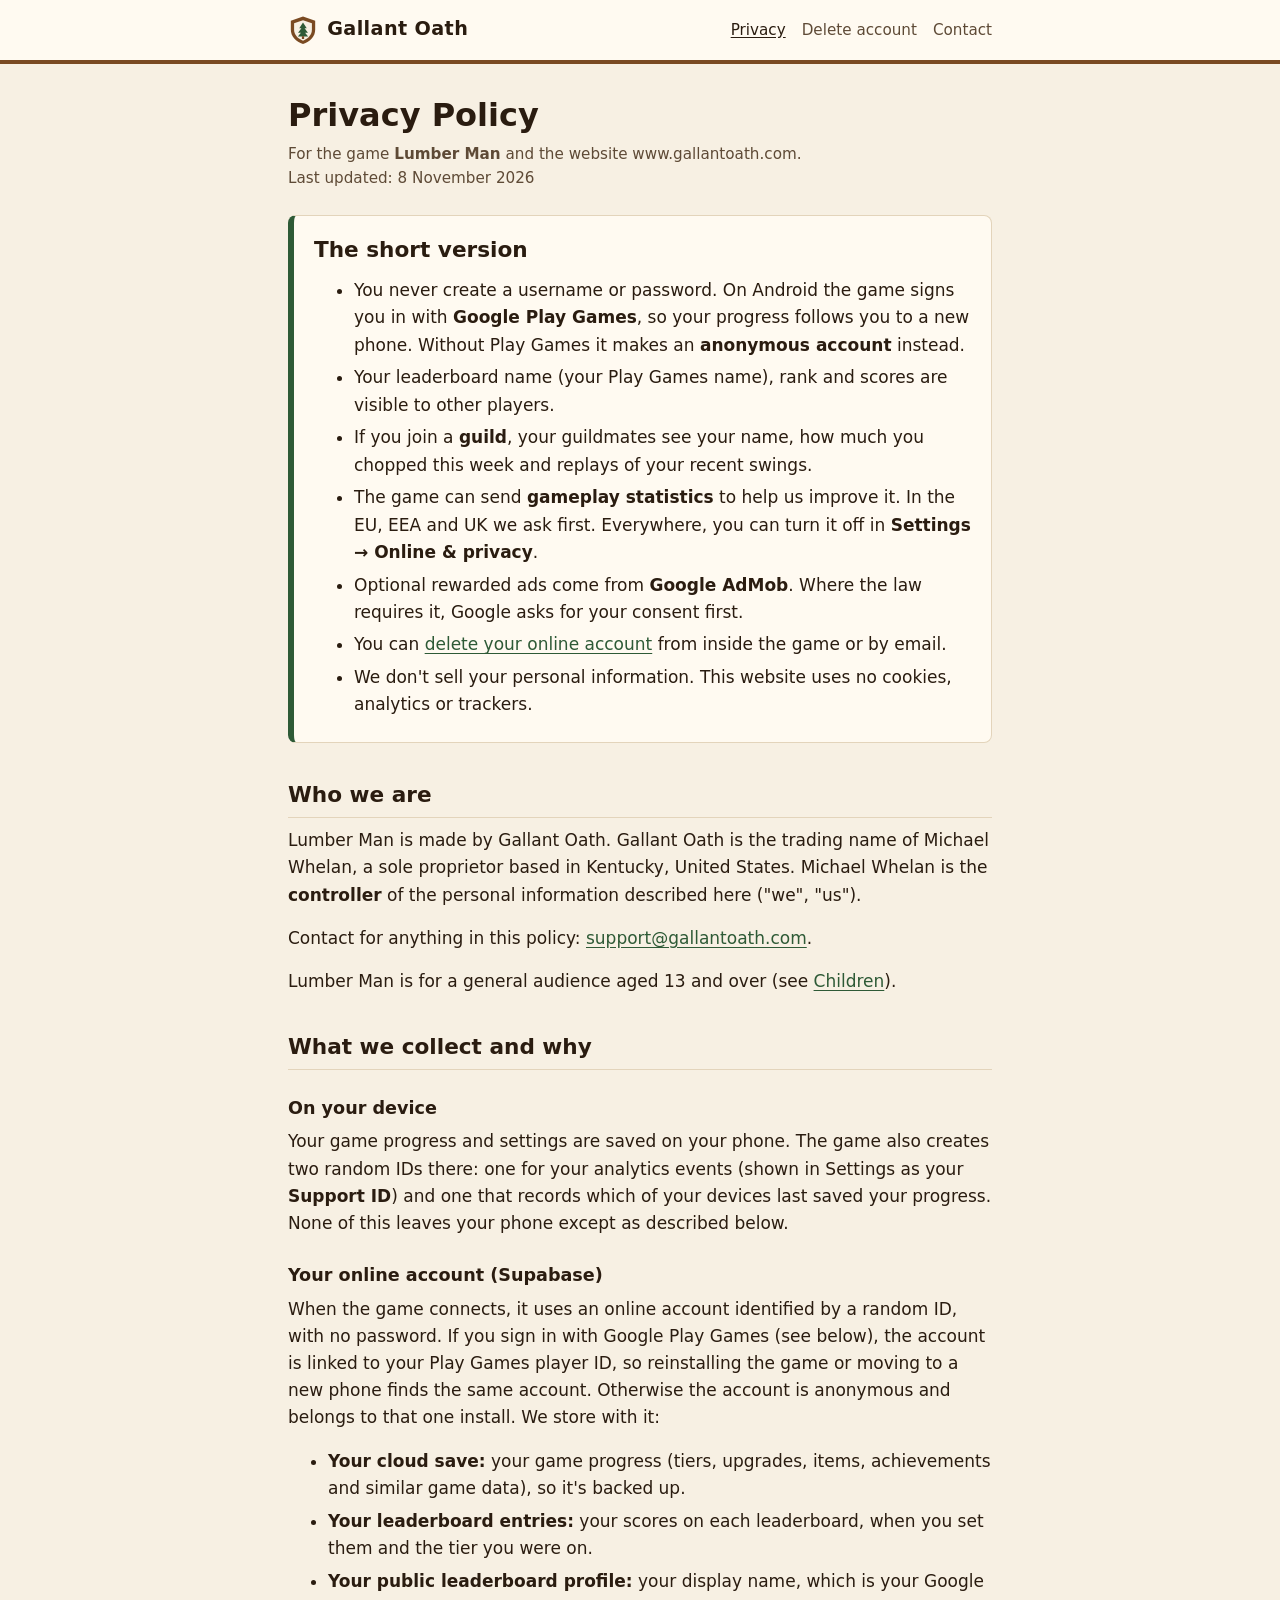
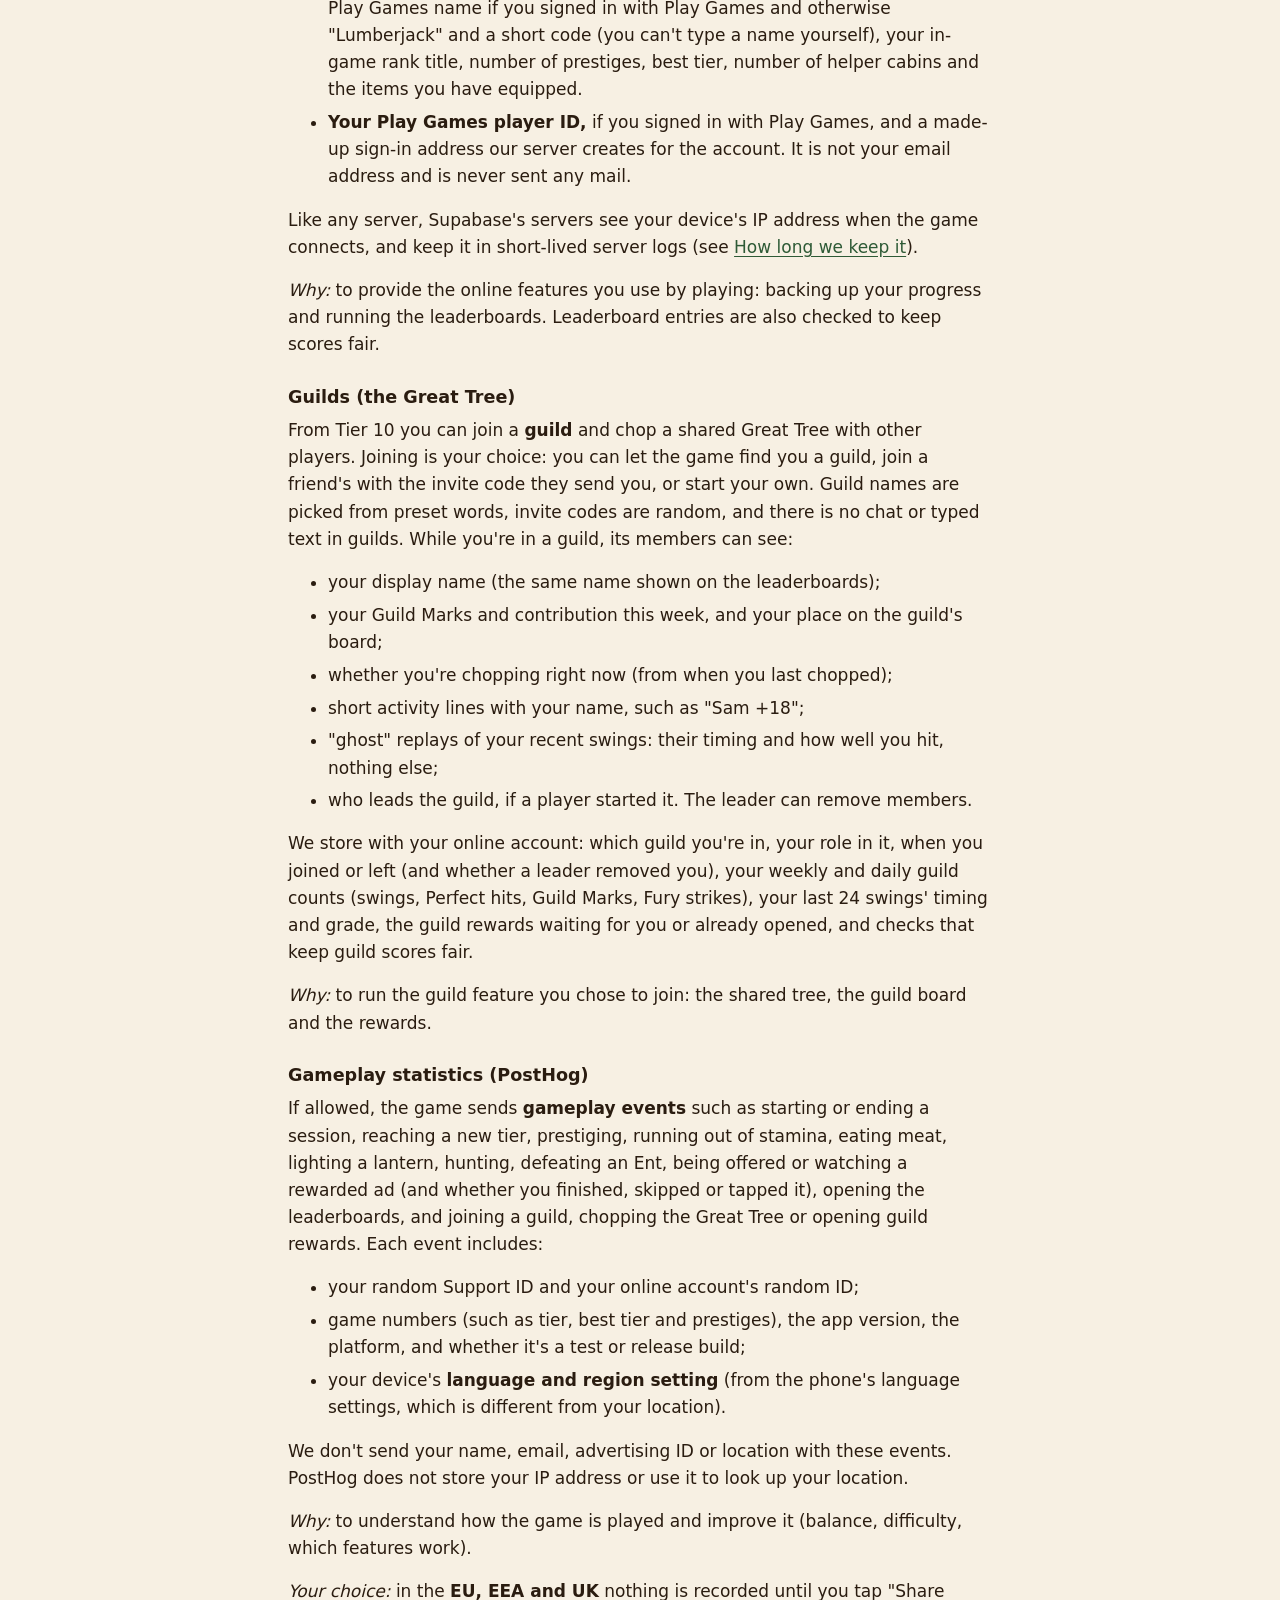
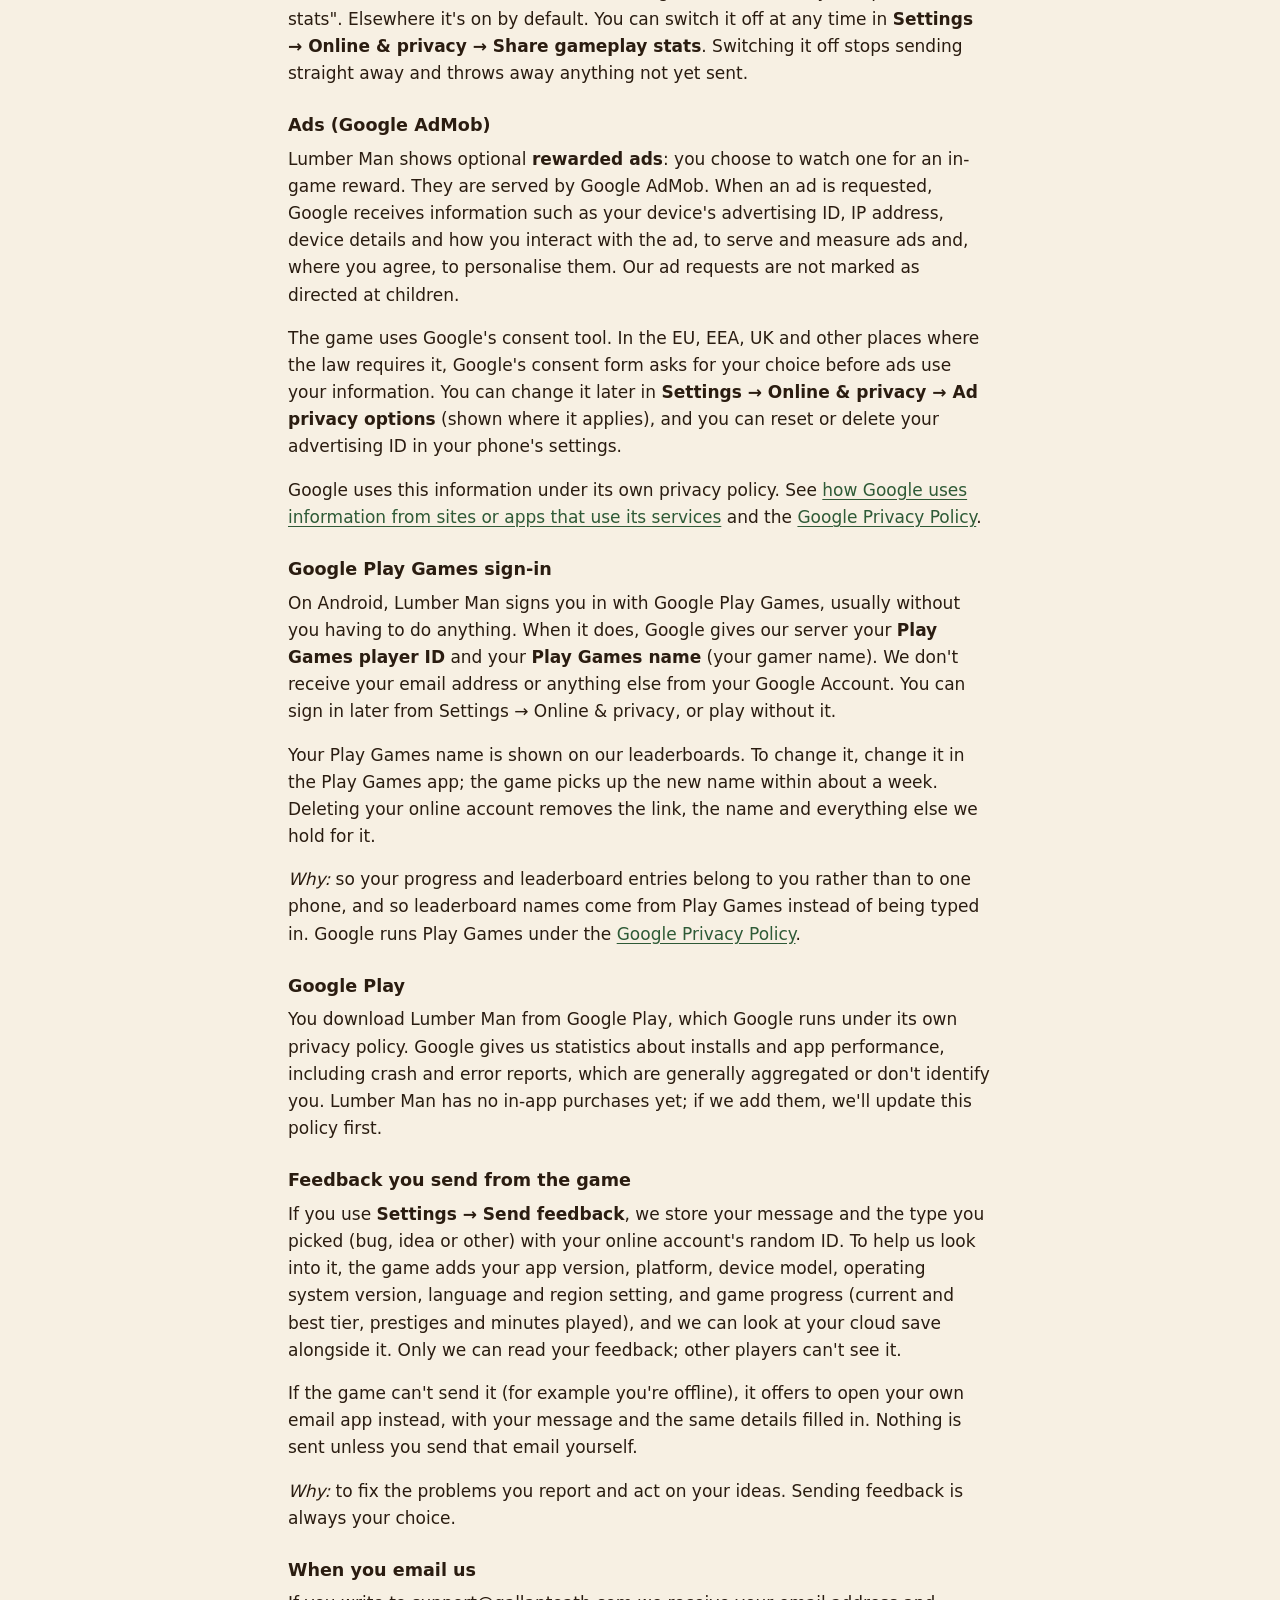
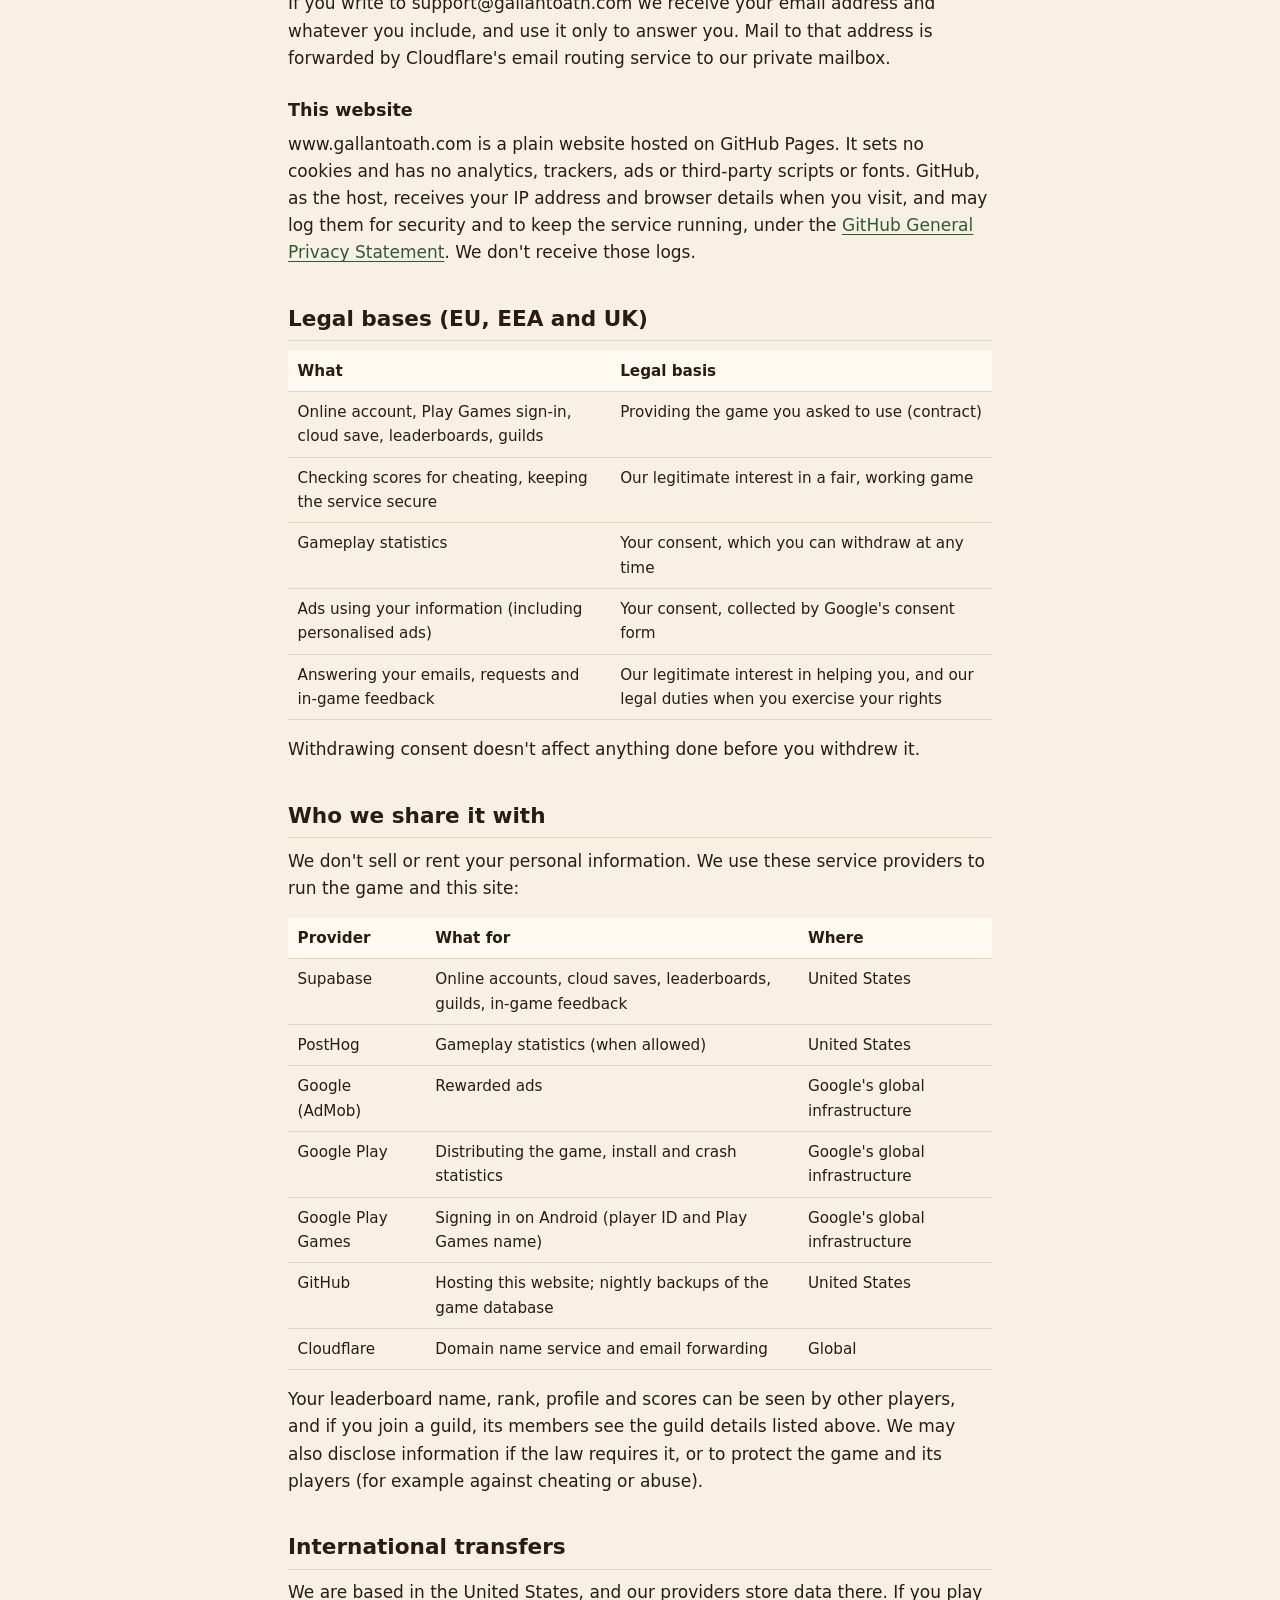
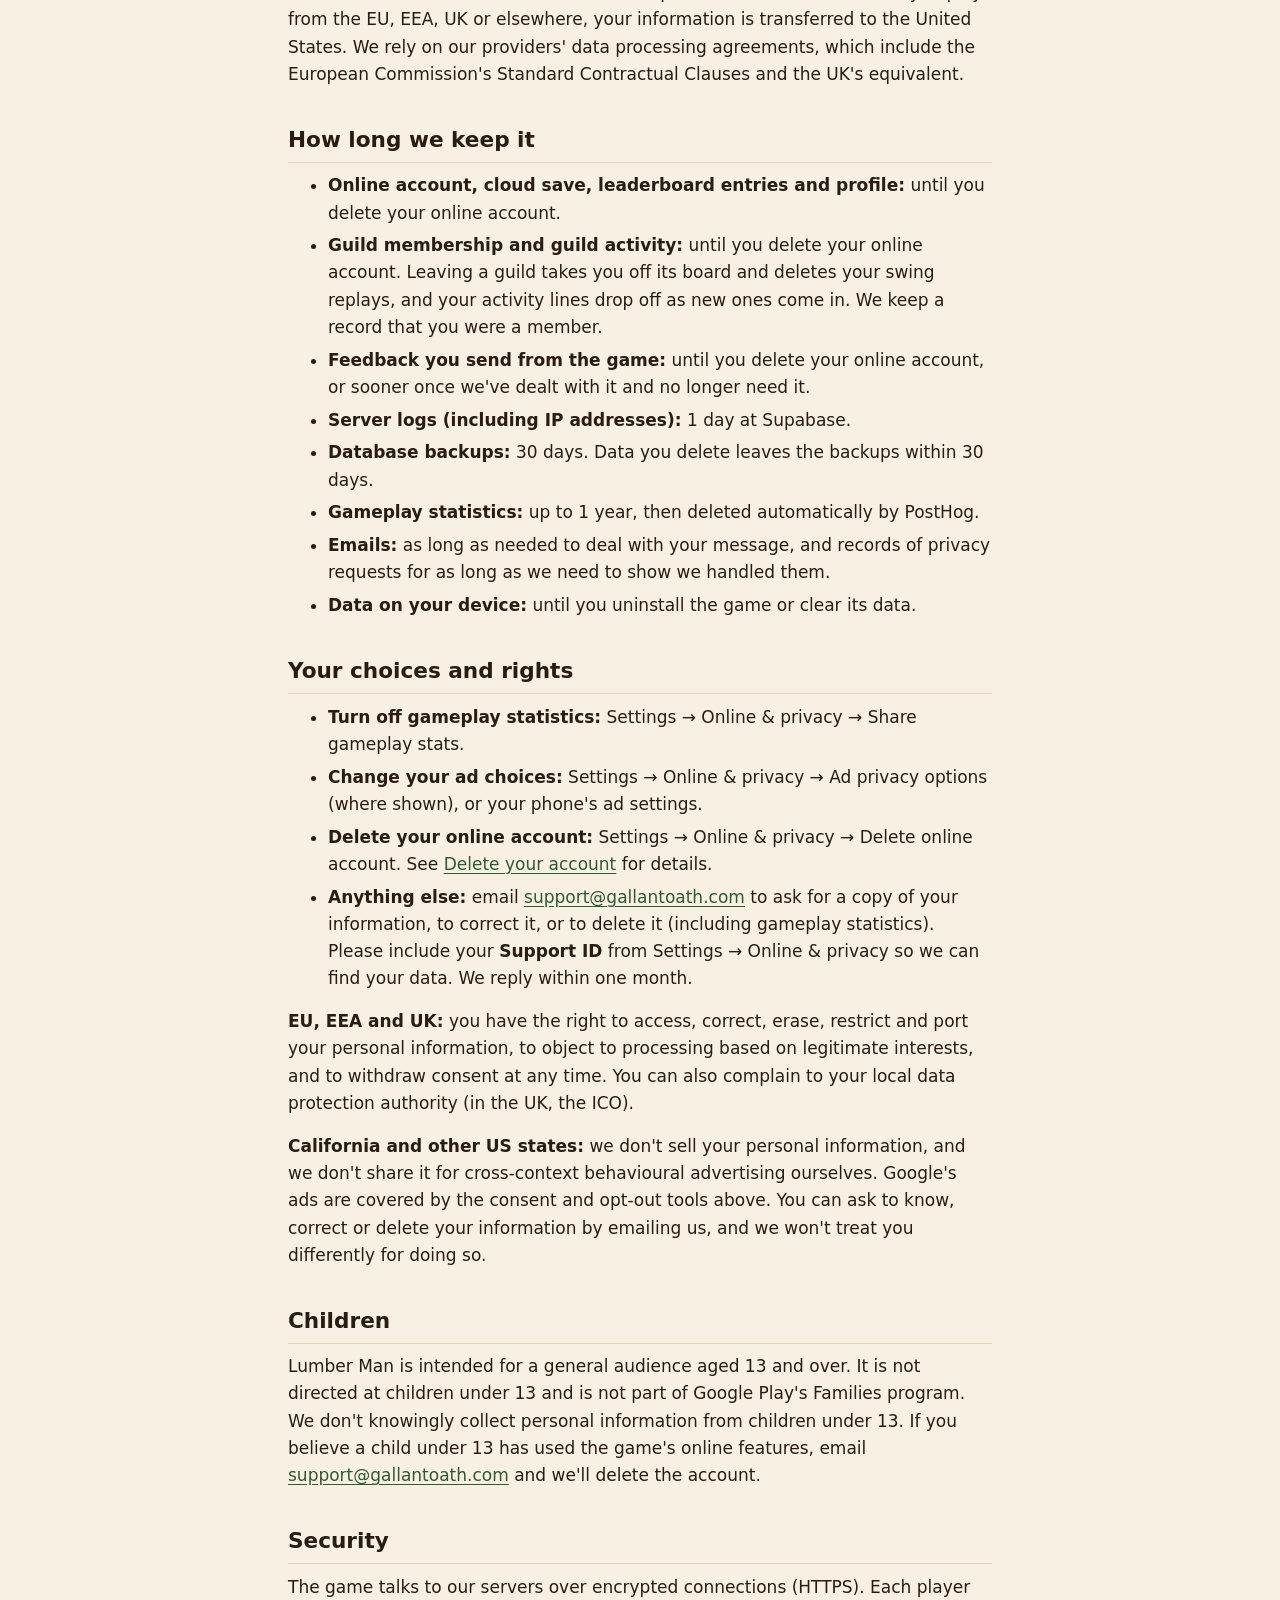
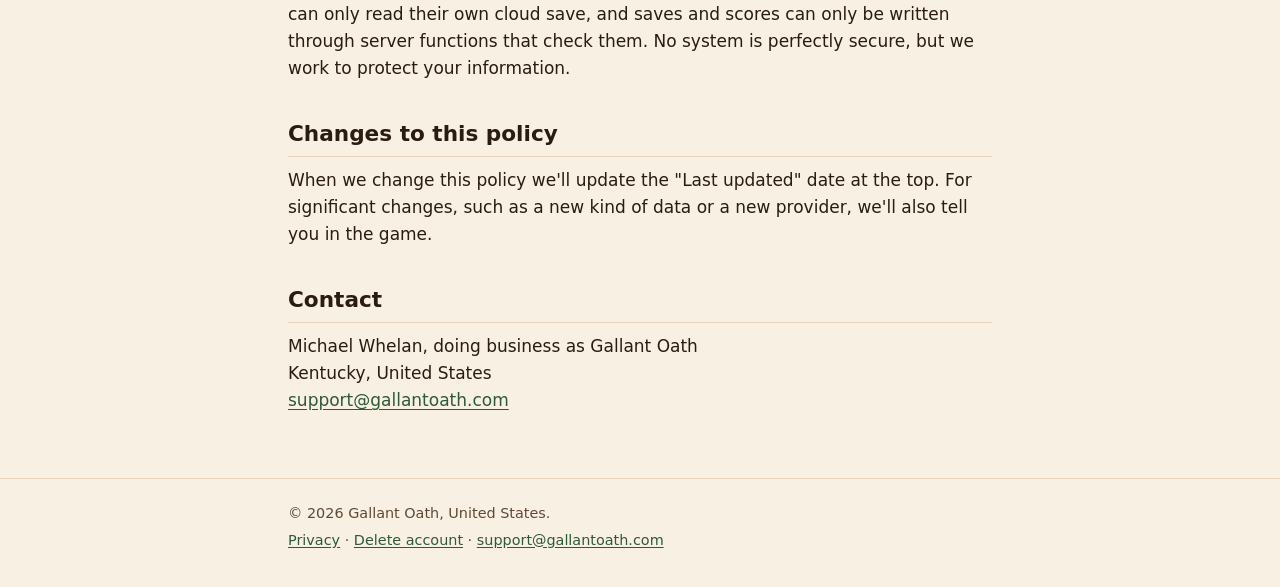
==== commit e4a46304: "Privacy policy: guilds you start, invite codes, leaders" ====
--- a/privacy/index.html
+++ b/privacy/index.html
@@ -83,16 +83,19 @@
 
 		<h3>Guilds (the Great Tree)</h3>
 		<p>From Tier 10 you can join a <strong>guild</strong> and chop a shared Great Tree with other players. Joining
-			is your choice: you tap a card that explains it. Guild names are made by the game, and there is no chat or
-			typed text in guilds. While you're in a guild, its members can see:</p>
+			is your choice: you can let the game find you a guild, join a friend's with the invite code they send you, or start
+			your own. Guild names are picked from preset words, invite codes are random, and there is no chat or typed text
+			in guilds. While you're in a guild, its members can see:</p>
 		<ul>
 			<li>your display name (the same name shown on the leaderboards);</li>
 			<li>your Guild Marks and contribution this week, and your place on the guild's board;</li>
 			<li>whether you're chopping right now (from when you last chopped);</li>
 			<li>short activity lines with your name, such as "Sam +18";</li>
-			<li>"ghost" replays of your recent swings: their timing and how well you hit, nothing else.</li>
-		</ul>
-		<p>We store with your online account: which guild you're in and when you joined or left, your weekly and daily
+			<li>"ghost" replays of your recent swings: their timing and how well you hit, nothing else;</li>
+			<li>who leads the guild, if a player started it. The leader can remove members.</li>
+		</ul>
+		<p>We store with your online account: which guild you're in, your role in it, when you joined or left (and whether
+			a leader removed you), your weekly and daily
 			guild counts (swings, Perfect hits, Guild Marks, Fury strikes), your last 24 swings' timing and grade, the
 			guild rewards waiting for you or already opened, and checks that keep guild scores fair.</p>
 		<p><em>Why:</em> to run the guild feature you chose to join: the shared tree, the guild board and the
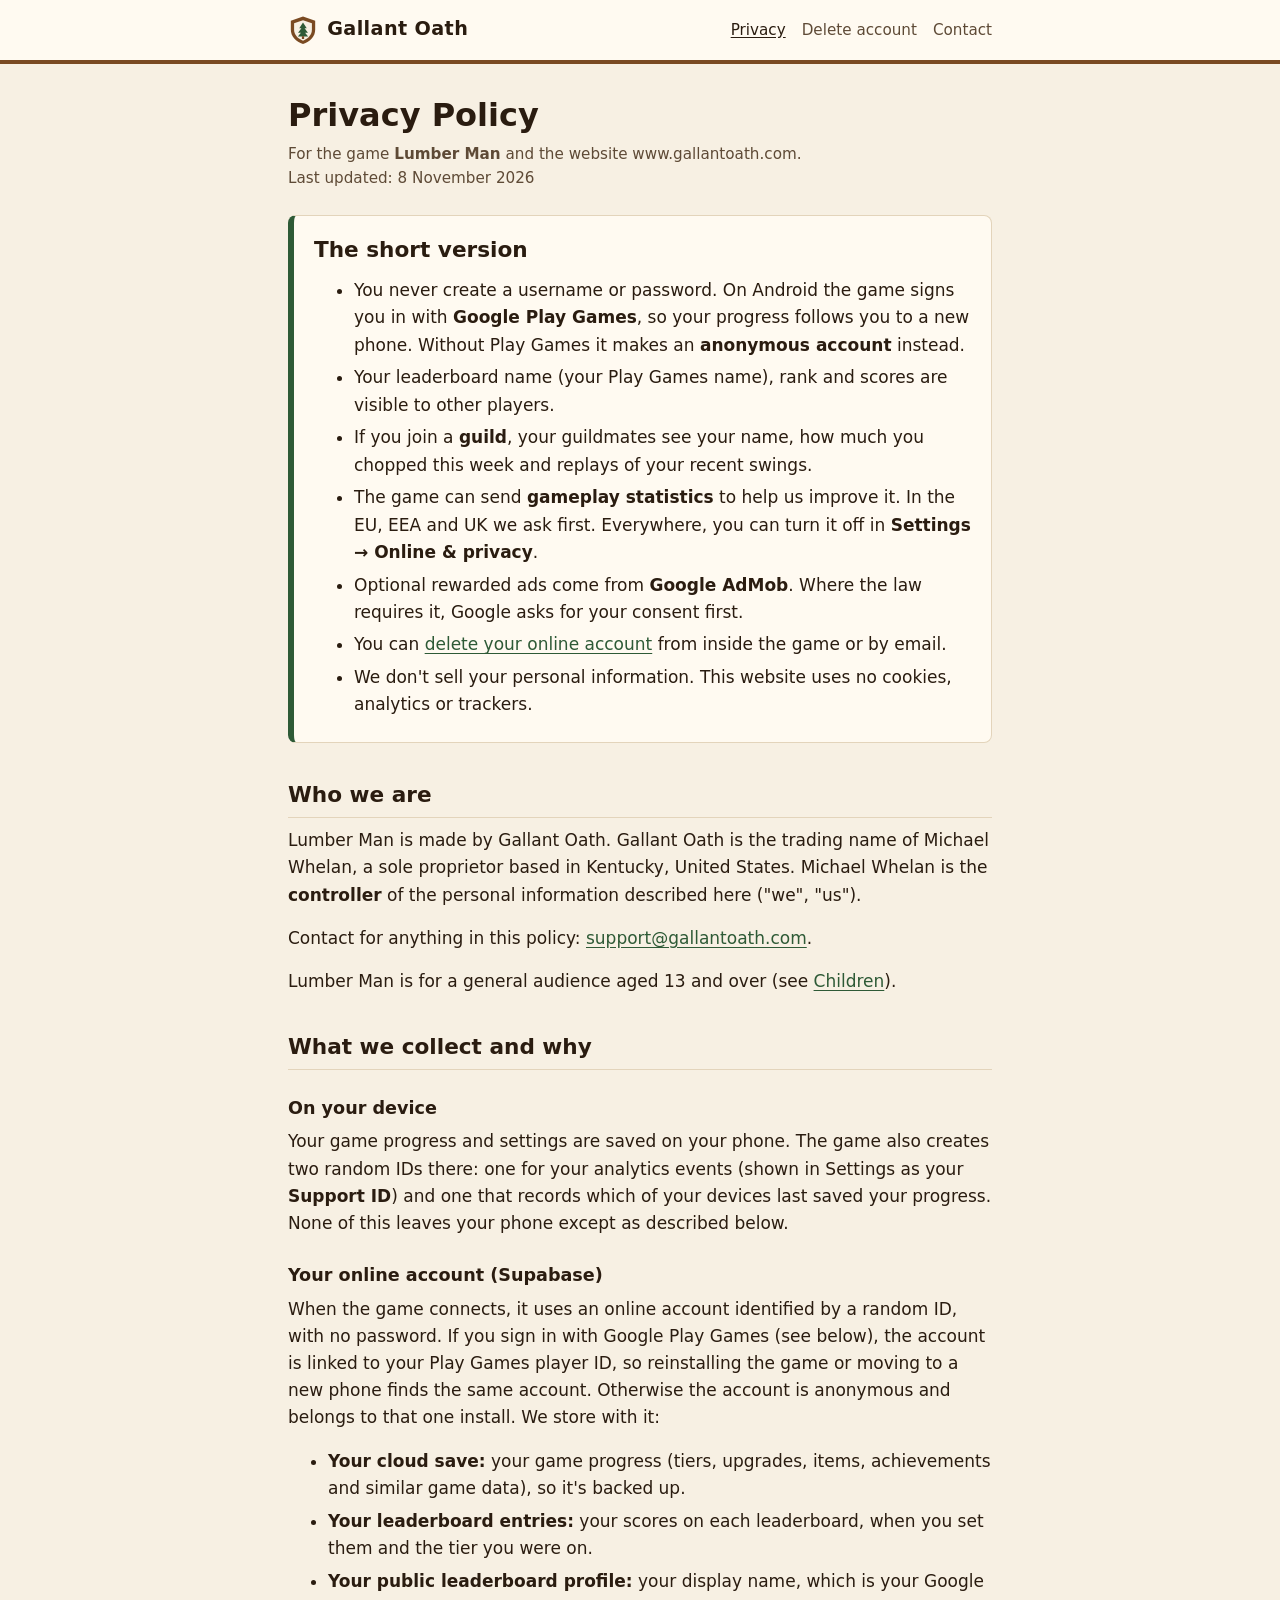
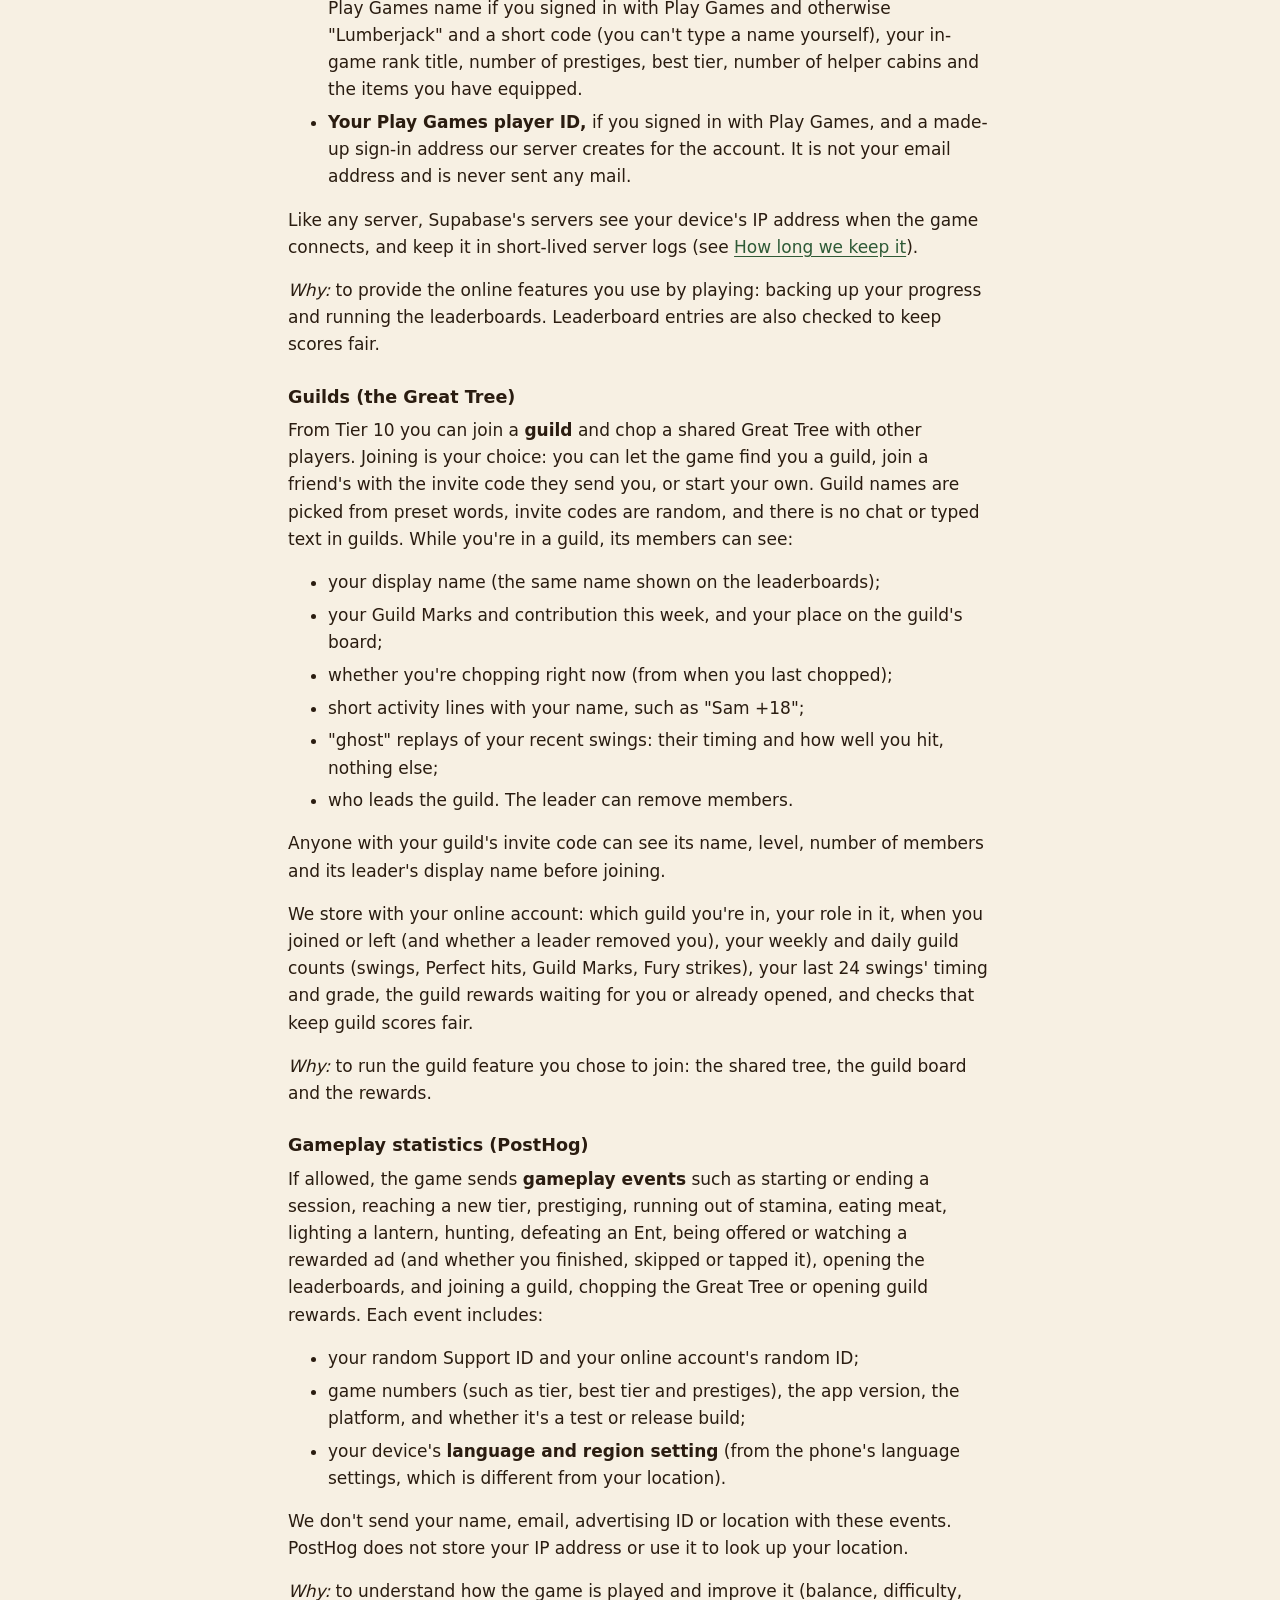
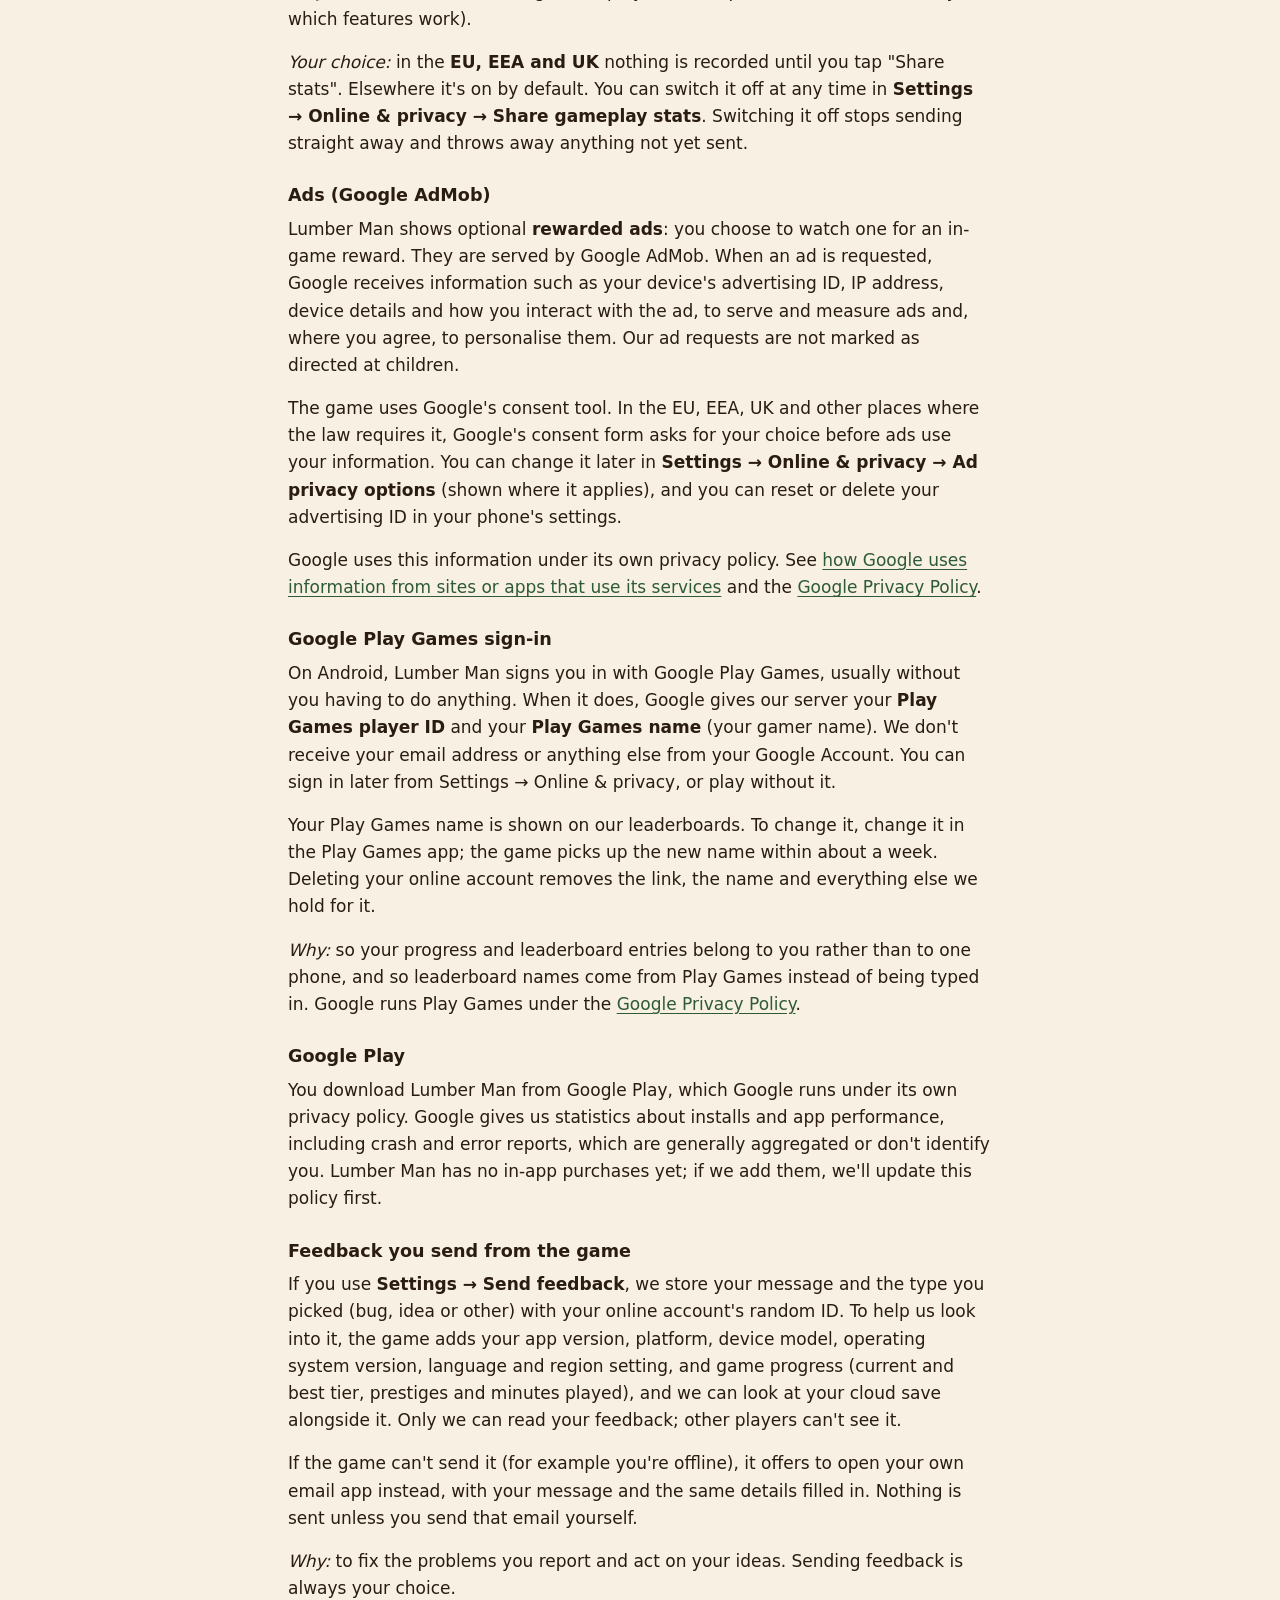
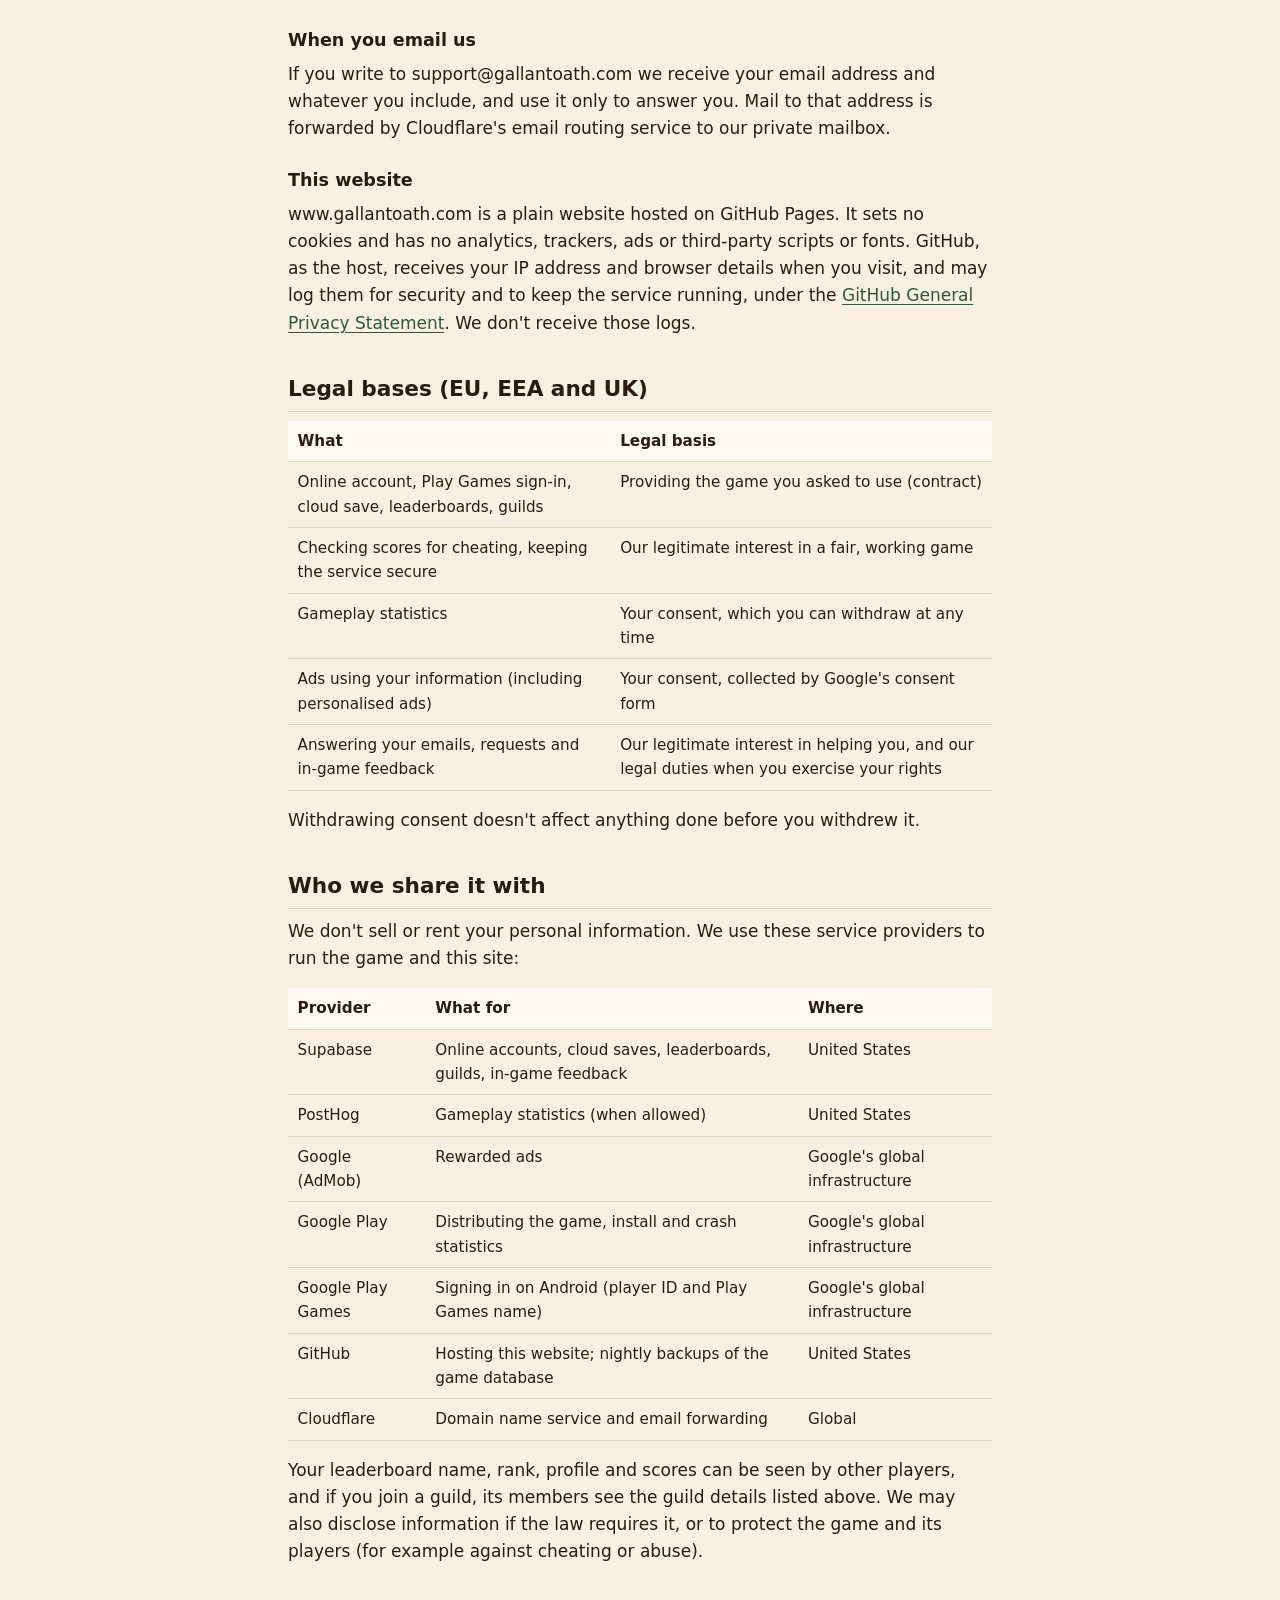
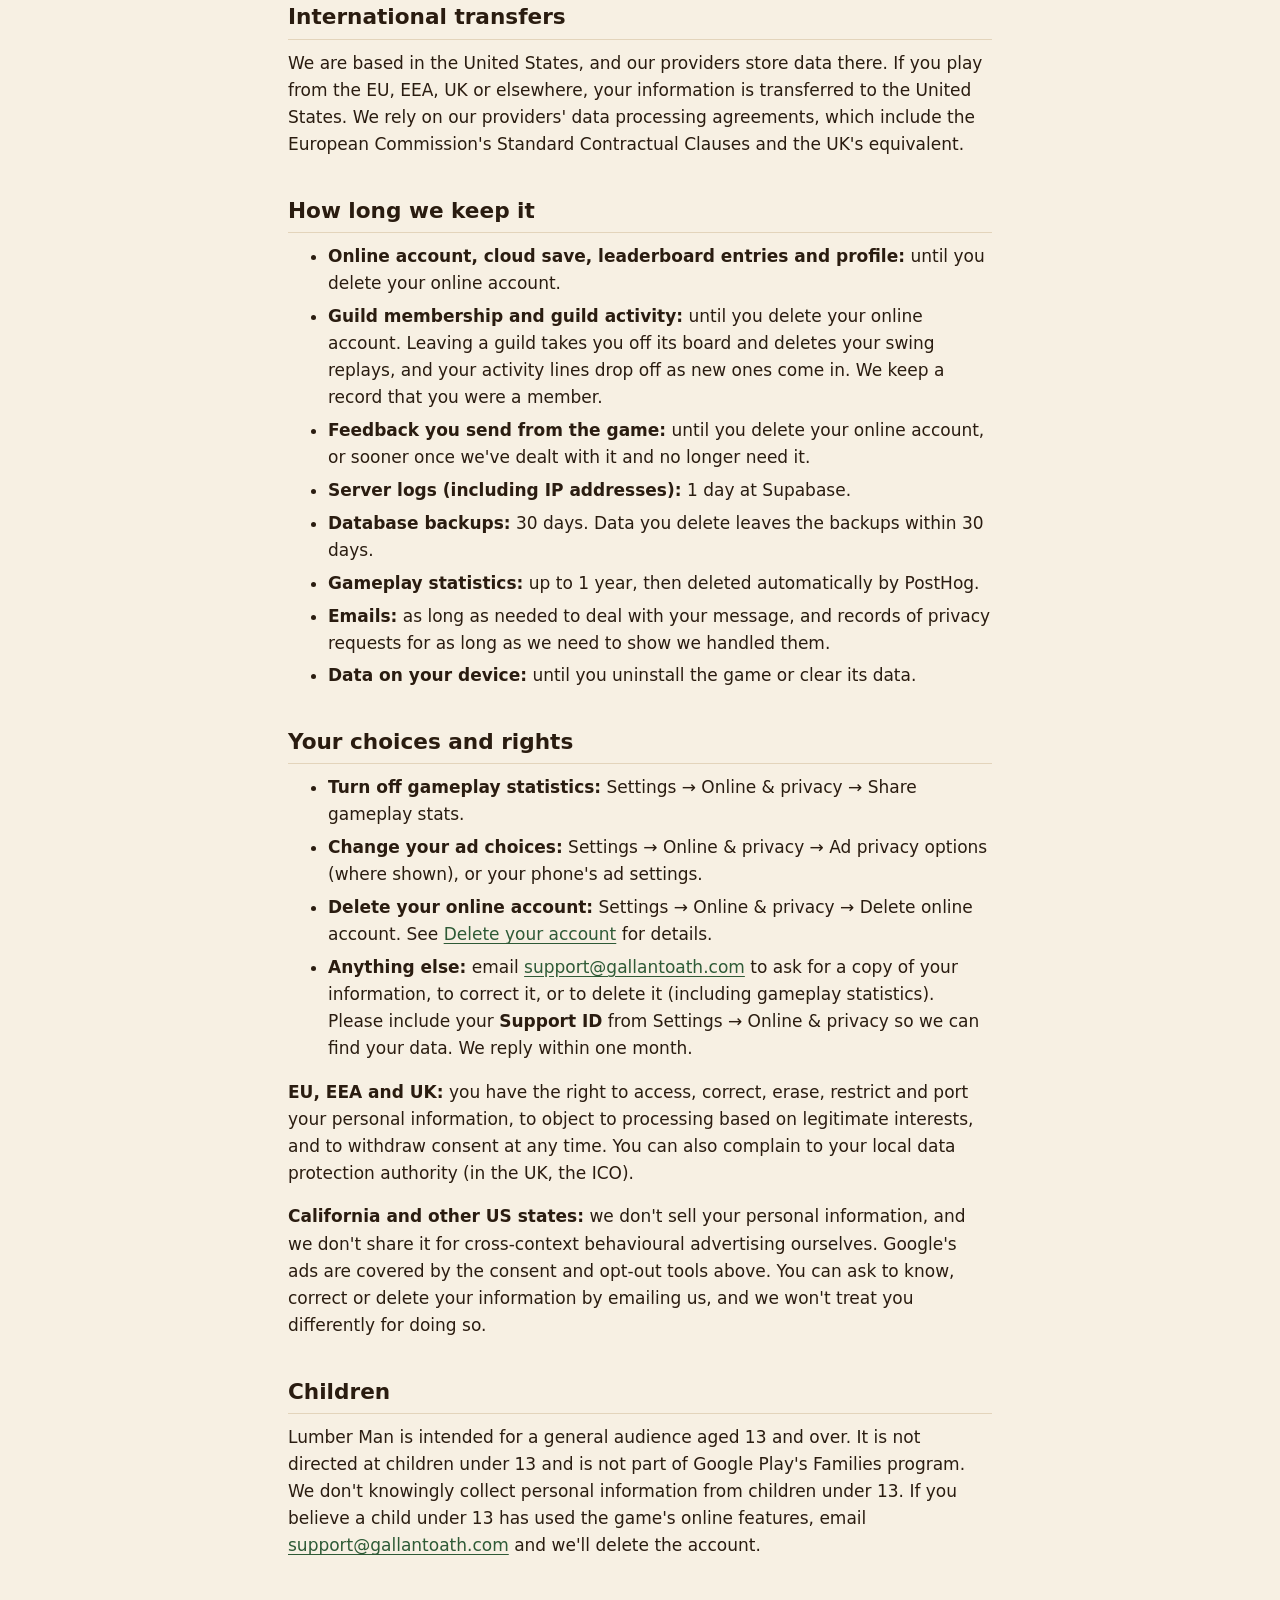
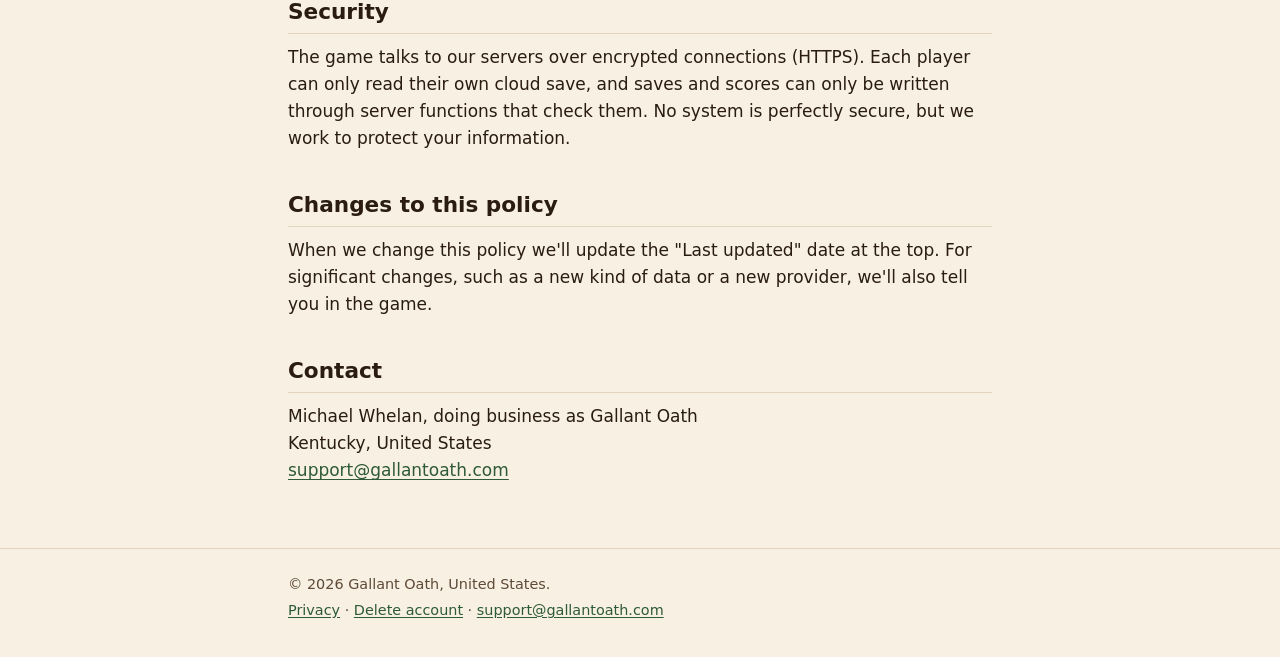
==== commit 90d73cd4: "Privacy policy: guild invite codes preview the guild's leader name" ====
--- a/privacy/index.html
+++ b/privacy/index.html
@@ -92,8 +92,10 @@
 			<li>whether you're chopping right now (from when you last chopped);</li>
 			<li>short activity lines with your name, such as "Sam +18";</li>
 			<li>"ghost" replays of your recent swings: their timing and how well you hit, nothing else;</li>
-			<li>who leads the guild, if a player started it. The leader can remove members.</li>
-		</ul>
+			<li>who leads the guild. The leader can remove members.</li>
+		</ul>
+		<p>Anyone with your guild's invite code can see its name, level, number of members and its leader's display name
+			before joining.</p>
 		<p>We store with your online account: which guild you're in, your role in it, when you joined or left (and whether
 			a leader removed you), your weekly and daily
 			guild counts (swings, Perfect hits, Guild Marks, Fury strikes), your last 24 swings' timing and grade, the
